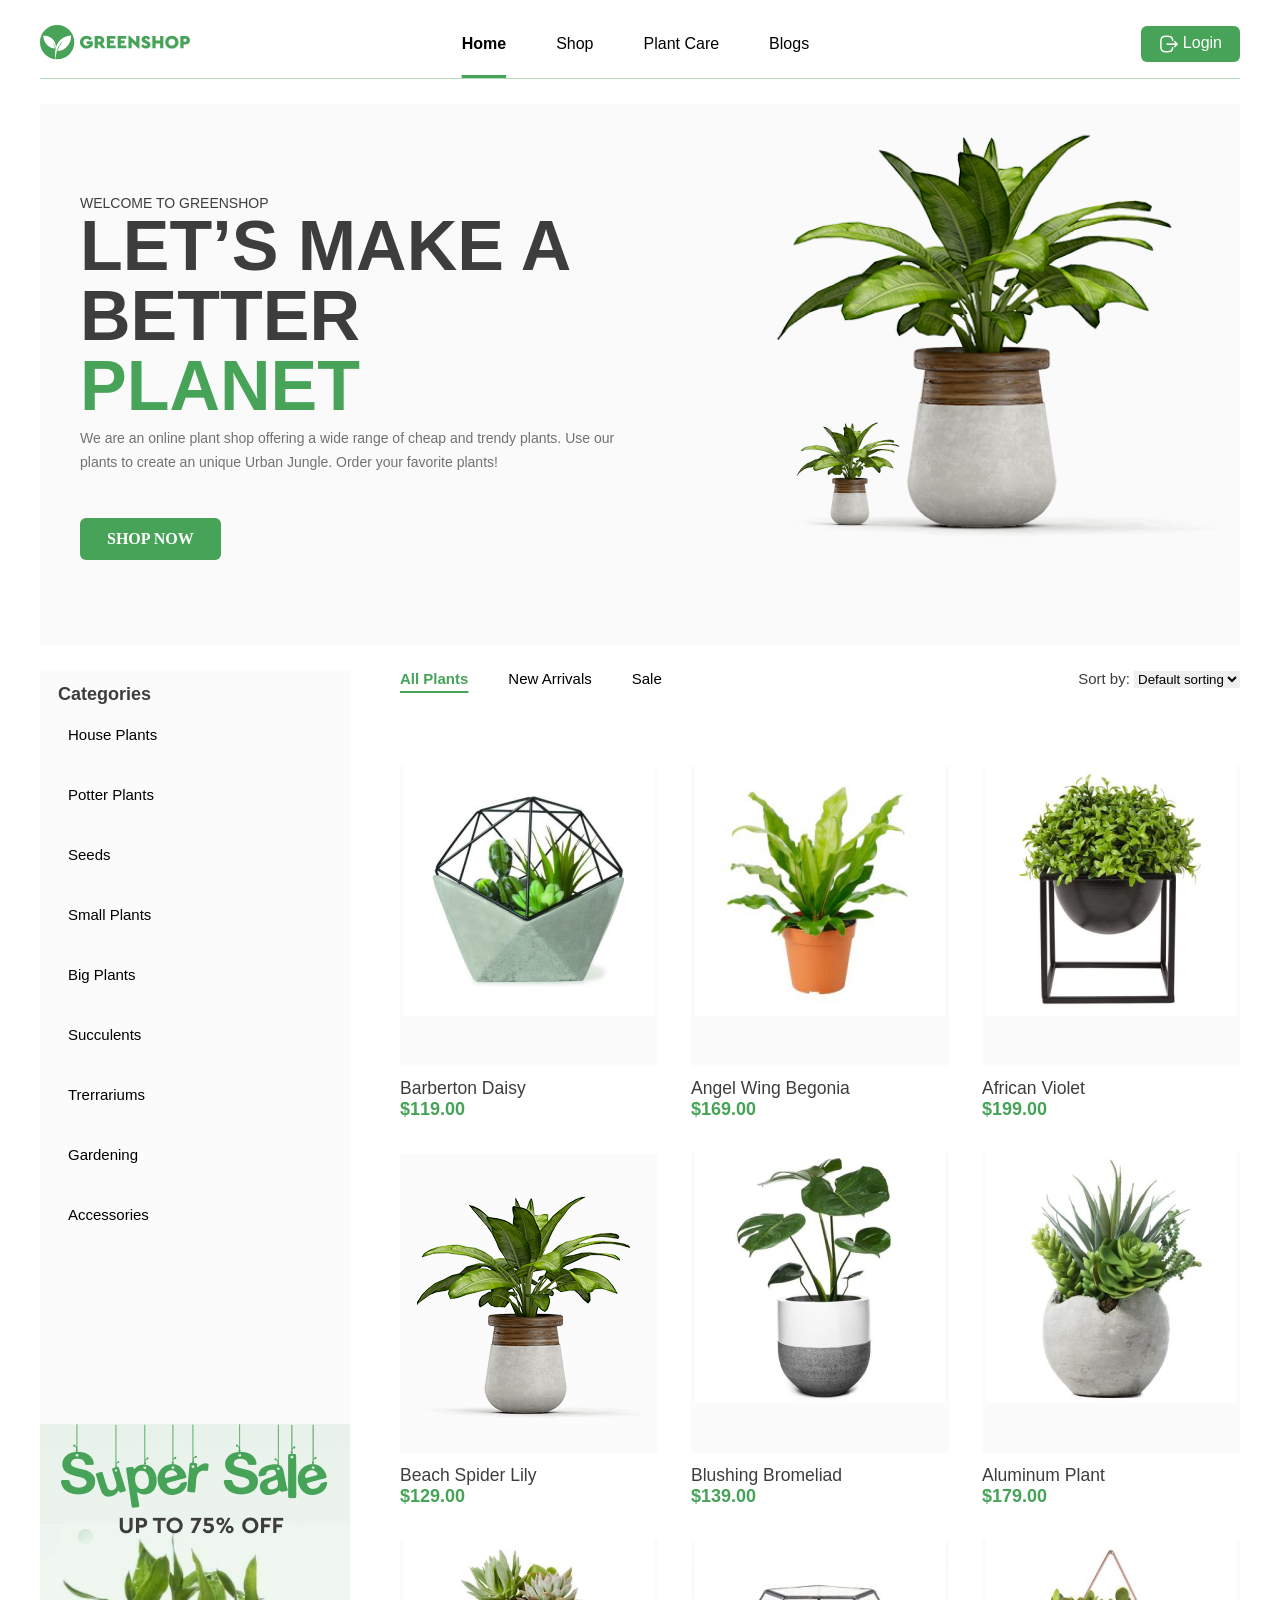
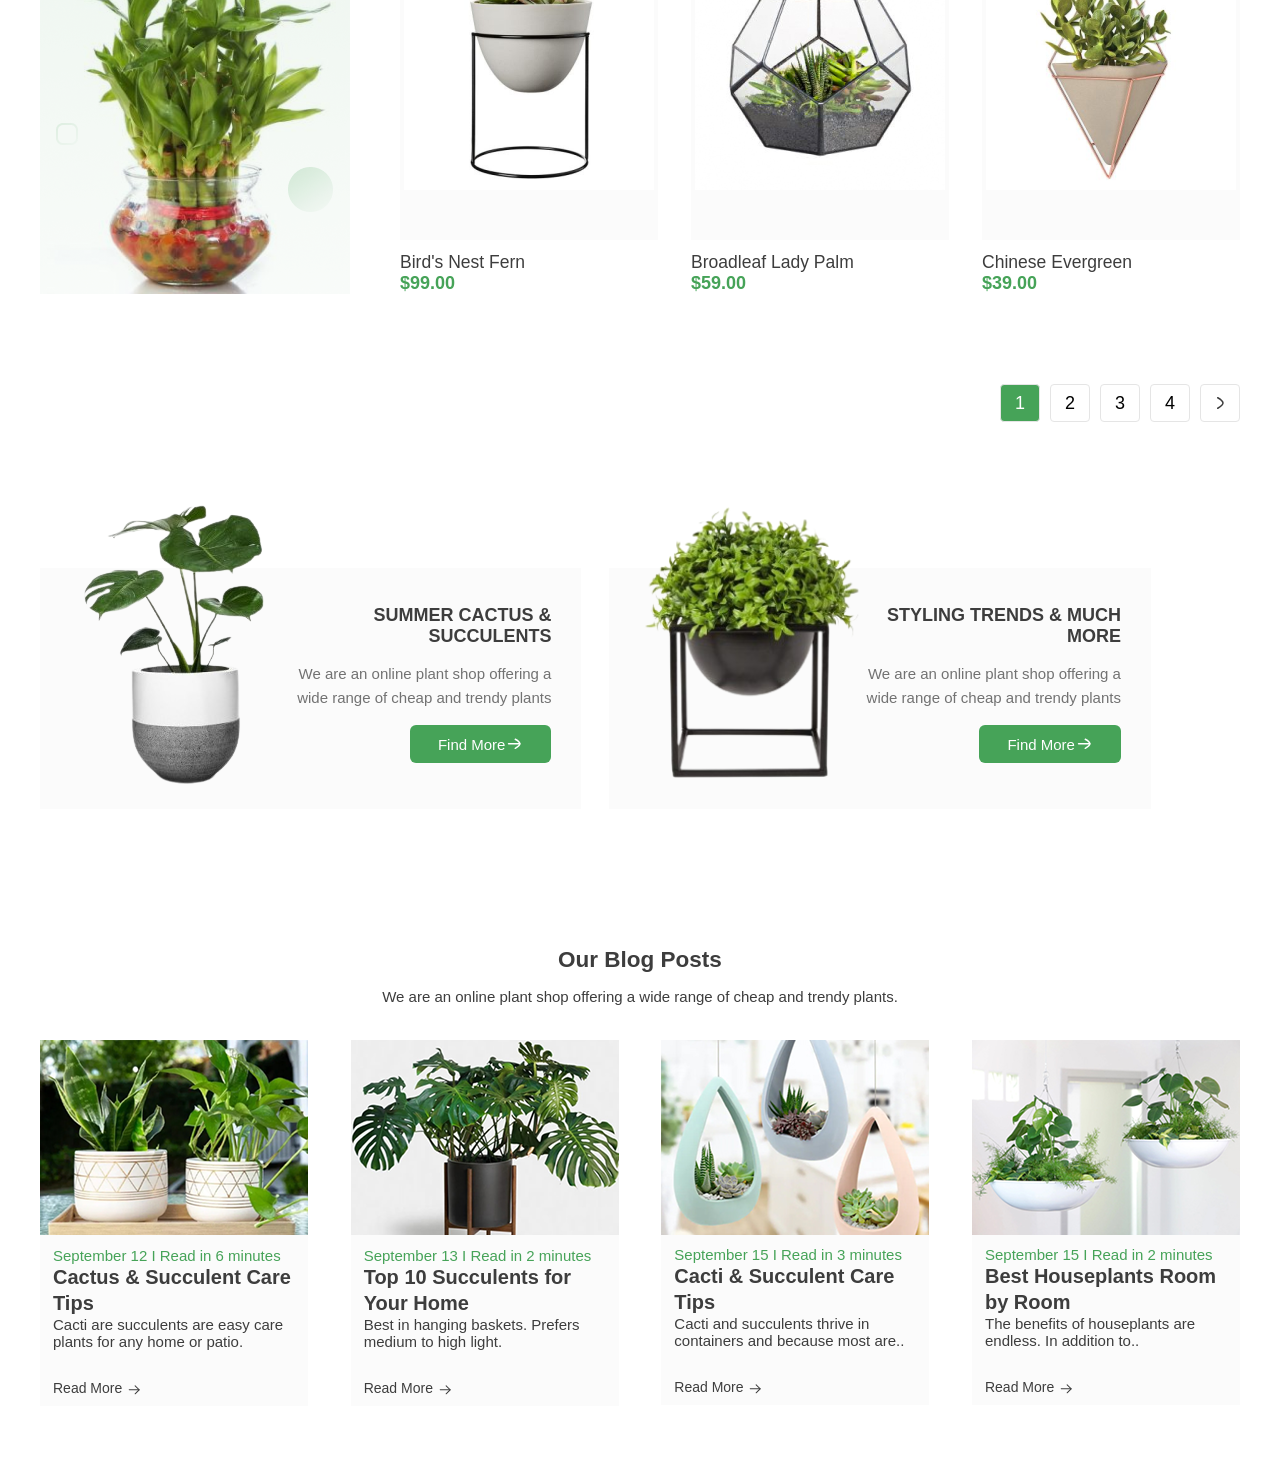
==== index.html @ cb508840 "minor change" ====
<!DOCTYPE html>
<html lang="en">

<head>
  <meta charset="UTF-8">
  <meta name="viewport" content="width=device-width, initial-scale=1.0">
  <title>Homework template</title>
  <link rel="stylesheet" href="css/style.css">
  <link rel="stylesheet" href="fonts/stylesheet.css">
</head>

<body>
  <header>
    <div class="container header-line">
      <div class="header-info">
        <a href="index.html"><img src="img/logo.svg" alt="Logo" class="logo"></a>
        <nav class="nav">
          <ul class="nav-list">
            <a href="#">
              <li class="nav-element active-nav-element">Home</li>
            </a><a href="#">
              <li class="nav-element">Shop</li>
            </a><a href="#">
              <li class="nav-element">Plant Care</li>
            </a><a href="#">
              <li class="nav-element">Blogs</li>
            </a>
          </ul>
        </nav>
        <div class="header-btns">

          <img src="img/search-icon.svg" alt="" class="search-icon">
          <img src="img/cart-icon.svg" alt="" class="cart-icon">

          <a href="#" class="lgn-btn"><img src="img/logging-btn-icon.png" alt="">Login</a>
        </div>

      </div>
  </header>
  <main>
    <section>
      <div class="container">
        <div class="wraper">
          <div class="wraper-info">
            <h3 class="wraper-suptitle">Welcome to GreenShop</h3>
            <h1 class="wraper-title">
              Let’s Make a
              Better <span class="wraper-title-planet">Planet</span>
            </h1>
            <p class="wraper-text">
              We are an online plant shop offering a wide range of cheap and trendy plants. Use our plants
              to
              create an unique Urban Jungle. Order your favorite plants!
            </p>
            <button class="wraper-btn"><a href="#">SHOP NOW</a></button>
          </div>

          <img src="img/wraper-img.png" alt="plant" class="wraper-img">
        </div>
      </div>
    </section>

    <section class="first_sect">
      <div class="container">
        <div class="content">
          <div class="content-info">
            <div class="left">
              <div class="wraper-sale">
                <div>
                  <h3>Categories</h3>
                  <ul>
                    <li class="sale-list"><a href="">House Plants</a></li>
                    <li class="sale-list"><a href="">Potter Plants</a></li>
                    <li class="sale-list"><a href="">Seeds</a></li>
                    <li class="sale-list"><a href="">Small Plants</a></li>
                    <li class="sale-list"><a href="">Big Plants</a></li>
                    <li class="sale-list"><a href="">Succulents</a></li>
                    <li class="sale-list"><a href="">Trerrariums</a></li>
                    <li class="sale-list"><a href="">Gardening</a></li>
                    <li class="sale-list"><a href="">Accessories</a></li>
                  </ul>
                </div>
                <div>
                  <img src="img/super_sale_banner.png" alt="" class="sale_img">
                </div>
              </div>

            </div>
            <div class="right">
              <div class="right-nav">
                <div>
                  <ul class="nav_links">
                    <li ><a href="" class="active">All Plants</a></li>
                    <li><a href="">New Arrivals</a></li>
                    <li><a href="">Sale</a></li>
                  </ul>
                </div>
                <div class="filter">
                  <label for="sorting">Sort by:</label>
                  <select name="Default sorting" id="sorting" class="select">
                    <option value="">Default sorting</option>
                    <option value="">Popular</option>
                    <option value="">Most viewed</option>
                    <option value="">Best rated</option>
                  </select>
                </div>
              </div>
              <div class="cards">
                <div class="card">
                  <div class="card_img"><img src="img/barbertondaisy.png" alt="" class="class_img"></div>
                  <h3 class="card_title">Barberton Daisy</h3>
                  <span class="card_price">$119.00</span>
                </div>
                <div class="card">
                  <div class="card_img"><img src="img/angelwingbegonia.png" alt="" class="class_img">
                  </div>
                  <h3 class="card_title">Angel Wing Begonia</h3>
                  <span class="card_price">$169.00</span>
                </div>
                <div class="card">
                  <div class="card_img"><img src="img/africanviolet.png" alt="" class="class_img"></div>
                  <h3 class="card_title">African Violet</h3>
                  <span class="card_price">$199.00</span>
                </div>
                <div class="card">
                  <div class="card_img"><img src="img/beachspiderlily.png" alt="" class="class_img"></div>
                  <h3 class="card_title">Beach Spider Lily</h3>
                  <span class="card_price">$129.00</span>
                </div>
                <div class="card">
                  <div class="card_img"><img src="img/blushingbromeliad.png" alt="" class="class_img">
                  </div>
                  <h3 class="card_title">Blushing Bromeliad</h3>
                  <span class="card_price">$139.00</span>
                </div>
                <div class="card">
                  <div class="card_img"><img src="img/aluminumplant.png" alt="" class="class_img"></div>
                  <h3 class="card_title">Aluminum Plant</h3>
                  <span class="card_price">$179.00</span>
                </div>
                <div class="card">
                  <div class="card_img"><img src="img/bird'snestfern.png" alt="" class="class_img"></div>
                  <h3 class="card_title">Bird's Nest Fern</h3>
                  <span class="card_price">$99.00</span>
                </div>
                <div class="card">
                  <div class="card_img"><img src="img/broadleafladypalm.png" alt="" class="class_img">
                  </div>
                  <h3 class="card_title">Broadleaf Lady Palm</h3>
                  <span class="card_price">$59.00</span>
                </div>
                <div class="card">
                  <div class="card_img"><img src="img/chineseevergreen.png" alt="" class="class_img">
                  </div>
                  <h3 class="card_title">Chinese Evergreen</h3>
                  <span class="card_price">$39.00</span>
                </div>
              </div>

            </div>
          </div>
          <div class="pages">
            <a href="" class="button btn-active">1</a>
            <a href="" class="button">2</a>
            <a href="" class="button">3</a>
            <a href="" class="button">4</a>
            <a href="" class="button"><img src="img/arrowright.svg" alt=""></a>
          </div>
        </div>

      </div>

    </section>

    <section>
      <div class="container">
        <div class="sect_two">
          <div class="find-more">
            <div class="find-more-card">
              <img src="img/findmoreimg1.png" alt="" class="find-more-img">
              <div class="find-more-card-right">
                <h2 class="find-more-title">Summer cactus
                  & succulents</h2>
                <p class="find-more-text">We are an online plant shop offering a wide range of cheap and trendy plants
                </p>
                <a href="" class="find-more-btn"><span>Find More</span> <img src="img/findmore_arrow.svg" alt=""
                    class="findmore-arrow"></a>
              </div>
            </div>

            <div class="find-more-card">
              <img src="img/findmoreimg2.png" alt="" class="find-more-img">
              <div class="find-more-card-right">
                <h2 class="find-more-title">Styling Trends
                  & much more</h2>
                <p class="find-more-text">We are an online plant shop offering a wide range of cheap and trendy plants
                </p>
                <a href="" class="find-more-btn"><span>Find More</span> <img src="img/findmore_arrow.svg" alt=""
                    class="findmore-arrow"></a>
              </div>
            </div>
          </div>


          <div class="posts">
            <div class="posts_upper">
              <h2 class="posts_title">Our Blog Posts</h2>
              <p class="posts_description">We are an online plant shop offering a wide range of cheap and trendy plants.
            </p>
              </div>
            

            <div class="posts_cards">
              <div class="posts_cards_container">
                <div class="posts_card">
                  <img src="img/01.png" alt="" class="posts_img">
                  <div class="post_cards_content">
                    <span class="posts_card_time">September 12 I Read in 6 minutes</span>
                    <h3 class="posts_card_title">Cactus & Succulent
                      Care Tips</h3>
                    <p class="posts_card_description">Cacti are succulents are easy care plants for any home or patio.
                    </p>
                    <a href="" class="post_card_btn">Read More</a>
                  </div>
                </div>
              </div>

              <div class="posts_cards_container">
                <div class="posts_card">
                  <img src="img/02.png" alt="" class="posts_img">
                  <div class="post_cards_content">
                    <span class="posts_card_time">September 13 I Read in 2 minutes</span>
                    <h3 class="posts_card_title">Top 10 Succulents for
                      Your Home</h3>
                    <p class="posts_card_description">Best in hanging baskets. Prefers medium to high light.</p>
                    <a href="" class="post_card_btn">Read More</a>
                  </div>
                </div>
              </div>

              <div class="posts_cards_container">
                <div class="posts_card">
                  <img src="img/03.png" alt="" class="posts_img">
                  <div class="post_cards_content">
                    <span class="posts_card_time">September 15 I Read in 3 minutes</span>
                    <h3 class="posts_card_title">Cacti & Succulent
                      Care Tips</h3>
                    <p class="posts_card_description">Cacti and succulents thrive in containers and because most are..
                    </p>
                    <a href="" class="post_card_btn active_btn">Read More</a>
                  </div>
                </div>
              </div>

              <div class="posts_cards_container">
                <div class="posts_card">
                  <img src="img/04.png" alt="" class="posts_img">
                  <div class="post_cards_content">
                    <span class="posts_card_time">September 15 I Read in 2 minutes</span>
                    <h3 class="posts_card_title">Best Houseplants
                      Room by Room</h3>
                    <p class="posts_card_description">The benefits of houseplants are endless. In addition to..</p>
                    <a href="" class="post_card_btn">Read More</a>
                  </div>
                </div>
              </div>
            </div>
          </div>
        </div>

      </div>
    </section>
  </main>
  <footer></footer>
</body>

</html>
---- css/style.css ----
:root {
  --font-family: 'Cera Pro', sans-serif;
  --basic-font-weight: 400;
  --container-width: 1200px;
  --basic-text-color: #3D3D3D;
  --basic-background-color: #FBFBFB;
  --basic-font-size: 15px;
}

html {
  font-family: var(--font-family);
  font-weight: var(--basic-font-weight);
  color: var(--basic-text-color);
  font-size: var(--basic-font-size);
}

* {
  box-sizing: border-box;
  margin: 0;
  padding: 0;
}

a {
  color: black;
  text-decoration: none;
}

ul {
  list-style-type: none;
}

img {
  max-width: 100%;
  object-fit: cover;
}

body {
  font-family: var(--font-family);
}

.container {
  max-width: var(--container-width);
  width: 100%;
  margin: 0 auto;
  padding-top: 25px;
}

.logo {
  max-width: 150px;
  max-height: 35px;
}

.header-line {
  border-bottom: 0.3px solid rgba(70, 163, 88, 0.4);
}

.header-info {
  display: flex;
  justify-content: space-between;
  /* background-color: aquamarine; */
  text-align: center;
  align-items: center;
  padding-bottom: 15px;
}

.nav-list {
  display: flex;
  gap: 50px;
}

.nav-element {
  font-size: 16px;
}

.active-nav-element {
  font-weight: 700;
  text-decoration: underline 3px rgba(70, 163, 88, 1);
  text-underline-offset: 26px;
}

.header-btns {
  display: flex;
  gap: 30px;
  align-items: center;
}

.lgn-btn {
  display: flex;
  gap: 4px;
  background-color: #46A358;
  border-radius: 6px;
  padding: 8px 18px;
  color: white;
  font-family: Cera pro, sans-serif;
  font-weight: 500;
  font-size: 16px;
}

.lgn-btn:hover {
  background-color: #326f3e;
}

.wraper {
  background-color: #F5F5F580;
}

.wraper-info {
  max-width: 50%;
  width: 100%;
  display: inline-block;
  padding: 91px 0px 85px 40px;
  vertical-align: top;
  margin-right: 85px;
}

.wraper-suptitle {
  color: #3D3D3D;
  font-weight: 500;
  font-size: 14px;
  line-height: 16px;
  letter-spacing: 10%;
  text-transform: uppercase;
}

.wraper-title {
  color: #3D3D3D;
  font-weight: 900;
  font-size: 70px;
  line-height: 70px;
  letter-spacing: 0%;
  text-transform: uppercase;
  margin-bottom: 5px;
}

.wraper-title-planet {
  color: #46A358;
}

.wraper-text {
  color: #727272;
  font-weight: 400;
  font-size: 14px;
  line-height: 24px;
  max-width: 535px;
  margin-bottom: 44px;
}

.wraper-btn {
  font-family: Cera Pro;
  font-weight: 700;
  font-size: 16px;
  line-height: 20px;
  text-transform: uppercase;
  background-color: #46A358;
  padding: 11px 27px;
  border: none;
  border-radius: 6px;
}

.wraper-btn:hover {
  background-color: #326f3e;
}

.wraper-btn a {
  color: white;
}

.content {
  display: flex;
  flex-direction: column;
  gap: 90px;
}

.content-info {
  display: flex;
}

.left {
  display: flex;
  flex-direction: column;
  justify-content: space-between;
}

.wraper-sale {
  background-color: var(--basic-background-color);
  max-width: 310px;
  min-height: 1224px;
  height: 100%;
  padding-top: 14px;
  padding-left: 18px;
  display: flex;
  flex-direction: column;
  justify-content: space-between;
}

.wraper-sale h3 {
  margin-bottom: 10px;
  font-size: 18px;
  font-weight: 700;
}

.sale-list {
  padding-left: 10px;
  font-size: 15px;
  font-weight: 400;
  line-height: 40px;
}

.sale-list:not(:last-of-type) {
  margin-bottom: 20px
}

.sale_img {
  max-width: 310px;
  max-height: 470px;
  float: inline-end;
}

.right {
  display: flex;
  flex-direction: column;
  justify-content: space-between;
  width: 100%;
  margin-left: 50px;

}

.right-nav {
  display: flex;
  justify-content: space-between;
  margin-bottom: 31px;
}

.nav_links {
  display: flex;
  flex-direction: row;
  gap: 40px;
}

.active {
  color: #46A358;
  font-weight: 700;
  text-decoration: underline 2px;
  text-underline-offset: 7px;
}

.select {
  background-color: none;
  border: 0px;
  font-family: var(--font-family);
  line-height: 16px;
}

.cards {
  display: flex;
  flex-wrap: wrap;
  gap: 33px;

}

.card_img {
  min-width: 258px;
  min-height: 300px;
  background-color: var(--basic-background-color);
  text-align: center;
}

.card_title {
  margin-top: 12px;
  font-weight: var(--basic-font-weight);
}

.card_price {
  color: #46A358;
  font-weight: 700;
  font-size: 18px;
}

.first_sect {
  margin-bottom: 121px;
}

.pages {
  display: flex;
  justify-content: flex-end;
  gap: 10px;

}

.button {
  min-width: 40px;
  min-height: 35px;
  border: 1px solid #E5E5E5;
  border-radius: 4px;
  font-family: 'Cera Pro', sans-serif;
  font-weight: 400;
  font-size: 18px;
  text-align: center;
  line-height: 2;
}

.button:hover {
  background-color: #e9e9e9;
}

.btn-active {
  background-color: #46A358;
  color: #ffffff;
}

.btn-active:hover {
  background-color: #46A358;
}

.sect_two {
  display: flex;
  flex-direction: column;
  gap: 138px;
}

.find-more {
  display: flex;

  gap: 28px;
}

.find-more-card {
  display: flex;
  padding: 37px 30px 46px 0px;
  background-color: var(--basic-background-color);
  position: relative;
  justify-content: flex-end;
}

.find-more-img {
  position: absolute;
  top: -69px;
  left: 0;
  width: 287px;
  height: 292px;
}

.find-more-card-right {
  display: flex;
  justify-content: right;
  flex-direction: column;
  max-width: 50%;
  width: 100%;
  text-align: right;
  gap: 1rem;
}

.find-more-title {
  font-weight: 900;
  font-size: 18px;
  text-transform: uppercase;
}

.find-more-text {
  color: #727272;
  line-height: 24px;
}

.find-more-btn {
  display: flex;
  justify-content: center;
  text-align: center;
  align-items: center;
  background-color: #46A358;
  color: white;
  border-radius: 6px;
  padding: 10px 28px;
  margin-left: auto;
}

.find-more-btn:hover {
  background-color: #326f3e;
}

.findmore-arrow {
  max-width: 18px;
  max-height: 18px;
}

.posts_upper {
  display: flex;
  flex-direction: column;
  gap: 1rem;
  text-align: center;
  margin-bottom: 35px;
}

.posts_cards {
  display: flex;
  justify-content: space-between;
  margin-bottom: 68px;
}

.posts_cards_container {
  width: 268px;
}

.posts_card {
  background: var(--basic-background-color);
}

.post_cards_content {
  display: flex;
  flex-direction: column;
  padding: 9px 13px 10px 13px;
  min-width: 268px;
  min-height: 167px;
}

.posts_card_time {
  color: #46A358;
  font-weight: 500;
  line-height: 16px;
}

.posts_card_title {
  font-size: 20px;
  font-weight: 700;
  line-height: 26px;
}

.posts_card_description {

  flex-grow: 1;
}

.post_card_btn {
  display: flex;
  background-color: var(--basic-background-color);
  color: var(--basic-text-color);
  font-weight: 500;
  font-size: 14px;
  line-height: 16px;
  border: none;
  gap: 3px;
  background-image: url('../img/readmore_arrowright.svg');
  background-repeat: no-repeat;
  background-position: 73px 2px;
}

.post_card_btn:hover {
  color: #46A358;
  background-image: url('../img/readmore_arrowright_active.svg');
  background-repeat: no-repeat;
  background-position: 73px 2px;
}
---- fonts/stylesheet.css ----
@font-face {
    font-family: 'Cera Pro';
    src: url('CeraPro-Italic.eot');
    src: local('Cera Pro Italic'), local('CeraPro-Italic'),
        url('CeraPro-Italic.eot?#iefix') format('embedded-opentype'),
        url('CeraPro-Italic.woff') format('woff'),
        url('CeraPro-Italic.ttf') format('truetype');
    font-weight: normal;
    font-style: italic;
}

@font-face {
    font-family: 'Cera Pro';
    src: url('CeraPro-Regular.eot');
    src: local('Cera Pro Regular'), local('CeraPro-Regular'),
        url('CeraPro-Regular.eot?#iefix') format('embedded-opentype'),
        url('CeraPro-Regular.woff') format('woff'),
        url('CeraPro-Regular.ttf') format('truetype');
    font-weight: normal;
    font-style: normal;
}

@font-face {
    font-family: 'Cera Pro';
    src: url('CeraPro-BlackItalic.eot');
    src: local('Cera Pro Black Italic'), local('CeraPro-BlackItalic'),
        url('CeraPro-BlackItalic.eot?#iefix') format('embedded-opentype'),
        url('CeraPro-BlackItalic.woff') format('woff'),
        url('CeraPro-BlackItalic.ttf') format('truetype');
    font-weight: 900;
    font-style: italic;
}

@font-face {
    font-family: 'Cera Pro';
    src: url('CeraPro-Light.eot');
    src: local('Cera Pro Light'), local('CeraPro-Light'),
        url('CeraPro-Light.eot?#iefix') format('embedded-opentype'),
        url('CeraPro-Light.woff') format('woff'),
        url('CeraPro-Light.ttf') format('truetype');
    font-weight: 300;
    font-style: normal;
}

@font-face {
    font-family: 'Cera Pro';
    src: url('CeraPro-BoldItalic.eot');
    src: local('Cera Pro Bold Italic'), local('CeraPro-BoldItalic'),
        url('CeraPro-BoldItalic.eot?#iefix') format('embedded-opentype'),
        url('CeraPro-BoldItalic.woff') format('woff'),
        url('CeraPro-BoldItalic.ttf') format('truetype');
    font-weight: bold;
    font-style: italic;
}

@font-face {
    font-family: 'Cera Pro';
    src: url('CeraPro-Black.eot');
    src: local('Cera Pro Black'), local('CeraPro-Black'),
        url('CeraPro-Black.eot?#iefix') format('embedded-opentype'),
        url('CeraPro-Black.woff') format('woff'),
        url('CeraPro-Black.ttf') format('truetype');
    font-weight: 900;
    font-style: normal;
}

@font-face {
    font-family: 'Cera Pro';
    src: url('CeraPro-Medium.eot');
    src: local('Cera Pro Medium'), local('CeraPro-Medium'),
        url('CeraPro-Medium.eot?#iefix') format('embedded-opentype'),
        url('CeraPro-Medium.woff') format('woff'),
        url('CeraPro-Medium.ttf') format('truetype');
    font-weight: 500;
    font-style: normal;
}

@font-face {
    font-family: 'Cera Pro';
    src: url('CeraPro-Bold.eot');
    src: local('Cera Pro Bold'), local('CeraPro-Bold'),
        url('CeraPro-Bold.eot?#iefix') format('embedded-opentype'),
        url('CeraPro-Bold.woff') format('woff'),
        url('CeraPro-Bold.ttf') format('truetype');
    font-weight: bold;
    font-style: normal;
}

@font-face {
    font-family: 'Cera Pro';
    src: url('CeraPro-Thin.eot');
    src: local('Cera Pro Thin'), local('CeraPro-Thin'),
        url('CeraPro-Thin.eot?#iefix') format('embedded-opentype'),
        url('CeraPro-Thin.woff') format('woff'),
        url('CeraPro-Thin.ttf') format('truetype');
    font-weight: 100;
    font-style: normal;
}

@font-face {
    font-family: 'Cera Pro';
    src: url('CeraPro-MediumItalic.eot');
    src: local('Cera Pro Medium Italic'), local('CeraPro-MediumItalic'),
        url('CeraPro-MediumItalic.eot?#iefix') format('embedded-opentype'),
        url('CeraPro-MediumItalic.woff') format('woff'),
        url('CeraPro-MediumItalic.ttf') format('truetype');
    font-weight: 500;
    font-style: italic;
}

@font-face {
    font-family: 'Cera Pro';
    src: url('CeraPro-LightItalic.eot');
    src: local('Cera Pro Light Italic'), local('CeraPro-LightItalic'),
        url('CeraPro-LightItalic.eot?#iefix') format('embedded-opentype'),
        url('CeraPro-LightItalic.woff') format('woff'),
        url('CeraPro-LightItalic.ttf') format('truetype');
    font-weight: 300;
    font-style: italic;
}

@font-face {
    font-family: 'Cera Pro';
    src: url('CeraPro-ThinItalic.eot');
    src: local('Cera Pro Thin Italic'), local('CeraPro-ThinItalic'),
        url('CeraPro-ThinItalic.eot?#iefix') format('embedded-opentype'),
        url('CeraPro-ThinItalic.woff') format('woff'),
        url('CeraPro-ThinItalic.ttf') format('truetype');
    font-weight: 100;
    font-style: italic;
}
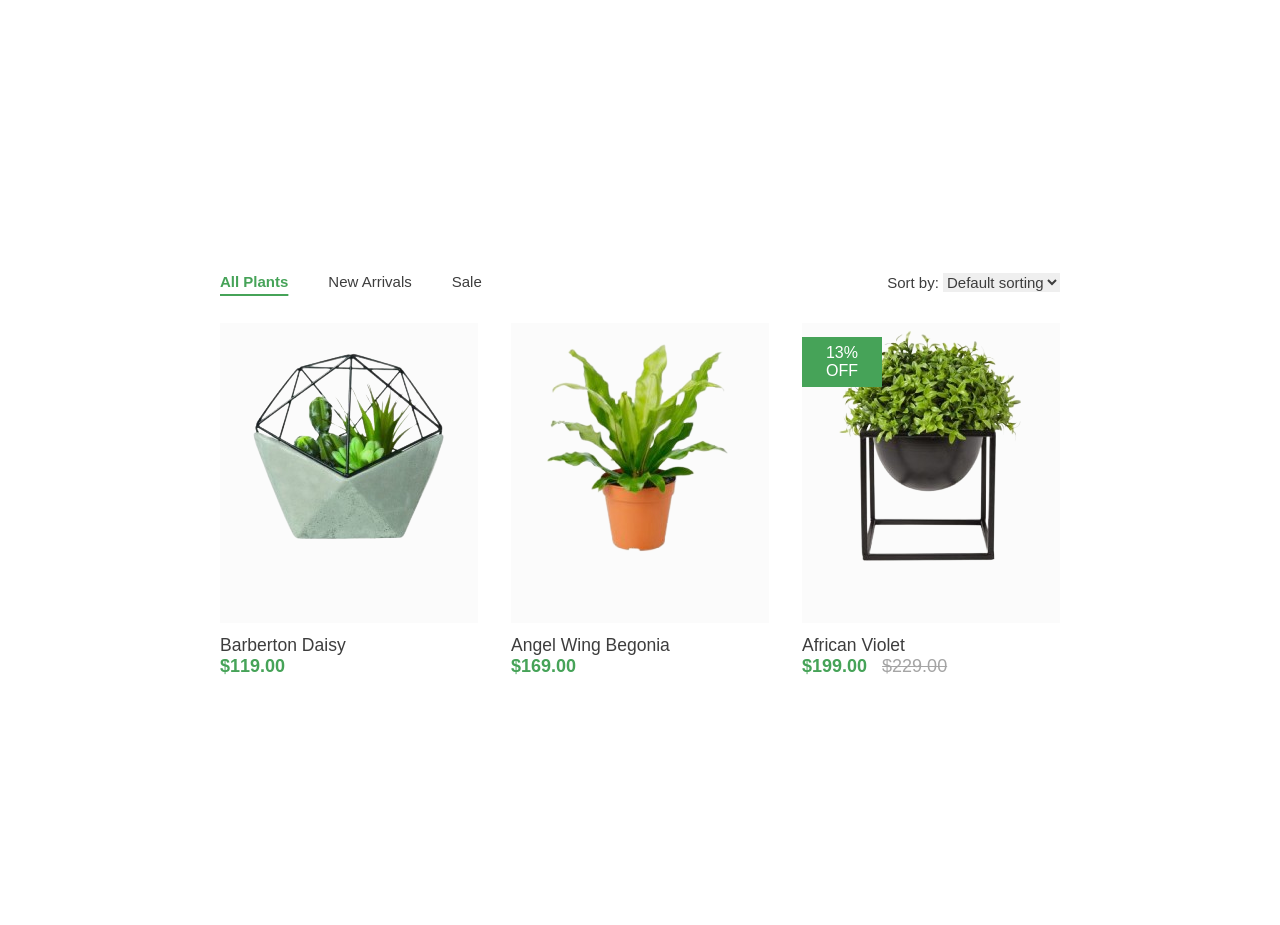
==== commit 33532cfc: "add homework9" ====
--- a/index.html
+++ b/index.html
@@ -10,265 +10,81 @@
 </head>
 
 <body>
-  <header>
-    <div class="container header-line">
-      <div class="header-info">
-        <a href="index.html"><img src="img/logo.svg" alt="Logo" class="logo"></a>
-        <nav class="nav">
-          <ul class="nav-list">
-            <a href="#">
-              <li class="nav-element active-nav-element">Home</li>
-            </a><a href="#">
-              <li class="nav-element">Shop</li>
-            </a><a href="#">
-              <li class="nav-element">Plant Care</li>
-            </a><a href="#">
-              <li class="nav-element">Blogs</li>
-            </a>
-          </ul>
-        </nav>
-        <div class="header-btns">
-
-          <img src="img/search-icon.svg" alt="" class="search-icon">
-          <img src="img/cart-icon.svg" alt="" class="cart-icon">
-
-          <a href="#" class="lgn-btn"><img src="img/logging-btn-icon.png" alt="">Login</a>
-        </div>
-
-      </div>
-  </header>
+  <header></header>
   <main>
     <section>
       <div class="container">
-        <div class="wraper">
-          <div class="wraper-info">
-            <h3 class="wraper-suptitle">Welcome to GreenShop</h3>
-            <h1 class="wraper-title">
-              Let’s Make a
-              Better <span class="wraper-title-planet">Planet</span>
-            </h1>
-            <p class="wraper-text">
-              We are an online plant shop offering a wide range of cheap and trendy plants. Use our plants
-              to
-              create an unique Urban Jungle. Order your favorite plants!
-            </p>
-            <button class="wraper-btn"><a href="#">SHOP NOW</a></button>
+        <div class="wrap">
+          <div class="nav">
+            <div>
+              <ul class="nav_links">
+                <li><a href="" class="nav_link active">All Plants</a></li>
+                <li><a href="" class="nav_link">New Arrivals</a></li>
+                <li><a href="" class="nav_link">Sale</a></li>
+              </ul>
+            </div>
+            <div class="filter">
+              <label for="sorting">Sort by:</label>
+              <select name="Default sorting" id="sorting" class="select">
+                <option value="">Default sorting</option>
+                <option value="">Popular</option>
+                <option value="">Most viewed</option>
+                <option value="">Best rated</option>
+              </select>
+            </div>
           </div>
+          <div class="cards">
 
-          <img src="img/wraper-img.png" alt="plant" class="wraper-img">
-        </div>
-      </div>
-    </section>
-
-    <section class="first_sect">
-      <div class="container">
-        <div class="content">
-          <div class="content-info">
-            <div class="left">
-              <div class="wraper-sale">
-                <div>
-                  <h3>Categories</h3>
-                  <ul>
-                    <li class="sale-list"><a href="">House Plants</a></li>
-                    <li class="sale-list"><a href="">Potter Plants</a></li>
-                    <li class="sale-list"><a href="">Seeds</a></li>
-                    <li class="sale-list"><a href="">Small Plants</a></li>
-                    <li class="sale-list"><a href="">Big Plants</a></li>
-                    <li class="sale-list"><a href="">Succulents</a></li>
-                    <li class="sale-list"><a href="">Trerrariums</a></li>
-                    <li class="sale-list"><a href="">Gardening</a></li>
-                    <li class="sale-list"><a href="">Accessories</a></li>
-                  </ul>
-                </div>
-                <div>
-                  <img src="img/super_sale_banner.png" alt="" class="sale_img">
+            <div class="card">
+              <div class="card_img">
+                <img src="images/barbertondaisy.png" alt="" class="class_img">
+                <div class="icons">
+                  <img src="images/shopping.svg" alt="" class="icon">
+                  <img src="images/heart.svg" alt="" class="icon">
+                  <img src="images/find.svg" alt="" class="icon">
                 </div>
               </div>
 
+              <h3 class="card_title">Barberton Daisy</h3>
+              <span class="card_price">$119.00</span>
             </div>
-            <div class="right">
-              <div class="right-nav">
-                <div>
-                  <ul class="nav_links">
-                    <li ><a href="" class="active">All Plants</a></li>
-                    <li><a href="">New Arrivals</a></li>
-                    <li><a href="">Sale</a></li>
-                  </ul>
-                </div>
-                <div class="filter">
-                  <label for="sorting">Sort by:</label>
-                  <select name="Default sorting" id="sorting" class="select">
-                    <option value="">Default sorting</option>
-                    <option value="">Popular</option>
-                    <option value="">Most viewed</option>
-                    <option value="">Best rated</option>
-                  </select>
+
+            <div class="card">
+              <div class="card_img">
+                <img src="images/angelwingbegonia.png" alt="" class="class_img">
+                <div class="icons">
+                  <img src="images/shopping.svg" alt="" class="icon">
+                  <img src="images/heart.svg" alt="" class="icon">
+                  <img src="images/find.svg" alt="" class="icon">
                 </div>
               </div>
-              <div class="cards">
-                <div class="card">
-                  <div class="card_img"><img src="img/barbertondaisy.png" alt="" class="class_img"></div>
-                  <h3 class="card_title">Barberton Daisy</h3>
-                  <span class="card_price">$119.00</span>
+
+              <h3 class="card_title">Angel Wing Begonia</h3>
+              <span class="card_price">$169.00</span>
+            </div>
+
+            <div class="card">
+              <div class="card_img">
+                <div class="off">
+                  <span>13% OFF</span>
                 </div>
-                <div class="card">
-                  <div class="card_img"><img src="img/angelwingbegonia.png" alt="" class="class_img">
-                  </div>
-                  <h3 class="card_title">Angel Wing Begonia</h3>
-                  <span class="card_price">$169.00</span>
+                <img src="images/africanviolet.png" alt="" class="class_img">
+                <div class="icons">
+                  <img src="images/shopping.svg" alt="" class="icon">
+                  <img src="images/heart.svg" alt="" class="icon">
+                  <img src="images/find.svg" alt="" class="icon">
                 </div>
-                <div class="card">
-                  <div class="card_img"><img src="img/africanviolet.png" alt="" class="class_img"></div>
-                  <h3 class="card_title">African Violet</h3>
-                  <span class="card_price">$199.00</span>
-                </div>
-                <div class="card">
-                  <div class="card_img"><img src="img/beachspiderlily.png" alt="" class="class_img"></div>
-                  <h3 class="card_title">Beach Spider Lily</h3>
-                  <span class="card_price">$129.00</span>
-                </div>
-                <div class="card">
-                  <div class="card_img"><img src="img/blushingbromeliad.png" alt="" class="class_img">
-                  </div>
-                  <h3 class="card_title">Blushing Bromeliad</h3>
-                  <span class="card_price">$139.00</span>
-                </div>
-                <div class="card">
-                  <div class="card_img"><img src="img/aluminumplant.png" alt="" class="class_img"></div>
-                  <h3 class="card_title">Aluminum Plant</h3>
-                  <span class="card_price">$179.00</span>
-                </div>
-                <div class="card">
-                  <div class="card_img"><img src="img/bird'snestfern.png" alt="" class="class_img"></div>
-                  <h3 class="card_title">Bird's Nest Fern</h3>
-                  <span class="card_price">$99.00</span>
-                </div>
-                <div class="card">
-                  <div class="card_img"><img src="img/broadleafladypalm.png" alt="" class="class_img">
-                  </div>
-                  <h3 class="card_title">Broadleaf Lady Palm</h3>
-                  <span class="card_price">$59.00</span>
-                </div>
-                <div class="card">
-                  <div class="card_img"><img src="img/chineseevergreen.png" alt="" class="class_img">
-                  </div>
-                  <h3 class="card_title">Chinese Evergreen</h3>
-                  <span class="card_price">$39.00</span>
-                </div>
+              </div>
+
+              <h3 class="card_title">African Violet</h3>
+              <div class="card_prices">
+                <span class="card_price">$199.00</span>
+                <span class="old_card_price">$229.00</span>
               </div>
 
             </div>
           </div>
-          <div class="pages">
-            <a href="" class="button btn-active">1</a>
-            <a href="" class="button">2</a>
-            <a href="" class="button">3</a>
-            <a href="" class="button">4</a>
-            <a href="" class="button"><img src="img/arrowright.svg" alt=""></a>
-          </div>
         </div>
-
-      </div>
-
-    </section>
-
-    <section>
-      <div class="container">
-        <div class="sect_two">
-          <div class="find-more">
-            <div class="find-more-card">
-              <img src="img/findmoreimg1.png" alt="" class="find-more-img">
-              <div class="find-more-card-right">
-                <h2 class="find-more-title">Summer cactus
-                  & succulents</h2>
-                <p class="find-more-text">We are an online plant shop offering a wide range of cheap and trendy plants
-                </p>
-                <a href="" class="find-more-btn"><span>Find More</span> <img src="img/findmore_arrow.svg" alt=""
-                    class="findmore-arrow"></a>
-              </div>
-            </div>
-
-            <div class="find-more-card">
-              <img src="img/findmoreimg2.png" alt="" class="find-more-img">
-              <div class="find-more-card-right">
-                <h2 class="find-more-title">Styling Trends
-                  & much more</h2>
-                <p class="find-more-text">We are an online plant shop offering a wide range of cheap and trendy plants
-                </p>
-                <a href="" class="find-more-btn"><span>Find More</span> <img src="img/findmore_arrow.svg" alt=""
-                    class="findmore-arrow"></a>
-              </div>
-            </div>
-          </div>
-
-
-          <div class="posts">
-            <div class="posts_upper">
-              <h2 class="posts_title">Our Blog Posts</h2>
-              <p class="posts_description">We are an online plant shop offering a wide range of cheap and trendy plants.
-            </p>
-              </div>
-            
-
-            <div class="posts_cards">
-              <div class="posts_cards_container">
-                <div class="posts_card">
-                  <img src="img/01.png" alt="" class="posts_img">
-                  <div class="post_cards_content">
-                    <span class="posts_card_time">September 12 I Read in 6 minutes</span>
-                    <h3 class="posts_card_title">Cactus & Succulent
-                      Care Tips</h3>
-                    <p class="posts_card_description">Cacti are succulents are easy care plants for any home or patio.
-                    </p>
-                    <a href="" class="post_card_btn">Read More</a>
-                  </div>
-                </div>
-              </div>
-
-              <div class="posts_cards_container">
-                <div class="posts_card">
-                  <img src="img/02.png" alt="" class="posts_img">
-                  <div class="post_cards_content">
-                    <span class="posts_card_time">September 13 I Read in 2 minutes</span>
-                    <h3 class="posts_card_title">Top 10 Succulents for
-                      Your Home</h3>
-                    <p class="posts_card_description">Best in hanging baskets. Prefers medium to high light.</p>
-                    <a href="" class="post_card_btn">Read More</a>
-                  </div>
-                </div>
-              </div>
-
-              <div class="posts_cards_container">
-                <div class="posts_card">
-                  <img src="img/03.png" alt="" class="posts_img">
-                  <div class="post_cards_content">
-                    <span class="posts_card_time">September 15 I Read in 3 minutes</span>
-                    <h3 class="posts_card_title">Cacti & Succulent
-                      Care Tips</h3>
-                    <p class="posts_card_description">Cacti and succulents thrive in containers and because most are..
-                    </p>
-                    <a href="" class="post_card_btn active_btn">Read More</a>
-                  </div>
-                </div>
-              </div>
-
-              <div class="posts_cards_container">
-                <div class="posts_card">
-                  <img src="img/04.png" alt="" class="posts_img">
-                  <div class="post_cards_content">
-                    <span class="posts_card_time">September 15 I Read in 2 minutes</span>
-                    <h3 class="posts_card_title">Best Houseplants
-                      Room by Room</h3>
-                    <p class="posts_card_description">The benefits of houseplants are endless. In addition to..</p>
-                    <a href="" class="post_card_btn">Read More</a>
-                  </div>
-                </div>
-              </div>
-            </div>
-          </div>
-        </div>
-
-      </div>
     </section>
   </main>
   <footer></footer>
--- a/css/style.css
+++ b/css/style.css
@@ -1,10 +1,11 @@
 :root {
   --font-family: 'Cera Pro', sans-serif;
   --basic-font-weight: 400;
-  --container-width: 1200px;
+  ;
+  --container-width: 840px;
   --basic-text-color: #3D3D3D;
+  --basic-font-size: 15px;
   --basic-background-color: #FBFBFB;
-  --basic-font-size: 15px;
 }
 
 html {
@@ -45,196 +46,27 @@
   padding-top: 25px;
 }
 
-.logo {
-  max-width: 150px;
-  max-height: 35px;
-}
-
-.header-line {
-  border-bottom: 0.3px solid rgba(70, 163, 88, 0.4);
-}
-
-.header-info {
-  display: flex;
-  justify-content: space-between;
-  /* background-color: aquamarine; */
-  text-align: center;
-  align-items: center;
-  padding-bottom: 15px;
-}
-
-.nav-list {
-  display: flex;
-  gap: 50px;
-}
-
-.nav-element {
-  font-size: 16px;
-}
-
-.active-nav-element {
-  font-weight: 700;
-  text-decoration: underline 3px rgba(70, 163, 88, 1);
-  text-underline-offset: 26px;
-}
-
-.header-btns {
-  display: flex;
-  gap: 30px;
-  align-items: center;
-}
-
-.lgn-btn {
-  display: flex;
-  gap: 4px;
-  background-color: #46A358;
-  border-radius: 6px;
-  padding: 8px 18px;
-  color: white;
-  font-family: Cera pro, sans-serif;
-  font-weight: 500;
-  font-size: 16px;
-}
-
-.lgn-btn:hover {
-  background-color: #326f3e;
-}
-
-.wraper {
-  background-color: #F5F5F580;
-}
-
-.wraper-info {
-  max-width: 50%;
-  width: 100%;
-  display: inline-block;
-  padding: 91px 0px 85px 40px;
-  vertical-align: top;
-  margin-right: 85px;
-}
-
-.wraper-suptitle {
-  color: #3D3D3D;
-  font-weight: 500;
-  font-size: 14px;
-  line-height: 16px;
-  letter-spacing: 10%;
-  text-transform: uppercase;
-}
-
-.wraper-title {
-  color: #3D3D3D;
-  font-weight: 900;
-  font-size: 70px;
-  line-height: 70px;
-  letter-spacing: 0%;
-  text-transform: uppercase;
-  margin-bottom: 5px;
-}
-
-.wraper-title-planet {
-  color: #46A358;
-}
-
-.wraper-text {
-  color: #727272;
-  font-weight: 400;
-  font-size: 14px;
-  line-height: 24px;
-  max-width: 535px;
-  margin-bottom: 44px;
-}
-
-.wraper-btn {
-  font-family: Cera Pro;
-  font-weight: 700;
-  font-size: 16px;
-  line-height: 20px;
-  text-transform: uppercase;
-  background-color: #46A358;
-  padding: 11px 27px;
-  border: none;
-  border-radius: 6px;
-}
-
-.wraper-btn:hover {
-  background-color: #326f3e;
-}
-
-.wraper-btn a {
-  color: white;
-}
-
-.content {
-  display: flex;
-  flex-direction: column;
-  gap: 90px;
-}
-
-.content-info {
-  display: flex;
-}
-
-.left {
-  display: flex;
-  flex-direction: column;
-  justify-content: space-between;
-}
-
-.wraper-sale {
-  background-color: var(--basic-background-color);
-  max-width: 310px;
-  min-height: 1224px;
-  height: 100%;
-  padding-top: 14px;
-  padding-left: 18px;
-  display: flex;
-  flex-direction: column;
-  justify-content: space-between;
-}
-
-.wraper-sale h3 {
-  margin-bottom: 10px;
-  font-size: 18px;
-  font-weight: 700;
-}
-
-.sale-list {
-  padding-left: 10px;
-  font-size: 15px;
-  font-weight: 400;
-  line-height: 40px;
-}
-
-.sale-list:not(:last-of-type) {
-  margin-bottom: 20px
-}
-
-.sale_img {
-  max-width: 310px;
-  max-height: 470px;
-  float: inline-end;
-}
-
-.right {
-  display: flex;
-  flex-direction: column;
-  justify-content: space-between;
-  width: 100%;
-  margin-left: 50px;
-
-}
-
-.right-nav {
-  display: flex;
-  justify-content: space-between;
-  margin-bottom: 31px;
-}
-
 .nav_links {
   display: flex;
   flex-direction: row;
   gap: 40px;
+
+}
+
+.nav_link {
+  color: var(--basic-text-color);
+  font-weight: 400;
+  text-decoration: underline 2px none;
+  text-underline-offset: 7px;
+
+}
+
+.nav_link:hover {
+  color: #46A358;
+
+  text-decoration: underline 2px;
+  text-underline-offset: 7px;
+  -webkit-text-stroke: 0.7px #46A358;
 }
 
 .active {
@@ -244,11 +76,24 @@
   text-underline-offset: 7px;
 }
 
+.active:hover {
+  -webkit-text-stroke: 0px #46A358;
+}
+
 .select {
   background-color: none;
   border: 0px;
   font-family: var(--font-family);
   line-height: 16px;
+}
+
+.select {
+  background-color: none;
+  border: 0px;
+  font-family: var(--font-family);
+  line-height: 16px;
+  font-size: 15px;
+  color: var(--basic-text-color);
 }
 
 .cards {
@@ -263,11 +108,40 @@
   min-height: 300px;
   background-color: var(--basic-background-color);
   text-align: center;
+  position: relative;
+  overflow: hidden;
+}
+
+.card_img::before {
+  content: "";
+  position: absolute;
+  top: 0;
+  left: 0;
+  width: 100%;
+  height: 2px;
+  background-color: #46A358;
+  transform: scaleX(0);
+  transition: transform 0.2s ease-out;
+}
+
+.card_img:hover::before{
+  transform: scaleX(1);
 }
 
 .card_title {
   margin-top: 12px;
   font-weight: var(--basic-font-weight);
+}
+
+.card_prices {
+  display: flex;
+  gap: 15px;
+}
+
+.old_card_price {
+  color: #A5A5A5;
+  font-size: 18px;
+  text-decoration: line-through;
 }
 
 .card_price {
@@ -276,176 +150,55 @@
   font-size: 18px;
 }
 
-.first_sect {
-  margin-bottom: 121px;
-}
-
-.pages {
-  display: flex;
-  justify-content: flex-end;
+.nav {
+  display: flex;
+  justify-content: space-between;
+
+}
+
+.wrap {
+  display: flex;
+  flex-direction: column;
+  justify-content: center;
+  height: 100vh;
+  gap: 31px;
+}
+
+.icons {
+  height: 100%;
+  display: flex;
   gap: 10px;
-
-}
-
-.button {
-  min-width: 40px;
-  min-height: 35px;
-  border: 1px solid #E5E5E5;
-  border-radius: 4px;
-  font-family: 'Cera Pro', sans-serif;
-  font-weight: 400;
-  font-size: 18px;
-  text-align: center;
-  line-height: 2;
-}
-
-.button:hover {
-  background-color: #e9e9e9;
-}
-
-.btn-active {
+  justify-content: center;
+  transform: scaleY(0);
+  transition: transform 0.2s ease-out;
+}
+
+.card_img:hover .icons {
+  transform: scaleY(1);
+}
+
+.icon path{
+  background-color: white;
+  padding: 8px;
+}
+
+.icon:hover {
+  cursor: pointer;
+  filter: brightness(0) saturate(100%) invert(55%) sepia(42%) saturate(564%) hue-rotate(80deg) brightness(91%) contrast(89%);
+}
+
+ path:hover {
+  fill: #46A358;
+  cursor: pointer;
+}
+
+.off {
   background-color: #46A358;
-  color: #ffffff;
-}
-
-.btn-active:hover {
-  background-color: #46A358;
-}
-
-.sect_two {
-  display: flex;
-  flex-direction: column;
-  gap: 138px;
-}
-
-.find-more {
-  display: flex;
-
-  gap: 28px;
-}
-
-.find-more-card {
-  display: flex;
-  padding: 37px 30px 46px 0px;
-  background-color: var(--basic-background-color);
-  position: relative;
-  justify-content: flex-end;
-}
-
-.find-more-img {
+  max-width: 31%;
+  padding: 7px;
+  color: white;
+  font-weight: 500;
+  font-size: 16px;
   position: absolute;
-  top: -69px;
-  left: 0;
-  width: 287px;
-  height: 292px;
-}
-
-.find-more-card-right {
-  display: flex;
-  justify-content: right;
-  flex-direction: column;
-  max-width: 50%;
-  width: 100%;
-  text-align: right;
-  gap: 1rem;
-}
-
-.find-more-title {
-  font-weight: 900;
-  font-size: 18px;
-  text-transform: uppercase;
-}
-
-.find-more-text {
-  color: #727272;
-  line-height: 24px;
-}
-
-.find-more-btn {
-  display: flex;
-  justify-content: center;
-  text-align: center;
-  align-items: center;
-  background-color: #46A358;
-  color: white;
-  border-radius: 6px;
-  padding: 10px 28px;
-  margin-left: auto;
-}
-
-.find-more-btn:hover {
-  background-color: #326f3e;
-}
-
-.findmore-arrow {
-  max-width: 18px;
-  max-height: 18px;
-}
-
-.posts_upper {
-  display: flex;
-  flex-direction: column;
-  gap: 1rem;
-  text-align: center;
-  margin-bottom: 35px;
-}
-
-.posts_cards {
-  display: flex;
-  justify-content: space-between;
-  margin-bottom: 68px;
-}
-
-.posts_cards_container {
-  width: 268px;
-}
-
-.posts_card {
-  background: var(--basic-background-color);
-}
-
-.post_cards_content {
-  display: flex;
-  flex-direction: column;
-  padding: 9px 13px 10px 13px;
-  min-width: 268px;
-  min-height: 167px;
-}
-
-.posts_card_time {
-  color: #46A358;
-  font-weight: 500;
-  line-height: 16px;
-}
-
-.posts_card_title {
-  font-size: 20px;
-  font-weight: 700;
-  line-height: 26px;
-}
-
-.posts_card_description {
-
-  flex-grow: 1;
-}
-
-.post_card_btn {
-  display: flex;
-  background-color: var(--basic-background-color);
-  color: var(--basic-text-color);
-  font-weight: 500;
-  font-size: 14px;
-  line-height: 16px;
-  border: none;
-  gap: 3px;
-  background-image: url('../img/readmore_arrowright.svg');
-  background-repeat: no-repeat;
-  background-position: 73px 2px;
-}
-
-.post_card_btn:hover {
-  color: #46A358;
-  background-image: url('../img/readmore_arrowright_active.svg');
-  background-repeat: no-repeat;
-  background-position: 73px 2px;
+  top: 14px;
 }
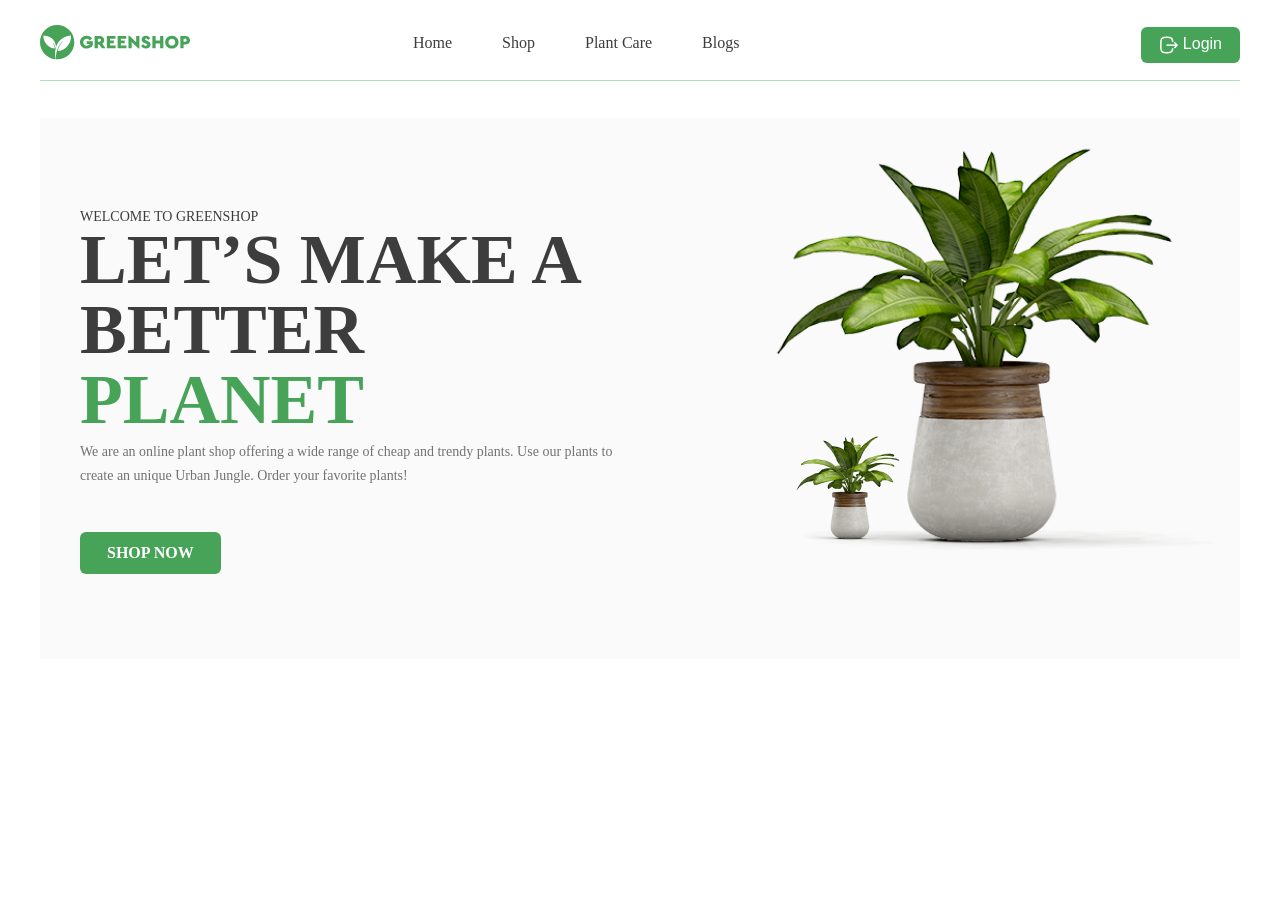
==== commit 815e275f: "minor changes" ====
--- a/index.html
+++ b/index.html
@@ -4,90 +4,92 @@
 <head>
   <meta charset="UTF-8">
   <meta name="viewport" content="width=device-width, initial-scale=1.0">
-  <title>Homework template</title>
+  <title>GreenShop</title>
+  <link rel="preconnect" href="https://fonts.googleapis.com">
+  <link rel="preconnect" href="https://fonts.gstatic.com" crossorigin>
+  <link
+    href="https://fonts.googleapis.com/css2?family=Poppins:ital,wght@0,100;0,200;0,300;0,400;0,500;0,600;0,700;0,800;0,900;1,100;1,200;1,300;1,400;1,500;1,600;1,700;1,800;1,900&display=swap"
+    rel="stylesheet">
   <link rel="stylesheet" href="css/style.css">
   <link rel="stylesheet" href="fonts/stylesheet.css">
 </head>
 
 <body>
-  <header></header>
+  <header>
+    <div class="container header-line">
+      <div class="header-info">
+        <a href="index.html"><img src="img/Logo.svg" alt="Logo" class="logo"></a>
+        <nav class="nav">
+          <ul class="nav-list">
+            <a href="#">
+              <li class="nav-element"><a href="#" class="nav-item">Home</a></li>
+            </a>
+
+            <a href="#">
+              <li class="nav-element"><a href="#" class="nav-item">Shop</a></li>
+            </a>
+
+            <a href="#">
+              <li class="nav-element parent">
+                <a href="#" class="nav-item">Plant Care</a>
+                <ul class="nav-element child">
+                  <li class="nav-element"><a href="#">Drainage</a></li>
+                  <li class="nav-element"><a href="#">Fungicides</a></li>
+                  <li class="nav-element"><a href="#">Fertilizer</a></li>
+                  <li class="nav-element parent">
+                    <a href="#">Priming</a>
+                    <ul class="nav-element child">
+                      <li class="nav-element"><a href="#">Universal</a></li>
+                      <li class="nav-element"><a href="#">For Ficus</a></li>
+                      <li class="nav-element"><a href="#">For Cacti</a></li>
+                      <li class="nav-element"><a href="#">For Citrus</a></li>
+                      <li class="nav-element"><a href="#">For those in bloom</a></li>
+                      <li class="nav-element"><a href="#">For Orchids</a></li>
+
+                    </ul>
+                  </li>
+                </ul>
+              </li>
+            </a><a href="#">
+              <li class="nav-element"><a href="#" class="nav-item">Blogs</a></li>
+            </a>
+          </ul>
+        </nav>
+        <div class="header-btns">
+
+          <img src="img/search-icon.svg" alt="" class="search-icon">
+          <img src="img/cart-icon.svg" alt="" class="cart-icon">
+
+          <a href="#" class="lgn-btn"><img src="img/logging-btn-icon.png" alt="">Login</a>
+        </div>
+
+      </div>
+    </div>
+
+  </header>
   <main>
     <section>
       <div class="container">
-        <div class="wrap">
-          <div class="nav">
-            <div>
-              <ul class="nav_links">
-                <li><a href="" class="nav_link active">All Plants</a></li>
-                <li><a href="" class="nav_link">New Arrivals</a></li>
-                <li><a href="" class="nav_link">Sale</a></li>
-              </ul>
-            </div>
-            <div class="filter">
-              <label for="sorting">Sort by:</label>
-              <select name="Default sorting" id="sorting" class="select">
-                <option value="">Default sorting</option>
-                <option value="">Popular</option>
-                <option value="">Most viewed</option>
-                <option value="">Best rated</option>
-              </select>
-            </div>
+        <div class="wraper">
+          <div class="wraper-info">
+            <h3 class="wraper-suptitle">Welcome to GreenShop</h3>
+            <h1 class="wraper-title">
+              Let’s Make a
+              Better <span class="wraper-title-planet">Planet</span>
+            </h1>
+            <p class="wraper-text">
+              We are an online plant shop offering a wide range of cheap and trendy plants. Use our plants
+              to
+              create an unique Urban Jungle. Order your favorite plants!
+            </p>
+            <button class="wraper-btn"><a href="#">SHOP NOW</a></button>
           </div>
-          <div class="cards">
 
-            <div class="card">
-              <div class="card_img">
-                <img src="images/barbertondaisy.png" alt="" class="class_img">
-                <div class="icons">
-                  <img src="images/shopping.svg" alt="" class="icon">
-                  <img src="images/heart.svg" alt="" class="icon">
-                  <img src="images/find.svg" alt="" class="icon">
-                </div>
-              </div>
-
-              <h3 class="card_title">Barberton Daisy</h3>
-              <span class="card_price">$119.00</span>
-            </div>
-
-            <div class="card">
-              <div class="card_img">
-                <img src="images/angelwingbegonia.png" alt="" class="class_img">
-                <div class="icons">
-                  <img src="images/shopping.svg" alt="" class="icon">
-                  <img src="images/heart.svg" alt="" class="icon">
-                  <img src="images/find.svg" alt="" class="icon">
-                </div>
-              </div>
-
-              <h3 class="card_title">Angel Wing Begonia</h3>
-              <span class="card_price">$169.00</span>
-            </div>
-
-            <div class="card">
-              <div class="card_img">
-                <div class="off">
-                  <span>13% OFF</span>
-                </div>
-                <img src="images/africanviolet.png" alt="" class="class_img">
-                <div class="icons">
-                  <img src="images/shopping.svg" alt="" class="icon">
-                  <img src="images/heart.svg" alt="" class="icon">
-                  <img src="images/find.svg" alt="" class="icon">
-                </div>
-              </div>
-
-              <h3 class="card_title">African Violet</h3>
-              <div class="card_prices">
-                <span class="card_price">$199.00</span>
-                <span class="old_card_price">$229.00</span>
-              </div>
-
-            </div>
-          </div>
+          <img src="img/wraper-img.png" alt="plant" class="wraper-img">
         </div>
+      </div>
     </section>
   </main>
-  <footer></footer>
 </body>
 
 </html>
--- a/css/style.css
+++ b/css/style.css
@@ -1,24 +1,7 @@
-:root {
-  --font-family: 'Cera Pro', sans-serif;
-  --basic-font-weight: 400;
-  ;
-  --container-width: 840px;
-  --basic-text-color: #3D3D3D;
-  --basic-font-size: 15px;
-  --basic-background-color: #FBFBFB;
-}
-
-html {
-  font-family: var(--font-family);
-  font-weight: var(--basic-font-weight);
-  color: var(--basic-text-color);
-  font-size: var(--basic-font-size);
-}
-
 * {
-  box-sizing: border-box;
   margin: 0;
   padding: 0;
+  box-sizing: border-box;
 }
 
 a {
@@ -30,175 +13,230 @@
   list-style-type: none;
 }
 
-img {
-  max-width: 100%;
-  object-fit: cover;
-}
-
-body {
-  font-family: var(--font-family);
-}
-
 .container {
-  max-width: var(--container-width);
+  max-width: 1200px;
   width: 100%;
   margin: 0 auto;
   padding-top: 25px;
 }
 
-.nav_links {
-  display: flex;
-  flex-direction: row;
-  gap: 40px;
-
-}
-
-.nav_link {
-  color: var(--basic-text-color);
+body {
+  font-family: Cera Pro;
+}
+
+header {
+  margin-bottom: 12px;
+}
+
+.logo {
+  max-width: 150px;
+  max-height: 35px;
+}
+
+.header-line {
+  border-bottom: 0.3px solid rgba(70, 163, 88, 0.4);
+}
+
+.header-info {
+  display: flex;
+  justify-content: space-between;
+  /* background-color: aquamarine; */
+  text-align: center;
+  align-items: center;
+  position: relative;
+  padding-bottom: 16px;
+}
+
+.nav-list {
+  display: flex;
+  gap: 25px;
+  position: absolute;
+  top: 9px;
+  left: 29%;
+}
+
+.nav-item {
+  font-family: Cera Pro;
   font-weight: 400;
-  text-decoration: underline 2px none;
-  text-underline-offset: 7px;
-
-}
-
-.nav_link:hover {
-  color: #46A358;
-
-  text-decoration: underline 2px;
-  text-underline-offset: 7px;
-  -webkit-text-stroke: 0.7px #46A358;
-}
-
-.active {
-  color: #46A358;
-  font-weight: 700;
-  text-decoration: underline 2px;
-  text-underline-offset: 7px;
-}
-
-.active:hover {
-  -webkit-text-stroke: 0px #46A358;
-}
-
-.select {
-  background-color: none;
-  border: 0px;
-  font-family: var(--font-family);
-  line-height: 16px;
-}
-
-.select {
-  background-color: none;
-  border: 0px;
-  font-family: var(--font-family);
-  line-height: 16px;
-  font-size: 15px;
-  color: var(--basic-text-color);
-}
-
-.cards {
-  display: flex;
-  flex-wrap: wrap;
-  gap: 33px;
-
-}
-
-.card_img {
-  min-width: 258px;
-  min-height: 300px;
-  background-color: var(--basic-background-color);
-  text-align: center;
+  font-size: 16px;
+  color: #3D3D3D;
+  padding-bottom: 24px;
+  border-bottom: solid 0 transparent
+}
+
+.nav-item:hover {
+  border-bottom: solid 3px rgba(70, 163, 88, 1);
+}
+
+.parent {
   position: relative;
-  overflow: hidden;
-}
-
-.card_img::before {
-  content: "";
+}
+
+.child {
+  display: none;
   position: absolute;
   top: 0;
+  left: 100%;
+  z-index: 1;
+}
+
+.parent:hover>.child {
+  display: block;
+}
+
+li:has(ul):not(:has(.nav-item))::after {
+  content: ">";
+  position: absolute;
+  right: 15px;
+  color: black;
+  transition: all 0.1s ease;
+}
+
+li:has(ul):not(:has(.nav-item)):hover::after {
+  content: "<";
+  color: white;
+  right: 15px;
+}
+
+.nav-list>.parent>.child {
+  top: 100%;
   left: 0;
-  width: 100%;
-  height: 2px;
+}
+
+.nav-item {
+  background-color: white;
+  display: inline-block;
+}
+
+.child>.nav-element {
+  padding: 8px 14px;
+  background-color: #EDF6EE;
+  min-width: 190px;
+}
+
+.child>.nav-element:hover {
+  background-color: #1A712A;
+  transition: all 0.3s ease;
+}
+
+.child li:hover>a {
+  color: white;
+}
+
+.header-btns {
+  display: flex;
+  gap: 30px;
+
+  align-items: center;
+}
+
+.header-btns a {
+  text-align: center;
+}
+
+.search-icon {
+  max-width: 20px;
+  max-height: 20px;
+  transition: all 0.3s ease;
+}
+
+.search-icon:hover {
+  transform: scale(1.2);
+  cursor: pointer;
+}
+
+.cart-icon {
+  max-width: 24px;
+  max-height: 24px;
+  transition: all 0.3s ease;
+}
+
+.cart-icon:hover {
+  transform: scale(1.2);
+  cursor: pointer;
+}
+
+.lgn-btn {
+  display: flex;
+  gap: 4px;
   background-color: #46A358;
-  transform: scaleX(0);
-  transition: transform 0.2s ease-out;
-}
-
-.card_img:hover::before{
-  transform: scaleX(1);
-}
-
-.card_title {
-  margin-top: 12px;
-  font-weight: var(--basic-font-weight);
-}
-
-.card_prices {
-  display: flex;
-  gap: 15px;
-}
-
-.old_card_price {
-  color: #A5A5A5;
-  font-size: 18px;
-  text-decoration: line-through;
-}
-
-.card_price {
-  color: #46A358;
-  font-weight: 700;
-  font-size: 18px;
-}
-
-.nav {
-  display: flex;
-  justify-content: space-between;
-
-}
-
-.wrap {
-  display: flex;
-  flex-direction: column;
-  justify-content: center;
-  height: 100vh;
-  gap: 31px;
-}
-
-.icons {
-  height: 100%;
-  display: flex;
-  gap: 10px;
-  justify-content: center;
-  transform: scaleY(0);
-  transition: transform 0.2s ease-out;
-}
-
-.card_img:hover .icons {
-  transform: scaleY(1);
-}
-
-.icon path{
-  background-color: white;
-  padding: 8px;
-}
-
-.icon:hover {
-  cursor: pointer;
-  filter: brightness(0) saturate(100%) invert(55%) sepia(42%) saturate(564%) hue-rotate(80deg) brightness(91%) contrast(89%);
-}
-
- path:hover {
-  fill: #46A358;
-  cursor: pointer;
-}
-
-.off {
-  background-color: #46A358;
-  max-width: 31%;
-  padding: 7px;
-  color: white;
+  border-radius: 6px;
+  padding: 8px 18px;
+  color: white;
+  font-family: Cera pro, sans-serif;
   font-weight: 500;
   font-size: 16px;
-  position: absolute;
-  top: 14px;
+  transition: all 0.3s ease;
+}
+
+.lgn-btn:hover {
+  background-color: #33723f;
+}
+
+.wraper {
+  background-color: #F5F5F580;
+
+}
+
+.wraper-info {
+  max-width: 50%;
+  width: 100%;
+  display: inline-block;
+  padding: 91px 0px 85px 40px;
+  vertical-align: top;
+  margin-right: 85px;
+}
+
+.wraper-suptitle {
+  color: #3D3D3D;
+  font-weight: 500;
+  font-size: 14px;
+  line-height: 16px;
+  letter-spacing: 10%;
+  text-transform: uppercase;
+}
+
+.wraper-title {
+  color: #3D3D3D;
+  font-weight: 900;
+  font-size: 70px;
+  line-height: 70px;
+  letter-spacing: 0%;
+  text-transform: uppercase;
+  margin-bottom: 5px;
+}
+
+.wraper-title-planet {
+  color: #46A358;
+}
+
+.wraper-text {
+  color: #727272;
+  font-weight: 400;
+  font-size: 14px;
+  line-height: 24px;
+  max-width: 535px;
+  margin-bottom: 44px;
+}
+
+.wraper-btn {
+  font-family: Cera Pro;
+  font-weight: 700;
+  font-size: 16px;
+  line-height: 20px;
+  text-transform: uppercase;
+  background-color: #46A358;
+  padding: 11px 27px;
+  border: none;
+  border-radius: 6px;
+  transition: all 0.3s ease;
+}
+
+.wraper-btn a {
+  color: white;
+}
+
+.wraper-btn:hover {
+  background-color: #33723f;
+  cursor: pointer;
 }
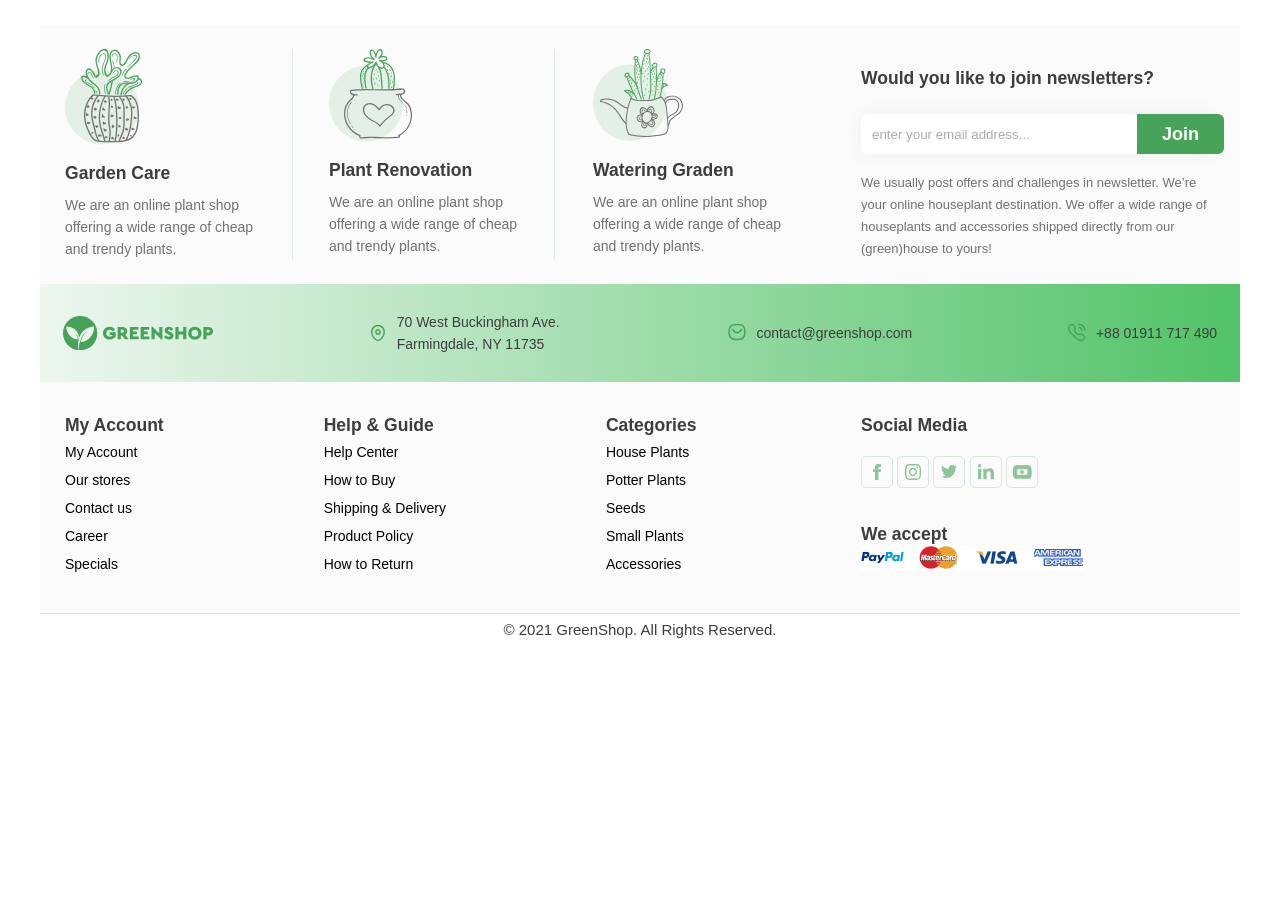
==== commit 2caabc9f: "add homework11" ====
--- a/index.html
+++ b/index.html
@@ -4,92 +4,152 @@
 <head>
   <meta charset="UTF-8">
   <meta name="viewport" content="width=device-width, initial-scale=1.0">
-  <title>GreenShop</title>
-  <link rel="preconnect" href="https://fonts.googleapis.com">
-  <link rel="preconnect" href="https://fonts.gstatic.com" crossorigin>
-  <link
-    href="https://fonts.googleapis.com/css2?family=Poppins:ital,wght@0,100;0,200;0,300;0,400;0,500;0,600;0,700;0,800;0,900;1,100;1,200;1,300;1,400;1,500;1,600;1,700;1,800;1,900&display=swap"
-    rel="stylesheet">
+  <title>Homework template</title>
   <link rel="stylesheet" href="css/style.css">
   <link rel="stylesheet" href="fonts/stylesheet.css">
 </head>
 
 <body>
-  <header>
-    <div class="container header-line">
-      <div class="header-info">
-        <a href="index.html"><img src="img/Logo.svg" alt="Logo" class="logo"></a>
-        <nav class="nav">
-          <ul class="nav-list">
-            <a href="#">
-              <li class="nav-element"><a href="#" class="nav-item">Home</a></li>
-            </a>
-
-            <a href="#">
-              <li class="nav-element"><a href="#" class="nav-item">Shop</a></li>
-            </a>
-
-            <a href="#">
-              <li class="nav-element parent">
-                <a href="#" class="nav-item">Plant Care</a>
-                <ul class="nav-element child">
-                  <li class="nav-element"><a href="#">Drainage</a></li>
-                  <li class="nav-element"><a href="#">Fungicides</a></li>
-                  <li class="nav-element"><a href="#">Fertilizer</a></li>
-                  <li class="nav-element parent">
-                    <a href="#">Priming</a>
-                    <ul class="nav-element child">
-                      <li class="nav-element"><a href="#">Universal</a></li>
-                      <li class="nav-element"><a href="#">For Ficus</a></li>
-                      <li class="nav-element"><a href="#">For Cacti</a></li>
-                      <li class="nav-element"><a href="#">For Citrus</a></li>
-                      <li class="nav-element"><a href="#">For those in bloom</a></li>
-                      <li class="nav-element"><a href="#">For Orchids</a></li>
-
-                    </ul>
-                  </li>
-                </ul>
-              </li>
-            </a><a href="#">
-              <li class="nav-element"><a href="#" class="nav-item">Blogs</a></li>
-            </a>
-          </ul>
-        </nav>
-        <div class="header-btns">
-
-          <img src="img/search-icon.svg" alt="" class="search-icon">
-          <img src="img/cart-icon.svg" alt="" class="cart-icon">
-
-          <a href="#" class="lgn-btn"><img src="img/logging-btn-icon.png" alt="">Login</a>
-        </div>
-
-      </div>
-    </div>
-
-  </header>
+  <header></header>
   <main>
     <section>
       <div class="container">
-        <div class="wraper">
-          <div class="wraper-info">
-            <h3 class="wraper-suptitle">Welcome to GreenShop</h3>
-            <h1 class="wraper-title">
-              Let’s Make a
-              Better <span class="wraper-title-planet">Planet</span>
-            </h1>
-            <p class="wraper-text">
-              We are an online plant shop offering a wide range of cheap and trendy plants. Use our plants
-              to
-              create an unique Urban Jungle. Order your favorite plants!
-            </p>
-            <button class="wraper-btn"><a href="#">SHOP NOW</a></button>
+        <div class="first-sect">
+          <div class="cards">
+
+            <div class="card">
+              <img src="images/card1.svg" alt="" class="card-img">
+              <h3 class="card-title">Garden Care</h3>
+              <p class="card-description">We are an online plant shop offering a wide range of cheap and trendy plants.
+              </p>
+            </div>
+
+            <div class="card">
+              <img src="images/card2.svg" alt="" class="card-img">
+              <h3 class="card-title">Plant Renovation</h3>
+              <p class="card-description">We are an online plant shop offering a wide range of cheap and trendy plants.
+              </p>
+            </div>
+
+            <div class="card">
+              <img src="images/card3.svg" alt="" class="card-img">
+              <h3 class="card-title">Watering Graden</h3>
+              <p class="card-description">We are an online plant shop offering a wide range of cheap and trendy plants.
+              </p>
+            </div>
+
+          </div>
+          <div class="form">
+            <h3 class="form-title">Would you like to join newsletters?</h3>
+            <div class="input">
+              <input type="email" class="email-input" placeholder="enter your email address...">
+              <button type="email" class="email-btn">Join</button>
+            </div>
+            <p class="form-description">We usually post offers and challenges in newsletter. We’re your online
+              houseplant destination. We offer a wide range of houseplants and accessories shipped directly from our
+              (green)house to yours! </p>
+          </div>
+        </div>
+      </div>
+    </section>
+
+    <section class="section-two">
+      <div class="container-two">
+        <div class="section-two-content">
+          <img src="images/logo.svg" alt="" class="logo">
+
+          <div class="location">
+            <img src="images/Location.svg" alt="" class="location-img">
+            <p class="address">70 West Buckingham Ave.
+              Farmingdale, NY 11735</p>
           </div>
 
-          <img src="img/wraper-img.png" alt="plant" class="wraper-img">
+          <div class="email-s">
+            <img src="images/Message.svg" alt="" class="email-img">
+            <p class="email">contact@greenshop.com</p>
+          </div>
+
+          <div class="phone">
+            <img src="images/phone-icon.svg" alt="" class="phone-img">
+            <p class="number">+88 01911 717 490</p>
+          </div>
         </div>
       </div>
     </section>
   </main>
+  <footer class="footer">
+    <div class="container-two">
+      <div class="footer-content">
+        <div class="footer-left">
+
+          <div class="account">
+            <h3 class="account-title">My Account</h3>
+            <ul class="account-list">
+              <li class="account-list-item"><a href="#">My Account</a></li>
+              <li class="account-list-item"><a href="#">Our stores
+                </a></li>
+              <li class="account-list-item"><a href="#">Contact us
+                </a></li>
+              <li class="account-list-item"><a href="#">Career
+                </a></li>
+              <li class="account-list-item"><a href="#">Specials</a></li>
+            </ul>
+          </div>
+
+          <div class="help">
+            <h3 class="help-title">Help & Guide</h3>
+            <ul class="help-list">
+              <li class="help-list-item"><a href="#">Help Center</a>
+              </li>
+              <li class="help-list-item"><a href="#">How to Buy</a>
+              </li>
+              <li class="help-list-item"><a href="#">Shipping & Delivery</a>
+              </li>
+              <li class="help-list-item"><a href="#">Product Policy</a>
+              </li>
+              <li class="help-list-item"><a href="#">How to Return</a></li>
+            </ul>
+          </div>
+
+          <div class="categories">
+            <h3 class="categories-title">Categories</h3>
+            <ul class="categories-list">
+              <li class="categories-list-item"><a href="#">House Plants</a>
+              </li>
+              <li class="categories-list-item"><a href="#">Potter Plants</a>
+              </li>
+              <li class="categories-list-item"><a href="#">Seeds</a>
+              </li>
+              <li class="categories-list-item"><a href="#">Small Plants</a>
+              </li>
+              <li class="categories-list-item"><a href="#">Accessories</a></li>
+            </ul>
+          </div>
+        </div>
+        <div class="footer-right">
+          <div class="social">
+            <h3 class="social-title">Social Media</h3>
+            <div class="social-icons">
+              <a href="#"><img src="images/Facebook.svg" alt="" class="social-icons-fb social-icon"></a>
+              <a href="#"><img src="images/Instagram.svg" alt="" class="social-icons-ins social-icon"></a>
+              <a href="#"><img src="images/Twitter.svg" alt="" class="social-icons-tw social-icon"></a>
+              <a href="#"><img src="images/Linkidin.svg" alt="" class="social-icons-in social-icon"></a>
+              <a href="#"><img src="images/Youtube.svg" alt="" class="social-icons-yt social-icon"></a>
+            </div>
+          </div>
+          <div class="accept">
+            <h3 class="accept-title">We accept</h3>
+            <img src="images/accept-img.png" alt="" class="accept-img">
+          </div>
+        </div>
+      </div>
+    </div>
+  </footer>
+  <div class="rights">
+    <div class="container-two">
+      <span class="right">© 2021 GreenShop. All Rights Reserved.</span>
+    </div>
+  </div>
 </body>
 
 </html>
--- a/css/style.css
+++ b/css/style.css
@@ -1,7 +1,23 @@
+:root {
+  --font-family: 'Cera Pro', sans-serif;
+  --basic-font-weight: 400;
+  ;
+  --container-width: 1200px;
+  --basic-text-color: #3D3D3D;
+  --basic-font-size: 15px;
+}
+
+html {
+  font-family: var(--font-family);
+  font-weight: var(--basic-font-weight);
+  color: var(--basic-text-color);
+  font-size: var(--basic-font-size);
+}
+
 * {
+  box-sizing: border-box;
   margin: 0;
   padding: 0;
-  box-sizing: border-box;
 }
 
 a {
@@ -13,230 +29,243 @@
   list-style-type: none;
 }
 
+img {
+  max-width: 100%;
+  object-fit: cover;
+}
+
+body {
+  font-family: var(--font-family);
+}
+
 .container {
-  max-width: 1200px;
+  max-width: var(--container-width);
   width: 100%;
   margin: 0 auto;
   padding-top: 25px;
 }
 
-body {
-  font-family: Cera Pro;
-}
-
-header {
-  margin-bottom: 12px;
-}
-
-.logo {
-  max-width: 150px;
-  max-height: 35px;
-}
-
-.header-line {
-  border-bottom: 0.3px solid rgba(70, 163, 88, 0.4);
-}
-
-.header-info {
-  display: flex;
+p {
+  font-size: 14px;
+  color: #727272;
+  line-height: 22px;
+}
+
+.first-sect {
+  display: flex;
+  background-color: #FBFBFB;
+  padding: 24px 25px;
   justify-content: space-between;
-  /* background-color: aquamarine; */
-  text-align: center;
+
+  .cards {
+    display: flex;
+    justify-content: space-between;
+    gap: 60px;
+    position: relative;
+
+    .card::after {
+      content: '';
+      border-right: 1px solid rgba(70, 163, 88, 0.05);
+      position: absolute;
+      top: 0;
+      left: 31%;
+      height: 100%;
+    }
+
+    .card::before {
+      content: '';
+      border-right: 1px solid rgba(70, 163, 88, 0.05);
+      position: absolute;
+      top: 0;
+      right: 33%;
+      height: 100%;
+    }
+
+    .card {
+      max-width: 204px;
+    }
+
+    .card-img {
+      margin-bottom: 15px;
+    }
+
+    .card-title {
+      margin-bottom: 10px;
+    }
+  }
+
+}
+
+.form {
+  display: flex;
+  flex-direction: column;
+  justify-content: end;
+
+  max-width: 354px;
+
+  .form-title {
+    margin-bottom: 25px;
+  }
+
+  .form-description {
+    font-size: 13px;
+  }
+
+  .email-input {
+    width: 100%;
+    min-height: 40px;
+    box-shadow: 0px 0px 20px 0px rgba(0, 0, 0, 0.06);
+    border: none;
+    border-radius: 6px;
+    margin-bottom: 18px;
+  }
+
+  .email-input[placeholder] {
+    padding: 12px 86px 12px 11px;
+  }
+
+  .email-input::placeholder {
+    color: #ACACAC;
+  }
+
+  .email-input:focus {
+    outline: none;
+  }
+
+  .input {
+    position: relative;
+
+    .email-btn {
+      display: flex;
+      background-color: #46A358;
+      max-height: 40px;
+      padding: 12px 25px;
+      position: absolute;
+      top: 0;
+      left: 78%;
+      border-radius: 0 6px 6px 0;
+      color: white;
+      font-size: 18px;
+      font-weight: 700;
+      align-items: center;
+      border: none;
+      cursor: pointer;
+      transition: all 0.4s ease;
+    }
+
+    .email-btn:hover {
+      background-color: #337440;
+    }
+  }
+
+}
+
+.container-two {
+  max-width: var(--container-width);
+  width: 100%;
+  margin: 0 auto;
+}
+
+.section-two-content {
+  background-image: linear-gradient(90deg, rgba(237, 246, 239, 1), rgba(82, 195, 104, 1));
+  display: flex;
+  justify-content: space-between;
+  padding: 27px 23px;
+
   align-items: center;
-  position: relative;
-  padding-bottom: 16px;
-}
-
-.nav-list {
-  display: flex;
-  gap: 25px;
-  position: absolute;
-  top: 9px;
-  left: 29%;
-}
-
-.nav-item {
-  font-family: Cera Pro;
-  font-weight: 400;
-  font-size: 16px;
-  color: #3D3D3D;
-  padding-bottom: 24px;
-  border-bottom: solid 0 transparent
-}
-
-.nav-item:hover {
-  border-bottom: solid 3px rgba(70, 163, 88, 1);
-}
-
-.parent {
-  position: relative;
-}
-
-.child {
-  display: none;
-  position: absolute;
-  top: 0;
-  left: 100%;
-  z-index: 1;
-}
-
-.parent:hover>.child {
-  display: block;
-}
-
-li:has(ul):not(:has(.nav-item))::after {
-  content: ">";
-  position: absolute;
-  right: 15px;
-  color: black;
-  transition: all 0.1s ease;
-}
-
-li:has(ul):not(:has(.nav-item)):hover::after {
-  content: "<";
-  color: white;
-  right: 15px;
-}
-
-.nav-list>.parent>.child {
-  top: 100%;
-  left: 0;
-}
-
-.nav-item {
-  background-color: white;
-  display: inline-block;
-}
-
-.child>.nav-element {
-  padding: 8px 14px;
-  background-color: #EDF6EE;
-  min-width: 190px;
-}
-
-.child>.nav-element:hover {
-  background-color: #1A712A;
-  transition: all 0.3s ease;
-}
-
-.child li:hover>a {
-  color: white;
-}
-
-.header-btns {
-  display: flex;
-  gap: 30px;
-
+
+  p {
+    color: #3D3D3D;
+  }
+
+  .logo {
+    object-fit: contain;
+  }
+
+  .location {
+    display: flex;
+    gap: 9px;
+    position: relative;
+
+    img {
+      max-height: 20px;
+      max-width: 20px;
+    }
+
+    .location-img {
+      margin: auto;
+    }
+
+    .address {
+      max-width: 176px;
+    }
+  }
+
+  .email-s {
+    display: flex;
+    gap: 9px;
+
+    img {
+      max-height: 20px;
+      max-width: 20px;
+    }
+  }
+
+  .phone {
+    display: flex;
+    gap: 9px;
+
+    img {
+      max-height: 20px;
+      max-width: 20px;
+    }
+  }
+}
+
+.footer-content {
+  display: flex;
+  justify-content: space-between;
+  padding: 33px 155px 29px 25px;
+  background-color: #FBFBFB;
+  border-bottom: 1px solid rgba(70, 163, 88, 0.2);
+  margin-bottom: 7px;
+  .footer-left {
+    display: flex;
+    gap: 160px;
+  }
+}
+
+.footer-left {
+  .help-title,
+  .account-title,
+  .categories-title {
+    margin-bottom: 8px;
+  }
+  
+  li {
+    margin-bottom: 12px;
+    color: #3D3D3D;
+    font-size: 14px;
+  }
+
+}
+
+.social-icons {
+  margin-top: 20px;
+  margin-bottom: 33px;
+
+}
+
+.social-icon {
+    transition: all 0.2s ease;
+}
+
+.social-icon:hover {
+  transform: scale(1.1);
+}
+
+.right {
+  display: flex;
+  justify-content: center;
   align-items: center;
-}
-
-.header-btns a {
-  text-align: center;
-}
-
-.search-icon {
-  max-width: 20px;
-  max-height: 20px;
-  transition: all 0.3s ease;
-}
-
-.search-icon:hover {
-  transform: scale(1.2);
-  cursor: pointer;
-}
-
-.cart-icon {
-  max-width: 24px;
-  max-height: 24px;
-  transition: all 0.3s ease;
-}
-
-.cart-icon:hover {
-  transform: scale(1.2);
-  cursor: pointer;
-}
-
-.lgn-btn {
-  display: flex;
-  gap: 4px;
-  background-color: #46A358;
-  border-radius: 6px;
-  padding: 8px 18px;
-  color: white;
-  font-family: Cera pro, sans-serif;
-  font-weight: 500;
-  font-size: 16px;
-  transition: all 0.3s ease;
-}
-
-.lgn-btn:hover {
-  background-color: #33723f;
-}
-
-.wraper {
-  background-color: #F5F5F580;
-
-}
-
-.wraper-info {
-  max-width: 50%;
-  width: 100%;
-  display: inline-block;
-  padding: 91px 0px 85px 40px;
-  vertical-align: top;
-  margin-right: 85px;
-}
-
-.wraper-suptitle {
-  color: #3D3D3D;
-  font-weight: 500;
-  font-size: 14px;
-  line-height: 16px;
-  letter-spacing: 10%;
-  text-transform: uppercase;
-}
-
-.wraper-title {
-  color: #3D3D3D;
-  font-weight: 900;
-  font-size: 70px;
-  line-height: 70px;
-  letter-spacing: 0%;
-  text-transform: uppercase;
-  margin-bottom: 5px;
-}
-
-.wraper-title-planet {
-  color: #46A358;
-}
-
-.wraper-text {
-  color: #727272;
-  font-weight: 400;
-  font-size: 14px;
-  line-height: 24px;
-  max-width: 535px;
-  margin-bottom: 44px;
-}
-
-.wraper-btn {
-  font-family: Cera Pro;
-  font-weight: 700;
-  font-size: 16px;
-  line-height: 20px;
-  text-transform: uppercase;
-  background-color: #46A358;
-  padding: 11px 27px;
-  border: none;
-  border-radius: 6px;
-  transition: all 0.3s ease;
-}
-
-.wraper-btn a {
-  color: white;
-}
-
-.wraper-btn:hover {
-  background-color: #33723f;
-  cursor: pointer;
 }
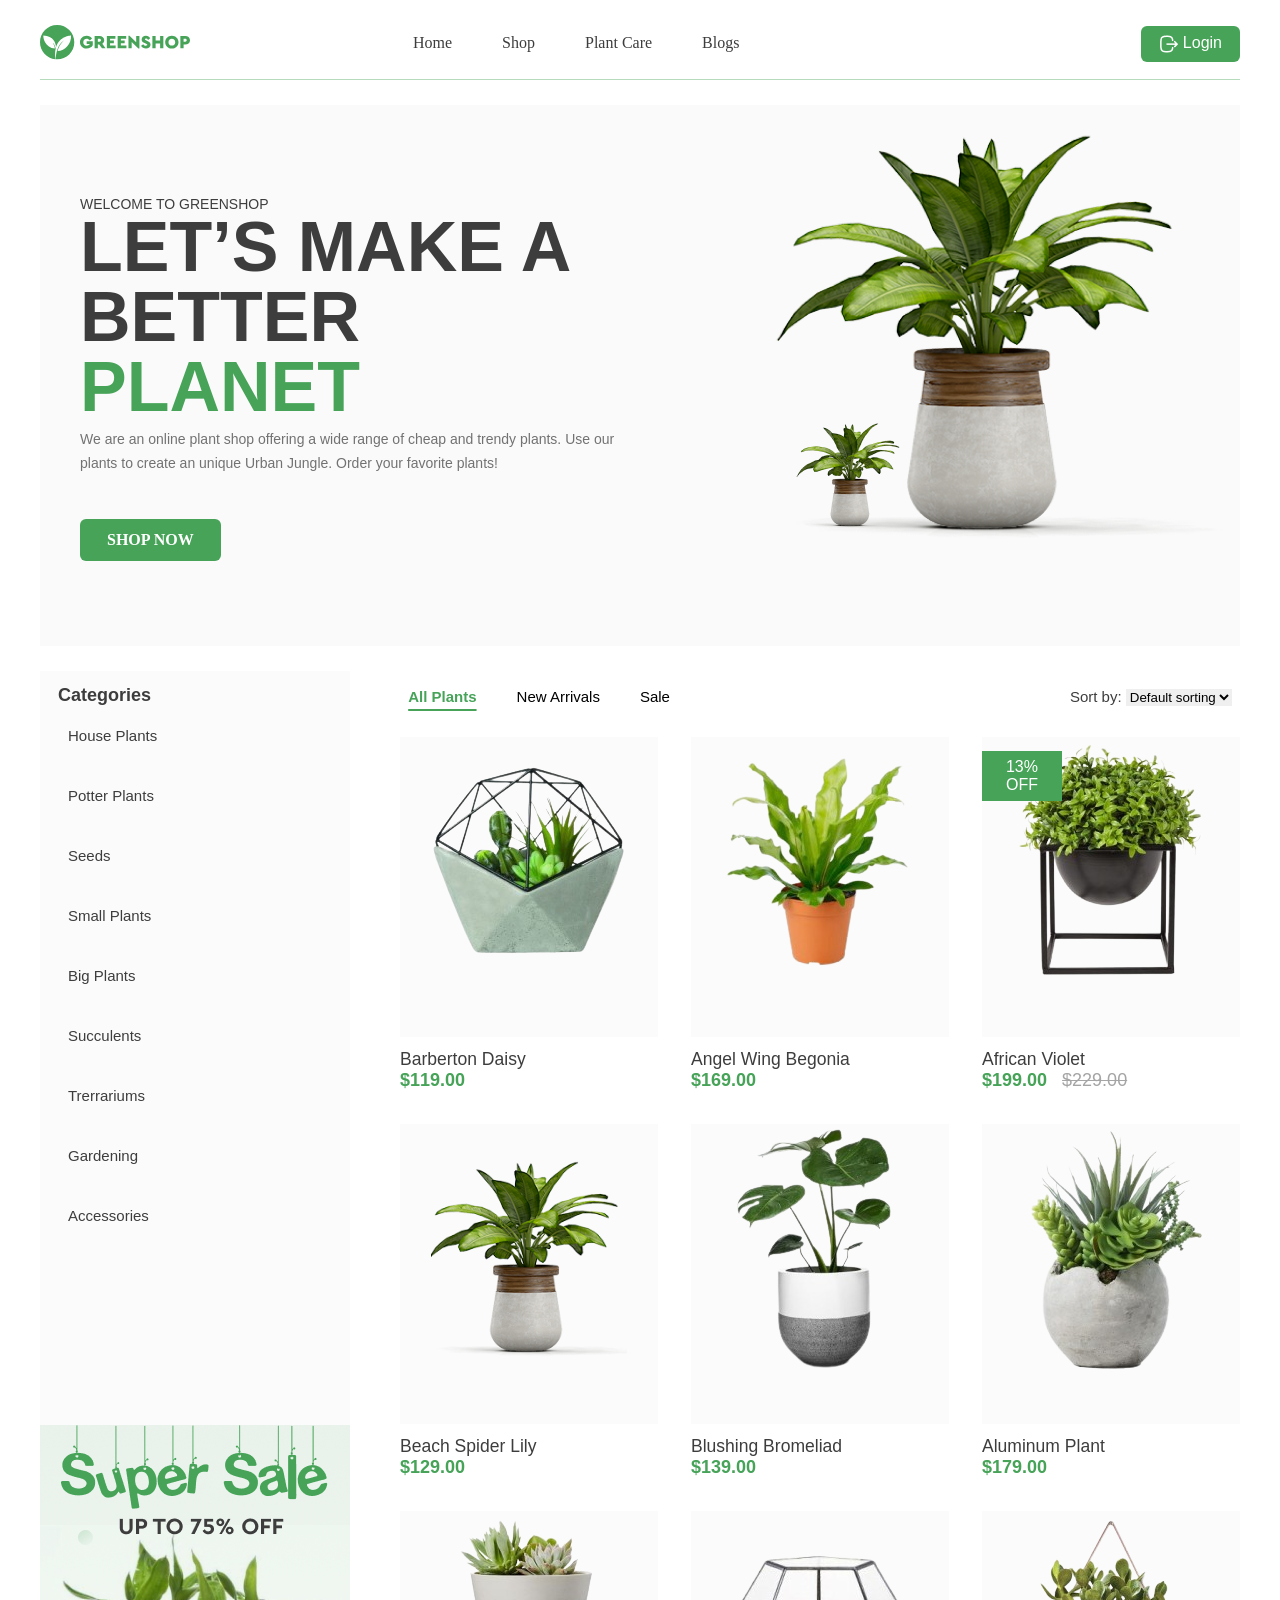
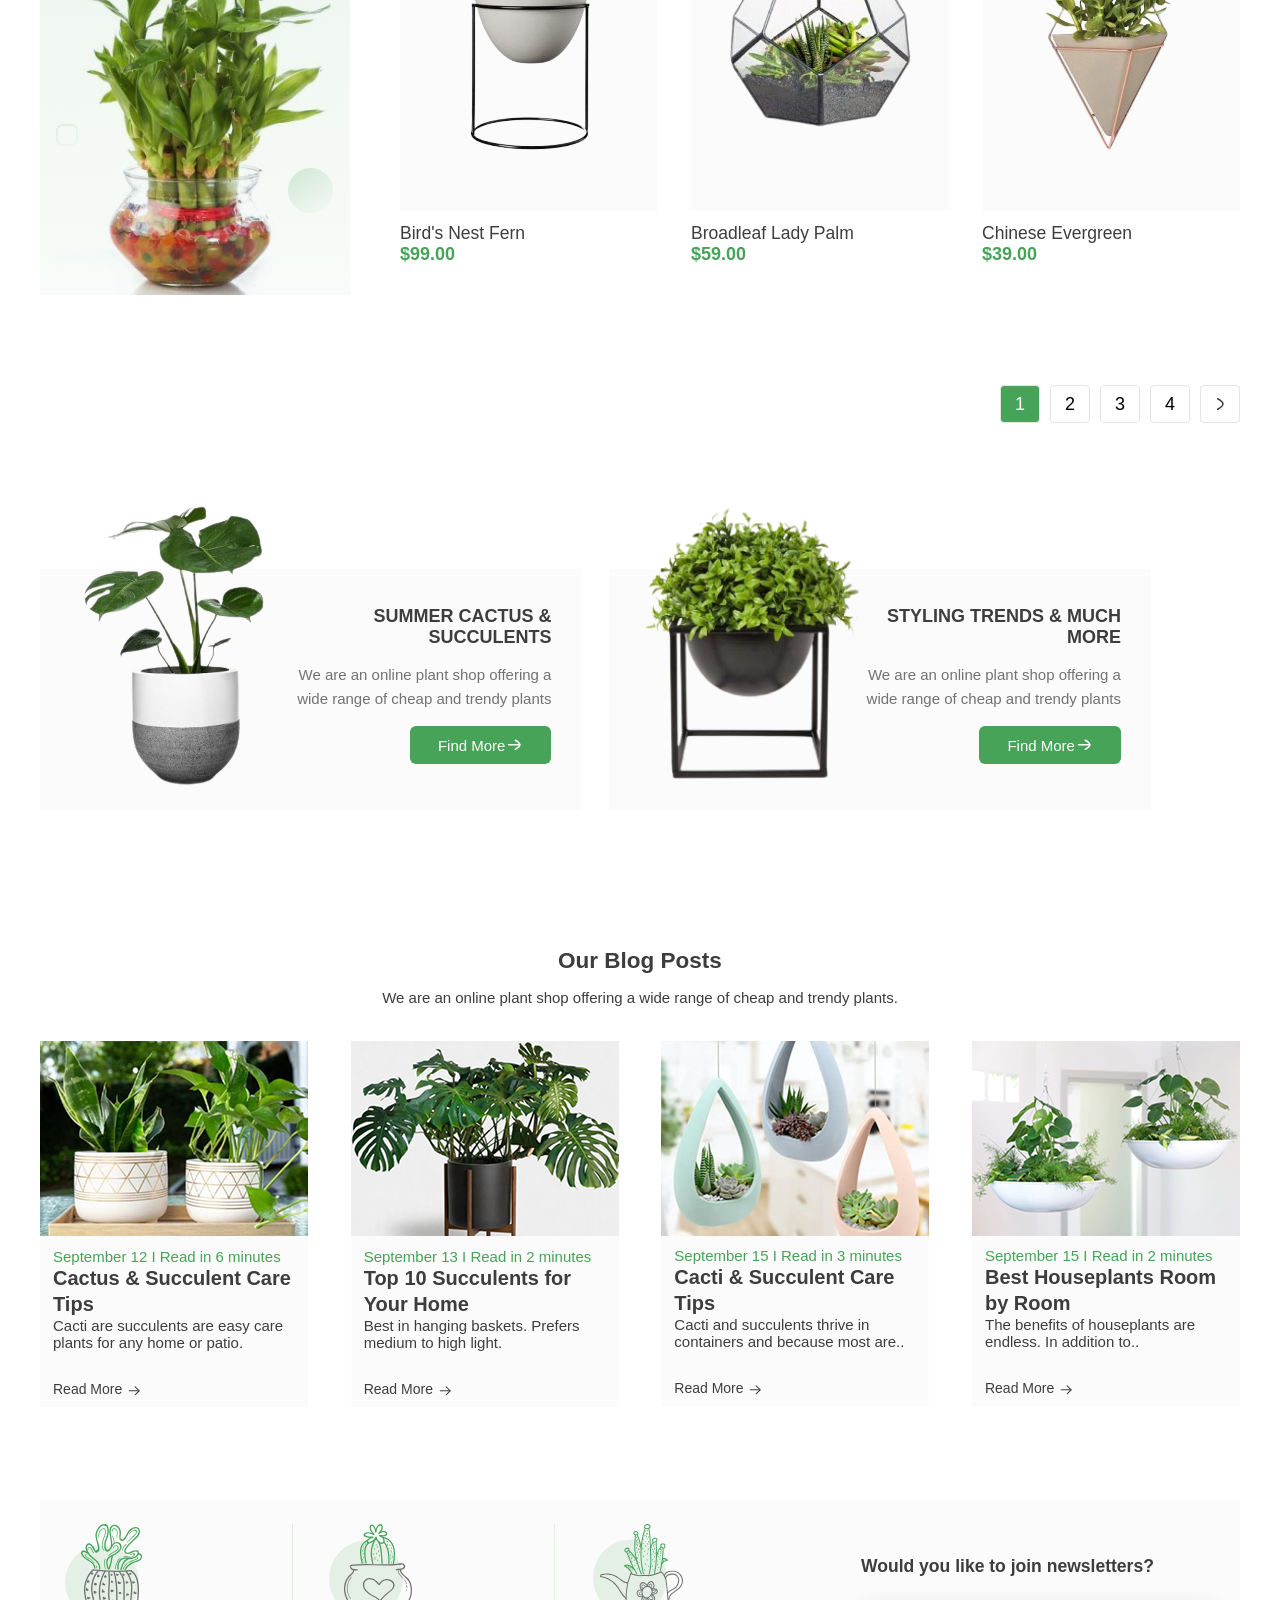
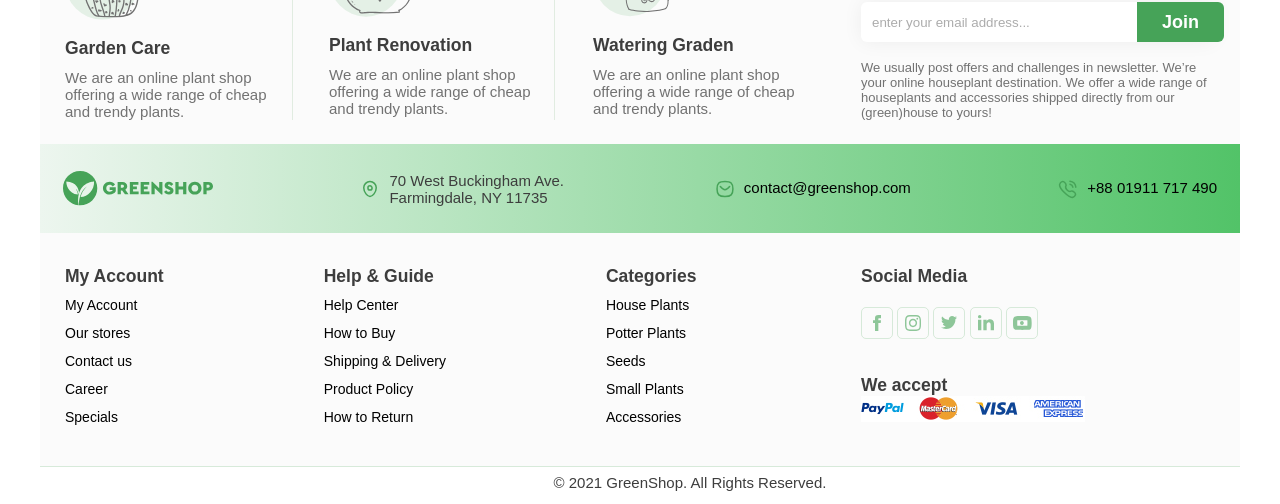
==== commit 4b29e519: "add homework 12" ====
--- a/index.html
+++ b/index.html
@@ -10,29 +10,403 @@
 </head>
 
 <body>
-  <header></header>
+  <header>
+    <div class="container header-line">
+      <div class="header-info">
+        <a href="index.html"><img src="img/logo.svg" alt="Logo" class="logo"></a>
+        <nav class="nav">
+          <ul class="nav-list">
+            <a href="#">
+              <li class="nav-element"><a href="#" class="nav-item">Home</a></li>
+            </a>
+
+            <a href="#">
+              <li class="nav-element"><a href="#" class="nav-item">Shop</a></li>
+            </a>
+
+            <a href="#">
+              <li class="nav-element parent">
+                <a href="#" class="nav-item">Plant Care</a>
+                <ul class="nav-element child">
+                  <li class="nav-element"><a href="#">Drainage</a></li>
+                  <li class="nav-element"><a href="#">Fungicides</a></li>
+                  <li class="nav-element"><a href="#">Fertilizer</a></li>
+                  <li class="nav-element parent">
+                    <a href="#">Priming</a>
+                    <ul class="nav-element child">
+                      <li class="nav-element"><a href="#">Universal</a></li>
+                      <li class="nav-element"><a href="#">For Ficus</a></li>
+                      <li class="nav-element"><a href="#">For Cacti</a></li>
+                      <li class="nav-element"><a href="#">For Citrus</a></li>
+                      <li class="nav-element"><a href="#">For those in bloom</a></li>
+                      <li class="nav-element"><a href="#">For Orchids</a></li>
+
+                    </ul>
+                  </li>
+                </ul>
+              </li>
+            </a><a href="#">
+              <li class="nav-element"><a href="#" class="nav-item">Blogs</a></li>
+            </a>
+          </ul>
+        </nav>
+        <div class="header-btns">
+
+          <img src="img/search-icon.svg" alt="" class="search-icon">
+          <img src="img/cart-icon.svg" alt="" class="cart-icon">
+
+          <a href="register.html" class="lgn-btn"><img src="img/logging-btn-icon.png" alt="">Login</a>
+        </div>
+
+      </div>
+  </header>
   <main>
     <section>
       <div class="container">
+        <div class="wraper">
+          <div class="wraper-info">
+            <h3 class="wraper-suptitle">Welcome to GreenShop</h3>
+            <h1 class="wraper-title">
+              Let’s Make a
+              Better <span class="wraper-title-planet">Planet</span>
+            </h1>
+            <p class="wraper-text">
+              We are an online plant shop offering a wide range of cheap and trendy plants. Use our plants
+              to
+              create an unique Urban Jungle. Order your favorite plants!
+            </p>
+            <button class="wraper-btn"><a href="#">SHOP NOW</a></button>
+          </div>
+
+          <img src="img/wraper-img.png" alt="plant" class="wraper-img">
+        </div>
+      </div>
+    </section>
+
+    <section class="first_sect">
+      <div class="container">
+        <div class="content">
+          <div class="content-info">
+            <div class="left">
+              <div class="wraper-sale">
+                <div>
+                  <h3>Categories</h3>
+                  <ul>
+                    <li class="sale-list"><a href="">House Plants</a></li>
+                    <li class="sale-list"><a href="">Potter Plants</a></li>
+                    <li class="sale-list"><a href="">Seeds</a></li>
+                    <li class="sale-list"><a href="">Small Plants</a></li>
+                    <li class="sale-list"><a href="">Big Plants</a></li>
+                    <li class="sale-list"><a href="">Succulents</a></li>
+                    <li class="sale-list"><a href="">Trerrariums</a></li>
+                    <li class="sale-list"><a href="">Gardening</a></li>
+                    <li class="sale-list"><a href="">Accessories</a></li>
+                  </ul>
+                </div>
+                <div>
+                  <a href="index.html"><img src="img/super_sale_banner.png" alt="" class="sale_img"></a>
+                </div>
+              </div>
+
+            </div>
+            <div class="right">
+              <div class="right-nav">
+                <div>
+                  <ul class="nav_links">
+                    <li><a href="" class="active">All Plants</a></li>
+                    <li><a href="">New Arrivals</a></li>
+                    <li><a href="">Sale</a></li>
+                  </ul>
+                </div>
+                <div class="filter">
+                  <label for="sorting">Sort by:</label>
+                  <select name="Default sorting" id="sorting" class="select">
+                    <option value="">Default sorting</option>
+                    <option value="">Popular</option>
+                    <option value="">Most viewed</option>
+                    <option value="">Best rated</option>
+                  </select>
+                </div>
+              </div>
+              <div class="cards">
+                <div class="card">
+                  <div class="card_img">
+                    <img src="img/barbertondaisy.png" alt="" class="class_img">
+                    <div class="icons">
+                      <img src="img/shopping.svg" alt="" class="icon">
+                      <img src="img/heart.svg" alt="" class="icon">
+                      <img src="img/find.svg" alt="" class="icon">
+                    </div>
+                    
+                  </div>
+                  <h3 class="card_title">Barberton Daisy</h3>
+                    <span class="card_price">$119.00</span>
+                </div>
+
+                <div class="card">
+
+                  <div class="card_img">
+
+                    <img src="img/angelwingbegonia.png" alt="" class="class_img">
+
+                    <div class="icons">
+                      <img src="img/shopping.svg" alt="" class="icon">
+                      <img src="img/heart.svg" alt="" class="icon">
+                      <img src="img/find.svg" alt="" class="icon">
+                    </div>
+
+                  </div>
+
+                  <h3 class="card_title">Angel Wing Begonia</h3>
+                  <span class="card_price">$169.00</span>
+                </div>
+
+                <div class="card">
+                  <div class="card_img">
+
+                    <div class="off">
+                      <span>13% OFF</span>
+                    </div>
+
+                    <img src="img/africanviolet.png" alt="" class="class_img">
+
+                    <div class="icons">
+                      <img src="img/shopping.svg" alt="" class="icon">
+                      <img src="img/heart.svg" alt="" class="icon">
+                      <img src="img/find.svg" alt="" class="icon">
+                    </div>
+
+                  </div>
+
+                  <h3 class="card_title">African Violet</h3>
+
+                  <div class="card_prices">
+                    <span class="card_price">$199.00</span>
+                    <span class="old_card_price">$229.00</span>
+                  </div>
+
+                </div>
+
+
+
+                <div class="card">
+
+                  <div class="card_img">
+
+                    <img src="img/beachspiderlily.png" alt="" class="class_img">
+
+                    <div class="icons">
+                      <img src="img/shopping.svg" alt="" class="icon">
+                      <img src="img/heart.svg" alt="" class="icon">
+                      <img src="img/find.svg" alt="" class="icon">
+                    </div>
+                  </div>
+
+                  <h3 class="card_title">Beach Spider Lily</h3>
+                  <span class="card_price">$129.00</span>
+
+                </div>
+
+                <div class="card">
+                  <div class="card_img"><img src="img/blushingbromeliad.png" alt="" class="class_img">
+                    <div class="icons">
+                      <img src="img/shopping.svg" alt="" class="icon">
+                      <img src="img/heart.svg" alt="" class="icon">
+                      <img src="img/find.svg" alt="" class="icon">
+                    </div>
+                  </div>
+                  <h3 class="card_title">Blushing Bromeliad</h3>
+                  <span class="card_price">$139.00</span>
+                </div>
+
+                <div class="card">
+                  <div class="card_img"><img src="img/aluminumplant.png" alt="" class="class_img">
+                    <div class="icons">
+                      <img src="img/shopping.svg" alt="" class="icon">
+                      <img src="img/heart.svg" alt="" class="icon">
+                      <img src="img/find.svg" alt="" class="icon">
+                    </div>
+                  </div>
+                  <h3 class="card_title">Aluminum Plant</h3>
+                  <span class="card_price">$179.00</span>
+                </div>
+
+                <div class="card">
+                  <div class="card_img">
+                    <img src="img/bird'snestfern.png" alt="" class="class_img">
+                    <div class="icons">
+                      <img src="img/shopping.svg" alt="" class="icon">
+                      <img src="img/heart.svg" alt="" class="icon">
+                      <img src="img/find.svg" alt="" class="icon">
+                    </div>
+                  </div>
+                  <h3 class="card_title">Bird's Nest Fern</h3>
+                  <span class="card_price">$99.00</span>
+                </div>
+
+                <div class="card">
+                  <div class="card_img">
+                    <img src="img/broadleafladypalm.png" alt="" class="class_img">
+                    <div class="icons">
+                      <img src="img/shopping.svg" alt="" class="icon">
+                      <img src="img/heart.svg" alt="" class="icon">
+                      <img src="img/find.svg" alt="" class="icon">
+                    </div>
+                  </div>
+                  <h3 class="card_title">Broadleaf Lady Palm</h3>
+                  <span class="card_price">$59.00</span>
+                </div>
+
+                <div class="card">
+                  <div class="card_img">
+                    <img src="img/chineseevergreen.png" alt="" class="class_img">
+                    <div class="icons">
+                      <img src="img/shopping.svg" alt="" class="icon">
+                      <img src="img/heart.svg" alt="" class="icon">
+                      <img src="img/find.svg" alt="" class="icon">
+                    </div>
+                  </div>
+                  <h3 class="card_title">Chinese Evergreen</h3>
+                  <span class="card_price">$39.00</span>
+                </div>
+
+              </div>
+
+            </div>
+          </div>
+          <div class="pages">
+            <a href="" class="button btn-active">1</a>
+            <a href="" class="button">2</a>
+            <a href="" class="button">3</a>
+            <a href="" class="button">4</a>
+            <a href="" class="button"><img src="img/arrowright.svg" alt=""></a>
+          </div>
+        </div>
+
+      </div>
+
+    </section>
+
+    <section>
+      <div class="container">
+        <div class="sect_two">
+          <div class="find-more">
+            <div class="find-more-card">
+              <img src="img/findmoreimg1.png" alt="" class="find-more-img">
+              <div class="find-more-card-right">
+                <h2 class="find-more-title">Summer cactus
+                  & succulents</h2>
+                <p class="find-more-text">We are an online plant shop offering a wide range of cheap and trendy plants
+                </p>
+                <a href="" class="find-more-btn"><span>Find More</span> <img src="img/findmore_arrow.svg" alt=""
+                    class="findmore-arrow"></a>
+              </div>
+            </div>
+
+            <div class="find-more-card">
+              <img src="img/findmoreimg2.png" alt="" class="find-more-img">
+              <div class="find-more-card-right">
+                <h2 class="find-more-title">Styling Trends
+                  & much more</h2>
+                <p class="find-more-text">We are an online plant shop offering a wide range of cheap and trendy plants
+                </p>
+                <a href="" class="find-more-btn"><span>Find More</span> <img src="img/findmore_arrow.svg" alt=""
+                    class="findmore-arrow"></a>
+              </div>
+            </div>
+          </div>
+
+
+          <div class="posts">
+            <div class="posts_upper">
+              <h2 class="posts_title">Our Blog Posts</h2>
+              <p class="posts_description">We are an online plant shop offering a wide range of cheap and trendy plants.
+              </p>
+            </div>
+
+
+            <div class="posts_cards">
+              <div class="posts_cards_container">
+                <div class="posts_card">
+                  <img src="img/01.png" alt="" class="posts_img">
+                  <div class="post_cards_content">
+                    <span class="posts_card_time">September 12 I Read in 6 minutes</span>
+                    <h3 class="posts_card_title">Cactus & Succulent
+                      Care Tips</h3>
+                    <p class="posts_card_description">Cacti are succulents are easy care plants for any home or patio.
+                    </p>
+                    <a href="" class="post_card_btn">Read More</a>
+                  </div>
+                </div>
+              </div>
+
+              <div class="posts_cards_container">
+                <div class="posts_card">
+                  <img src="img/02.png" alt="" class="posts_img">
+                  <div class="post_cards_content">
+                    <span class="posts_card_time">September 13 I Read in 2 minutes</span>
+                    <h3 class="posts_card_title">Top 10 Succulents for
+                      Your Home</h3>
+                    <p class="posts_card_description">Best in hanging baskets. Prefers medium to high light.</p>
+                    <a href="" class="post_card_btn">Read More</a>
+                  </div>
+                </div>
+              </div>
+
+              <div class="posts_cards_container">
+                <div class="posts_card">
+                  <img src="img/03.png" alt="" class="posts_img">
+                  <div class="post_cards_content">
+                    <span class="posts_card_time">September 15 I Read in 3 minutes</span>
+                    <h3 class="posts_card_title">Cacti & Succulent
+                      Care Tips</h3>
+                    <p class="posts_card_description">Cacti and succulents thrive in containers and because most are..
+                    </p>
+                    <a href="" class="post_card_btn active_btn">Read More</a>
+                  </div>
+                </div>
+              </div>
+
+              <div class="posts_cards_container">
+                <div class="posts_card">
+                  <img src="img/04.png" alt="" class="posts_img">
+                  <div class="post_cards_content">
+                    <span class="posts_card_time">September 15 I Read in 2 minutes</span>
+                    <h3 class="posts_card_title">Best Houseplants
+                      Room by Room</h3>
+                    <p class="posts_card_description">The benefits of houseplants are endless. In addition to..</p>
+                    <a href="" class="post_card_btn">Read More</a>
+                  </div>
+                </div>
+              </div>
+            </div>
+          </div>
+        </div>
+
+      </div>
+    </section>
+
+     <section>
+      <div class="container">
         <div class="first-sect">
           <div class="cards">
 
             <div class="card">
-              <img src="images/card1.svg" alt="" class="card-img">
+              <img src="img/card1.svg" alt="" class="card-img">
               <h3 class="card-title">Garden Care</h3>
               <p class="card-description">We are an online plant shop offering a wide range of cheap and trendy plants.
               </p>
             </div>
 
             <div class="card">
-              <img src="images/card2.svg" alt="" class="card-img">
+              <img src="img/card2.svg" alt="" class="card-img">
               <h3 class="card-title">Plant Renovation</h3>
               <p class="card-description">We are an online plant shop offering a wide range of cheap and trendy plants.
               </p>
             </div>
 
             <div class="card">
-              <img src="images/card3.svg" alt="" class="card-img">
+              <img src="img/card3.svg" alt="" class="card-img">
               <h3 class="card-title">Watering Graden</h3>
               <p class="card-description">We are an online plant shop offering a wide range of cheap and trendy plants.
               </p>
@@ -56,28 +430,30 @@
     <section class="section-two">
       <div class="container-two">
         <div class="section-two-content">
-          <img src="images/logo.svg" alt="" class="logo">
+          <img src="img/logo.svg" alt="" class="logo">
 
           <div class="location">
-            <img src="images/Location.svg" alt="" class="location-img">
+            <img src="img/Location.svg" alt="" class="location-img">
             <p class="address">70 West Buckingham Ave.
               Farmingdale, NY 11735</p>
           </div>
 
           <div class="email-s">
-            <img src="images/Message.svg" alt="" class="email-img">
-            <p class="email">contact@greenshop.com</p>
+            <img src="img/Message.svg" alt="" class="email-img">
+            <p class="email"><a href="mailto:contact@greenshop.com">contact@greenshop.com</a></p>
           </div>
 
           <div class="phone">
-            <img src="images/phone-icon.svg" alt="" class="phone-img">
-            <p class="number">+88 01911 717 490</p>
+            <img src="img/phone-icon.svg" alt="" class="phone-img">
+            <p class="number"><a href="tel:+88 01911 717 490">+88 01911 717 490</a></p>
           </div>
         </div>
       </div>
     </section>
   </main>
-  <footer class="footer">
+
+
+<footer class="footer">
     <div class="container-two">
       <div class="footer-content">
         <div class="footer-left">
@@ -130,16 +506,16 @@
           <div class="social">
             <h3 class="social-title">Social Media</h3>
             <div class="social-icons">
-              <a href="#"><img src="images/Facebook.svg" alt="" class="social-icons-fb social-icon"></a>
-              <a href="#"><img src="images/Instagram.svg" alt="" class="social-icons-ins social-icon"></a>
-              <a href="#"><img src="images/Twitter.svg" alt="" class="social-icons-tw social-icon"></a>
-              <a href="#"><img src="images/Linkidin.svg" alt="" class="social-icons-in social-icon"></a>
+              <a href="#"><img src="img/Facebook.svg" alt="" class="social-icons-fb social-icon"></a>
+              <a href="#"><img src="img/Instagram.svg" alt="" class="social-icons-ins social-icon"></a>
+              <a href="#"><img src="img/Twitter.svg" alt="" class="social-icons-tw social-icon"></a>
+              <a href="#"><img src="img/Linkidin.svg" alt="" class="social-icons-in social-icon"></a>
               <a href="#"><img src="images/Youtube.svg" alt="" class="social-icons-yt social-icon"></a>
             </div>
           </div>
           <div class="accept">
             <h3 class="accept-title">We accept</h3>
-            <img src="images/accept-img.png" alt="" class="accept-img">
+            <img src="img/accept-img.png" alt="" class="accept-img">
           </div>
         </div>
       </div>
--- a/css/style.css
+++ b/css/style.css
@@ -1,9 +1,9 @@
 :root {
   --font-family: 'Cera Pro', sans-serif;
   --basic-font-weight: 400;
-  ;
   --container-width: 1200px;
   --basic-text-color: #3D3D3D;
+  --basic-background-color: #FBFBFB;
   --basic-font-size: 15px;
 }
 
@@ -45,10 +45,611 @@
   padding-top: 25px;
 }
 
-p {
+.logo {
+  max-width: 150px;
+  max-height: 35px;
+}
+
+.header-line {
+  border-bottom: 0.3px solid rgba(70, 163, 88, 0.4);
+}
+
+.header-info {
+  display: flex;
+  justify-content: space-between;
+  /* background-color: aquamarine; */
+  text-align: center;
+  align-items: center;
+  position: relative;
+  padding-bottom: 16px;
+}
+
+.nav-list {
+  display: flex;
+  gap: 25px;
+  position: absolute;
+  top: 9px;
+  left: 29%;
+
+}
+
+.nav-item {
+  font-family: Cera Pro;
+  font-weight: 400;
+  font-size: 16px;
+  color: #3D3D3D;
+  padding-bottom: 24px;
+  border-bottom: solid 0 transparent
+}
+
+.nav-item:hover {
+  border-bottom: solid 3px rgba(70, 163, 88, 1);
+  text-shadow: 1px 0px 0px currentColor;
+
+}
+
+.parent {
+  position: relative;
+}
+
+.child {
+  display: none;
+  position: absolute;
+  top: 0;
+  left: 100%;
+  z-index: 1;
+}
+
+.parent:hover>.child {
+  display: block;
+}
+
+li:has(ul):not(:has(.nav-item))::after {
+  content: ">";
+  position: absolute;
+  right: 15px;
+  color: black;
+  transition: all 0.1s ease;
+}
+
+li:has(ul):not(:has(.nav-item)):hover::after {
+  content: "<";
+  color: white;
+  right: 15px;
+}
+
+.nav-list>.parent>.child {
+  top: 100%;
+  left: 0;
+}
+
+.nav-item {
+  background-color: white;
+  display: inline-block;
+}
+
+.child>.nav-element {
+  padding: 8px 14px;
+  background-color: #EDF6EE;
+  min-width: 190px;
+}
+
+.child>.nav-element:hover {
+  background-color: #1A712A;
+  transition: all 0.3s ease;
+}
+
+.child li:hover>a {
+  color: white;
+}
+
+.active-nav-element {
+  font-weight: 700;
+  text-decoration: underline 3px rgba(70, 163, 88, 1);
+  text-underline-offset: 26px;
+}
+
+.header-btns {
+  display: flex;
+  gap: 30px;
+  align-items: center;
+}
+
+.search-icon,
+.cart-icon {
+  transition: all 0.2s linear;
+}
+
+.cart-icon:hover {
+  transform: scale(1.1);
+  cursor: pointer;
+}
+
+.search-icon:hover {
+  transform: scale(1.1);
+  cursor: pointer;
+}
+
+.lgn-btn {
+  display: flex;
+  gap: 4px;
+  background-color: #46A358;
+  border-radius: 6px;
+  padding: 8px 18px;
+  color: white;
+  font-family: Cera pro, sans-serif;
+  font-weight: 500;
+  font-size: 16px;
+  transition: all 0.3s linear;
+}
+
+.lgn-btn:hover {
+  background-color: #326f3e;
+}
+
+.wraper {
+  background-color: #F5F5F580;
+}
+
+.wraper-info {
+  max-width: 50%;
+  width: 100%;
+  display: inline-block;
+  padding: 91px 0px 85px 40px;
+  vertical-align: top;
+  margin-right: 85px;
+}
+
+.wraper-suptitle {
+  color: #3D3D3D;
+  font-weight: 500;
   font-size: 14px;
+  line-height: 16px;
+  letter-spacing: 10%;
+  text-transform: uppercase;
+}
+
+.wraper-title {
+  color: #3D3D3D;
+  font-weight: 900;
+  font-size: 70px;
+  line-height: 70px;
+  letter-spacing: 0%;
+  text-transform: uppercase;
+  margin-bottom: 5px;
+}
+
+.wraper-title-planet {
+  color: #46A358;
+}
+
+.wraper-text {
   color: #727272;
-  line-height: 22px;
+  font-weight: 400;
+  font-size: 14px;
+  line-height: 24px;
+  max-width: 535px;
+  margin-bottom: 44px;
+}
+
+.wraper-btn {
+  font-family: Cera Pro;
+  font-weight: 700;
+  font-size: 16px;
+  line-height: 20px;
+  text-transform: uppercase;
+  background-color: #46A358;
+  padding: 11px 27px;
+  border: none;
+  border-radius: 6px;
+  transition: all 0.3s linear;
+}
+
+.wraper-btn:hover {
+  background-color: #326f3e;
+  cursor: pointer;
+}
+
+.wraper-btn a {
+  color: white;
+}
+
+.content {
+  display: flex;
+  flex-direction: column;
+  gap: 90px;
+}
+
+.content-info {
+  display: flex;
+}
+
+.left {
+  display: flex;
+  flex-direction: column;
+  justify-content: space-between;
+}
+
+.wraper-sale {
+  background-color: var(--basic-background-color);
+  max-width: 310px;
+  min-height: 1224px;
+  height: 100%;
+  padding-top: 14px;
+  padding-left: 18px;
+  display: flex;
+  flex-direction: column;
+  justify-content: space-between;
+}
+
+.wraper-sale h3 {
+  margin-bottom: 10px;
+  font-size: 18px;
+  font-weight: 700;
+}
+
+.sale-list {
+  padding-left: 10px;
+  font-size: 15px;
+  font-weight: 400;
+  line-height: 40px;
+  color: rgba(61, 61, 61, 1);
+
+}
+
+.sale-list a {
+  color: rgba(61, 61, 61, 1);
+  transition: all 0.2s linear;
+}
+
+.sale-list:hover a {
+  color: #46A358;
+
+}
+
+.sale-list:not(:last-of-type) {
+  margin-bottom: 20px
+}
+
+.sale_img {
+  max-width: 310px;
+  max-height: 470px;
+  float: inline-end;
+}
+
+.right {
+  display: flex;
+  flex-direction: column;
+  justify-content: space-between;
+  width: 100%;
+  margin-left: 50px;
+
+}
+
+.right-nav {
+  display: flex;
+  gap: 400px;
+  margin-bottom: 31px;
+}
+
+.nav_links {
+  display: flex;
+  flex-direction: row;
+  gap: 40px;
+
+}
+
+.nav_links li a {
+
+  transition: all 0.2s linear;
+}
+
+.nav_links li:hover a {
+  color: #46A358;
+}
+
+.active {
+  color: #46A358;
+  font-weight: 700;
+  text-decoration: underline 2px;
+  text-underline-offset: 7px;
+}
+
+.select {
+  background-color: none;
+  border: 0px;
+  font-family: var(--font-family);
+  line-height: 16px;
+}
+
+.cards {
+  display: flex;
+  flex-wrap: wrap;
+  gap: 33px;
+
+}
+
+.card_img {
+  min-width: 258px;
+  min-height: 300px;
+  background-color: var(--basic-background-color);
+  text-align: center;
+  position: relative;
+  overflow: hidden;
+
+}
+
+.card_img::before {
+  content: "";
+  position: absolute;
+  top: 0;
+  left: 0;
+  width: 100%;
+  height: 2px;
+  background-color: #46A358;
+  transform: scaleX(0);
+  transition: transform 0.2s ease-out;
+}
+
+.card_img:hover::before {
+  transform: scaleX(1);
+}
+
+.card_title {
+  margin-top: 12px;
+  font-weight: var(--basic-font-weight);
+}
+
+.card_prices {
+  display: flex;
+  gap: 15px;
+}
+
+.old_card_price {
+  color: #A5A5A5;
+  font-size: 18px;
+  text-decoration: line-through;
+}
+
+.card_price {
+  color: #46A358;
+  font-weight: 700;
+  font-size: 18px;
+}
+
+.nav {
+  display: flex;
+  justify-content: space-between;
+
+}
+
+.wrap {
+  display: flex;
+  flex-direction: column;
+  justify-content: center;
+  height: 100vh;
+  gap: 31px;
+}
+
+.icons {
+  height: 100%;
+  display: flex;
+  gap: 10px;
+  justify-content: center;
+  transform: scaleY(0);
+  transition: transform 0.2s ease-out;
+}
+
+.card_img:hover .icons {
+  transform: scaleY(1);
+}
+
+.class_img {
+  max-width: 250px;
+  max-height: 250px;
+}
+
+.icon path {
+  background-color: white;
+  padding: 8px;
+}
+
+.icon:hover {
+  cursor: pointer;
+  filter: brightness(0) saturate(100%) invert(55%) sepia(42%) saturate(564%) hue-rotate(80deg) brightness(91%) contrast(89%);
+}
+
+path:hover {
+  fill: #46A358;
+  cursor: pointer;
+}
+
+.off {
+  background-color: #46A358;
+  max-width: 31%;
+  padding: 7px;
+  color: white;
+  font-weight: 500;
+  font-size: 16px;
+  position: absolute;
+  top: 14px;
+}
+
+.first_sect {
+  margin-bottom: 121px;
+}
+
+.pages {
+  display: flex;
+  justify-content: flex-end;
+  gap: 10px;
+
+}
+
+.button {
+  min-width: 40px;
+  min-height: 35px;
+  border: 1px solid #E5E5E5;
+  border-radius: 4px;
+  font-family: 'Cera Pro', sans-serif;
+  font-weight: 400;
+  font-size: 18px;
+  text-align: center;
+  line-height: 2;
+  transition: all 0.2s linear;
+}
+
+.button:hover {
+  background-color: #e9e9e9;
+}
+
+.btn-active {
+  background-color: #46A358;
+  color: #ffffff;
+}
+
+.btn-active:hover {
+  background-color: #46A358;
+}
+
+.sect_two {
+  display: flex;
+  flex-direction: column;
+  gap: 138px;
+}
+
+.find-more {
+  display: flex;
+
+  gap: 28px;
+}
+
+.find-more-card {
+  display: flex;
+  padding: 37px 30px 46px 0px;
+  background-color: var(--basic-background-color);
+  position: relative;
+  justify-content: flex-end;
+}
+
+.find-more-img {
+  position: absolute;
+  top: -69px;
+  left: 0;
+  width: 287px;
+  height: 292px;
+}
+
+.find-more-card-right {
+  display: flex;
+  justify-content: right;
+  flex-direction: column;
+  max-width: 50%;
+  width: 100%;
+  text-align: right;
+  gap: 1rem;
+}
+
+.find-more-title {
+  font-weight: 900;
+  font-size: 18px;
+  text-transform: uppercase;
+}
+
+.find-more-text {
+  color: #727272;
+  line-height: 24px;
+}
+
+.find-more-btn {
+  display: flex;
+  justify-content: center;
+  text-align: center;
+  align-items: center;
+  background-color: #46A358;
+  color: white;
+  border-radius: 6px;
+  padding: 10px 28px;
+  margin-left: auto;
+  transition: all 0.3s linear;
+}
+
+.find-more-btn:hover {
+  background-color: #326f3e;
+}
+
+.findmore-arrow {
+  max-width: 18px;
+  max-height: 18px;
+}
+
+.posts_upper {
+  display: flex;
+  flex-direction: column;
+  gap: 1rem;
+  text-align: center;
+  margin-bottom: 35px;
+}
+
+.posts_cards {
+  display: flex;
+  justify-content: space-between;
+  margin-bottom: 68px;
+}
+
+.posts_cards_container {
+  width: 268px;
+}
+
+.posts_card {
+  background: var(--basic-background-color);
+}
+
+.post_cards_content {
+  display: flex;
+  flex-direction: column;
+  padding: 9px 13px 10px 13px;
+  min-width: 268px;
+  min-height: 167px;
+}
+
+.posts_card_time {
+  color: #46A358;
+  font-weight: 500;
+  line-height: 16px;
+}
+
+.posts_card_title {
+  font-size: 20px;
+  font-weight: 700;
+  line-height: 26px;
+}
+
+.posts_card_description {
+
+  flex-grow: 1;
+}
+
+.post_card_btn {
+  display: flex;
+  background-color: var(--basic-background-color);
+  color: var(--basic-text-color);
+  font-weight: 500;
+  font-size: 14px;
+  line-height: 16px;
+  border: none;
+  gap: 3px;
+  background-image: url('../img/readmore_arrowright.svg');
+  background-repeat: no-repeat;
+  background-position: 73px 2px;
+  transition: all 0.3s linear;
+}
+
+.post_card_btn:hover {
+  color: #46A358;
+  background-image: url('../img/readmore_arrowright_active.svg');
+  background-repeat: no-repeat;
+  background-position: 73px 2px;
 }
 
 .first-sect {
@@ -94,7 +695,12 @@
     }
   }
 
-}
+  p {
+    color: #727272;
+  }
+}
+
+
 
 .form {
   display: flex;
@@ -197,7 +803,13 @@
     }
 
     .address {
-      max-width: 176px;
+      max-width: 178px;
+      transition: all 0.1s linear;
+    }
+
+    .address:hover {
+      color: #46A358;
+      cursor: pointer;
     }
   }
 
@@ -209,6 +821,15 @@
       max-height: 20px;
       max-width: 20px;
     }
+
+    .email a {
+      color: black;
+      transition: all 0.1s linear;
+    }
+
+    .email:hover a {
+      color: #46A358;
+    }
   }
 
   .phone {
@@ -219,6 +840,15 @@
       max-height: 20px;
       max-width: 20px;
     }
+  }
+
+  .phone a {
+    color: black;
+    transition: all 0.1s linear;
+  }
+
+  .phone:hover a {
+    color: #46A358;
   }
 }
 
@@ -229,6 +859,7 @@
   background-color: #FBFBFB;
   border-bottom: 1px solid rgba(70, 163, 88, 0.2);
   margin-bottom: 7px;
+
   .footer-left {
     display: flex;
     gap: 160px;
@@ -236,18 +867,39 @@
 }
 
 .footer-left {
+
   .help-title,
   .account-title,
   .categories-title {
-    margin-bottom: 8px;
-  }
-  
+    margin-bottom: 10px;
+  }
+
   li {
     margin-bottom: 12px;
     color: #3D3D3D;
     font-size: 14px;
   }
 
+  .help-list-item a,
+  .categories-list-item a,
+  .account-list-item a {
+    color: black;
+    transition: all 0.2s linear;
+  }
+
+  .help-list-item:hover a {
+    color: #46A358;
+  }
+
+  .categories-list-item:hover a {
+    color: #46A358;
+  }
+
+  .account-list-item:hover a {
+    color: #46A358;
+  }
+
+
 }
 
 .social-icons {
@@ -257,7 +909,7 @@
 }
 
 .social-icon {
-    transition: all 0.2s ease;
+  transition: all 0.2s ease;
 }
 
 .social-icon:hover {
@@ -268,4 +920,5 @@
   display: flex;
   justify-content: center;
   align-items: center;
+  margin-bottom: 13px;
 }
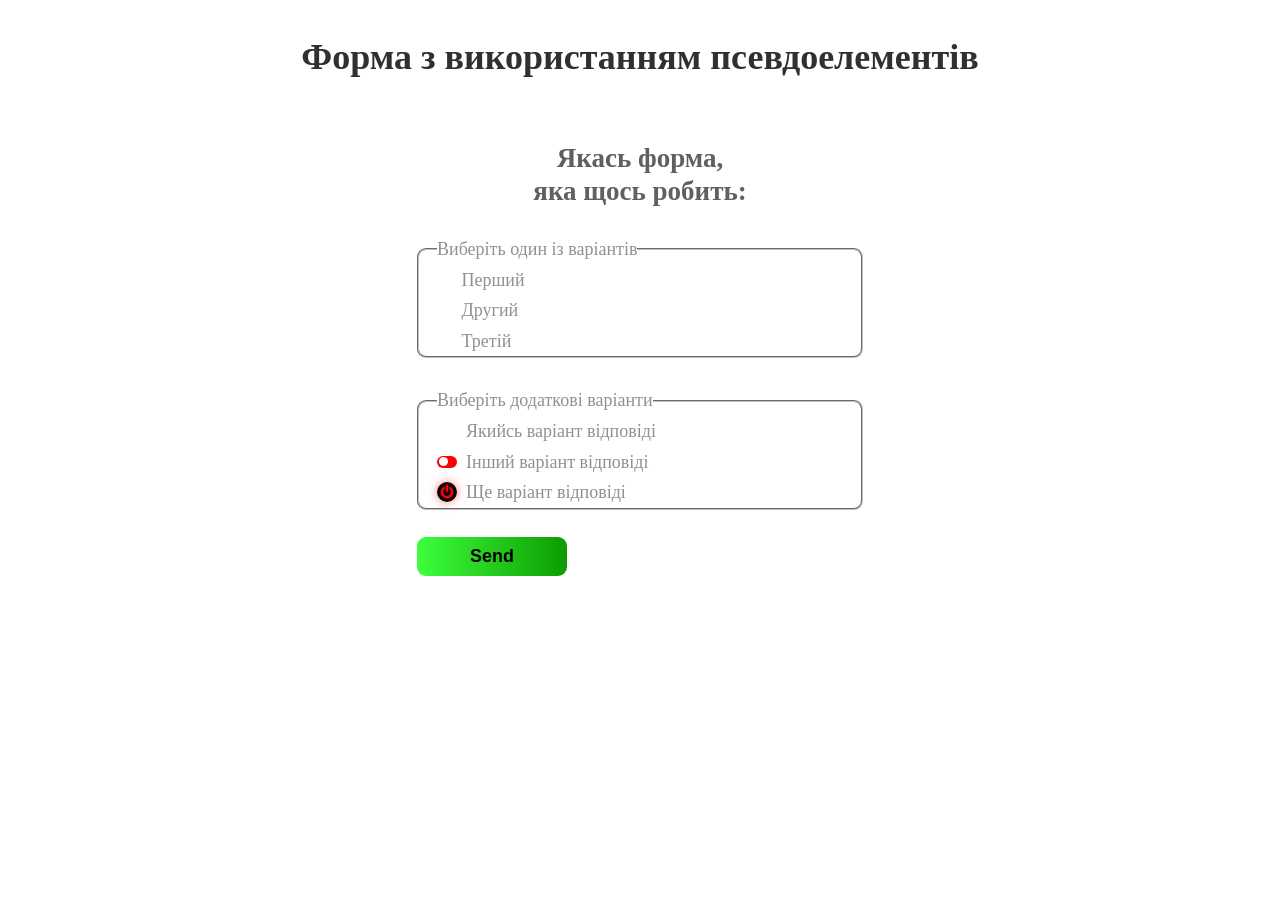
==== commit 944342ca: "add homework 13" ====
--- a/index.html
+++ b/index.html
@@ -1,531 +1,72 @@
 <!DOCTYPE html>
-<html lang="en">
+<html lang="ru">
 
 <head>
-  <meta charset="UTF-8">
-  <meta name="viewport" content="width=device-width, initial-scale=1.0">
-  <title>Homework template</title>
-  <link rel="stylesheet" href="css/style.css">
-  <link rel="stylesheet" href="fonts/stylesheet.css">
+    <meta charset="UTF-8">
+    <meta http-equiv="X-UA-Compatible" content="IE=edge">
+    <meta name="viewport" content="width=device-width, initial-scale=1.0">
+    <title>Домашнее задание №5</title>
+    <link rel="stylesheet" href="./css/style.css">
 </head>
 
 <body>
-  <header>
-    <div class="container header-line">
-      <div class="header-info">
-        <a href="index.html"><img src="img/logo.svg" alt="Logo" class="logo"></a>
-        <nav class="nav">
-          <ul class="nav-list">
-            <a href="#">
-              <li class="nav-element"><a href="#" class="nav-item">Home</a></li>
-            </a>
-
-            <a href="#">
-              <li class="nav-element"><a href="#" class="nav-item">Shop</a></li>
-            </a>
-
-            <a href="#">
-              <li class="nav-element parent">
-                <a href="#" class="nav-item">Plant Care</a>
-                <ul class="nav-element child">
-                  <li class="nav-element"><a href="#">Drainage</a></li>
-                  <li class="nav-element"><a href="#">Fungicides</a></li>
-                  <li class="nav-element"><a href="#">Fertilizer</a></li>
-                  <li class="nav-element parent">
-                    <a href="#">Priming</a>
-                    <ul class="nav-element child">
-                      <li class="nav-element"><a href="#">Universal</a></li>
-                      <li class="nav-element"><a href="#">For Ficus</a></li>
-                      <li class="nav-element"><a href="#">For Cacti</a></li>
-                      <li class="nav-element"><a href="#">For Citrus</a></li>
-                      <li class="nav-element"><a href="#">For those in bloom</a></li>
-                      <li class="nav-element"><a href="#">For Orchids</a></li>
-
-                    </ul>
-                  </li>
-                </ul>
-              </li>
-            </a><a href="#">
-              <li class="nav-element"><a href="#" class="nav-item">Blogs</a></li>
-            </a>
-          </ul>
-        </nav>
-        <div class="header-btns">
-
-          <img src="img/search-icon.svg" alt="" class="search-icon">
-          <img src="img/cart-icon.svg" alt="" class="cart-icon">
-
-          <a href="register.html" class="lgn-btn"><img src="img/logging-btn-icon.png" alt="">Login</a>
-        </div>
-
-      </div>
-  </header>
-  <main>
-    <section>
-      <div class="container">
-        <div class="wraper">
-          <div class="wraper-info">
-            <h3 class="wraper-suptitle">Welcome to GreenShop</h3>
-            <h1 class="wraper-title">
-              Let’s Make a
-              Better <span class="wraper-title-planet">Planet</span>
-            </h1>
-            <p class="wraper-text">
-              We are an online plant shop offering a wide range of cheap and trendy plants. Use our plants
-              to
-              create an unique Urban Jungle. Order your favorite plants!
-            </p>
-            <button class="wraper-btn"><a href="#">SHOP NOW</a></button>
-          </div>
-
-          <img src="img/wraper-img.png" alt="plant" class="wraper-img">
-        </div>
-      </div>
-    </section>
-
-    <section class="first_sect">
-      <div class="container">
-        <div class="content">
-          <div class="content-info">
-            <div class="left">
-              <div class="wraper-sale">
-                <div>
-                  <h3>Categories</h3>
-                  <ul>
-                    <li class="sale-list"><a href="">House Plants</a></li>
-                    <li class="sale-list"><a href="">Potter Plants</a></li>
-                    <li class="sale-list"><a href="">Seeds</a></li>
-                    <li class="sale-list"><a href="">Small Plants</a></li>
-                    <li class="sale-list"><a href="">Big Plants</a></li>
-                    <li class="sale-list"><a href="">Succulents</a></li>
-                    <li class="sale-list"><a href="">Trerrariums</a></li>
-                    <li class="sale-list"><a href="">Gardening</a></li>
-                    <li class="sale-list"><a href="">Accessories</a></li>
-                  </ul>
-                </div>
-                <div>
-                  <a href="index.html"><img src="img/super_sale_banner.png" alt="" class="sale_img"></a>
-                </div>
-              </div>
-
-            </div>
-            <div class="right">
-              <div class="right-nav">
-                <div>
-                  <ul class="nav_links">
-                    <li><a href="" class="active">All Plants</a></li>
-                    <li><a href="">New Arrivals</a></li>
-                    <li><a href="">Sale</a></li>
-                  </ul>
-                </div>
-                <div class="filter">
-                  <label for="sorting">Sort by:</label>
-                  <select name="Default sorting" id="sorting" class="select">
-                    <option value="">Default sorting</option>
-                    <option value="">Popular</option>
-                    <option value="">Most viewed</option>
-                    <option value="">Best rated</option>
-                  </select>
-                </div>
-              </div>
-              <div class="cards">
-                <div class="card">
-                  <div class="card_img">
-                    <img src="img/barbertondaisy.png" alt="" class="class_img">
-                    <div class="icons">
-                      <img src="img/shopping.svg" alt="" class="icon">
-                      <img src="img/heart.svg" alt="" class="icon">
-                      <img src="img/find.svg" alt="" class="icon">
-                    </div>
-                    
-                  </div>
-                  <h3 class="card_title">Barberton Daisy</h3>
-                    <span class="card_price">$119.00</span>
-                </div>
-
-                <div class="card">
-
-                  <div class="card_img">
-
-                    <img src="img/angelwingbegonia.png" alt="" class="class_img">
-
-                    <div class="icons">
-                      <img src="img/shopping.svg" alt="" class="icon">
-                      <img src="img/heart.svg" alt="" class="icon">
-                      <img src="img/find.svg" alt="" class="icon">
-                    </div>
-
-                  </div>
-
-                  <h3 class="card_title">Angel Wing Begonia</h3>
-                  <span class="card_price">$169.00</span>
-                </div>
-
-                <div class="card">
-                  <div class="card_img">
-
-                    <div class="off">
-                      <span>13% OFF</span>
-                    </div>
-
-                    <img src="img/africanviolet.png" alt="" class="class_img">
-
-                    <div class="icons">
-                      <img src="img/shopping.svg" alt="" class="icon">
-                      <img src="img/heart.svg" alt="" class="icon">
-                      <img src="img/find.svg" alt="" class="icon">
-                    </div>
-
-                  </div>
-
-                  <h3 class="card_title">African Violet</h3>
-
-                  <div class="card_prices">
-                    <span class="card_price">$199.00</span>
-                    <span class="old_card_price">$229.00</span>
-                  </div>
-
-                </div>
-
-
-
-                <div class="card">
-
-                  <div class="card_img">
-
-                    <img src="img/beachspiderlily.png" alt="" class="class_img">
-
-                    <div class="icons">
-                      <img src="img/shopping.svg" alt="" class="icon">
-                      <img src="img/heart.svg" alt="" class="icon">
-                      <img src="img/find.svg" alt="" class="icon">
-                    </div>
-                  </div>
-
-                  <h3 class="card_title">Beach Spider Lily</h3>
-                  <span class="card_price">$129.00</span>
-
-                </div>
-
-                <div class="card">
-                  <div class="card_img"><img src="img/blushingbromeliad.png" alt="" class="class_img">
-                    <div class="icons">
-                      <img src="img/shopping.svg" alt="" class="icon">
-                      <img src="img/heart.svg" alt="" class="icon">
-                      <img src="img/find.svg" alt="" class="icon">
-                    </div>
-                  </div>
-                  <h3 class="card_title">Blushing Bromeliad</h3>
-                  <span class="card_price">$139.00</span>
-                </div>
-
-                <div class="card">
-                  <div class="card_img"><img src="img/aluminumplant.png" alt="" class="class_img">
-                    <div class="icons">
-                      <img src="img/shopping.svg" alt="" class="icon">
-                      <img src="img/heart.svg" alt="" class="icon">
-                      <img src="img/find.svg" alt="" class="icon">
-                    </div>
-                  </div>
-                  <h3 class="card_title">Aluminum Plant</h3>
-                  <span class="card_price">$179.00</span>
-                </div>
-
-                <div class="card">
-                  <div class="card_img">
-                    <img src="img/bird'snestfern.png" alt="" class="class_img">
-                    <div class="icons">
-                      <img src="img/shopping.svg" alt="" class="icon">
-                      <img src="img/heart.svg" alt="" class="icon">
-                      <img src="img/find.svg" alt="" class="icon">
-                    </div>
-                  </div>
-                  <h3 class="card_title">Bird's Nest Fern</h3>
-                  <span class="card_price">$99.00</span>
-                </div>
-
-                <div class="card">
-                  <div class="card_img">
-                    <img src="img/broadleafladypalm.png" alt="" class="class_img">
-                    <div class="icons">
-                      <img src="img/shopping.svg" alt="" class="icon">
-                      <img src="img/heart.svg" alt="" class="icon">
-                      <img src="img/find.svg" alt="" class="icon">
-                    </div>
-                  </div>
-                  <h3 class="card_title">Broadleaf Lady Palm</h3>
-                  <span class="card_price">$59.00</span>
-                </div>
-
-                <div class="card">
-                  <div class="card_img">
-                    <img src="img/chineseevergreen.png" alt="" class="class_img">
-                    <div class="icons">
-                      <img src="img/shopping.svg" alt="" class="icon">
-                      <img src="img/heart.svg" alt="" class="icon">
-                      <img src="img/find.svg" alt="" class="icon">
-                    </div>
-                  </div>
-                  <h3 class="card_title">Chinese Evergreen</h3>
-                  <span class="card_price">$39.00</span>
-                </div>
-
-              </div>
-
-            </div>
-          </div>
-          <div class="pages">
-            <a href="" class="button btn-active">1</a>
-            <a href="" class="button">2</a>
-            <a href="" class="button">3</a>
-            <a href="" class="button">4</a>
-            <a href="" class="button"><img src="img/arrowright.svg" alt=""></a>
-          </div>
-        </div>
-
-      </div>
-
-    </section>
-
-    <section>
-      <div class="container">
-        <div class="sect_two">
-          <div class="find-more">
-            <div class="find-more-card">
-              <img src="img/findmoreimg1.png" alt="" class="find-more-img">
-              <div class="find-more-card-right">
-                <h2 class="find-more-title">Summer cactus
-                  & succulents</h2>
-                <p class="find-more-text">We are an online plant shop offering a wide range of cheap and trendy plants
-                </p>
-                <a href="" class="find-more-btn"><span>Find More</span> <img src="img/findmore_arrow.svg" alt=""
-                    class="findmore-arrow"></a>
-              </div>
-            </div>
-
-            <div class="find-more-card">
-              <img src="img/findmoreimg2.png" alt="" class="find-more-img">
-              <div class="find-more-card-right">
-                <h2 class="find-more-title">Styling Trends
-                  & much more</h2>
-                <p class="find-more-text">We are an online plant shop offering a wide range of cheap and trendy plants
-                </p>
-                <a href="" class="find-more-btn"><span>Find More</span> <img src="img/findmore_arrow.svg" alt=""
-                    class="findmore-arrow"></a>
-              </div>
-            </div>
-          </div>
-
-
-          <div class="posts">
-            <div class="posts_upper">
-              <h2 class="posts_title">Our Blog Posts</h2>
-              <p class="posts_description">We are an online plant shop offering a wide range of cheap and trendy plants.
-              </p>
-            </div>
-
-
-            <div class="posts_cards">
-              <div class="posts_cards_container">
-                <div class="posts_card">
-                  <img src="img/01.png" alt="" class="posts_img">
-                  <div class="post_cards_content">
-                    <span class="posts_card_time">September 12 I Read in 6 minutes</span>
-                    <h3 class="posts_card_title">Cactus & Succulent
-                      Care Tips</h3>
-                    <p class="posts_card_description">Cacti are succulents are easy care plants for any home or patio.
+    <main>
+        <section class="container">
+            <h1 class="main-title">Форма з використанням псевдоелементів</h1>
+            <form class="costom-form">
+                <h2 class="secondary-title">Якась форма, <br>яка щось робить:</h2>
+                <fieldset class="fieldset">
+                    <legend>Виберіть один із варіантів</legend>
+                    <p>
+                        <label class="label radio-group">
+                            <input type="radio" name="variant" value="1">
+                            <span class="pseudo"></span>
+                            Перший
+                        </label>
                     </p>
-                    <a href="" class="post_card_btn">Read More</a>
-                  </div>
-                </div>
-              </div>
-
-              <div class="posts_cards_container">
-                <div class="posts_card">
-                  <img src="img/02.png" alt="" class="posts_img">
-                  <div class="post_cards_content">
-                    <span class="posts_card_time">September 13 I Read in 2 minutes</span>
-                    <h3 class="posts_card_title">Top 10 Succulents for
-                      Your Home</h3>
-                    <p class="posts_card_description">Best in hanging baskets. Prefers medium to high light.</p>
-                    <a href="" class="post_card_btn">Read More</a>
-                  </div>
-                </div>
-              </div>
-
-              <div class="posts_cards_container">
-                <div class="posts_card">
-                  <img src="img/03.png" alt="" class="posts_img">
-                  <div class="post_cards_content">
-                    <span class="posts_card_time">September 15 I Read in 3 minutes</span>
-                    <h3 class="posts_card_title">Cacti & Succulent
-                      Care Tips</h3>
-                    <p class="posts_card_description">Cacti and succulents thrive in containers and because most are..
+                    <p>
+                        <label class="label radio-group">
+                            <input type="radio" name="variant" value="2">
+                            <span class="pseudo"></span>
+                            Другий
+                        </label>
                     </p>
-                    <a href="" class="post_card_btn active_btn">Read More</a>
-                  </div>
-                </div>
-              </div>
-
-              <div class="posts_cards_container">
-                <div class="posts_card">
-                  <img src="img/04.png" alt="" class="posts_img">
-                  <div class="post_cards_content">
-                    <span class="posts_card_time">September 15 I Read in 2 minutes</span>
-                    <h3 class="posts_card_title">Best Houseplants
-                      Room by Room</h3>
-                    <p class="posts_card_description">The benefits of houseplants are endless. In addition to..</p>
-                    <a href="" class="post_card_btn">Read More</a>
-                  </div>
-                </div>
-              </div>
-            </div>
-          </div>
-        </div>
-
-      </div>
-    </section>
-
-     <section>
-      <div class="container">
-        <div class="first-sect">
-          <div class="cards">
-
-            <div class="card">
-              <img src="img/card1.svg" alt="" class="card-img">
-              <h3 class="card-title">Garden Care</h3>
-              <p class="card-description">We are an online plant shop offering a wide range of cheap and trendy plants.
-              </p>
-            </div>
-
-            <div class="card">
-              <img src="img/card2.svg" alt="" class="card-img">
-              <h3 class="card-title">Plant Renovation</h3>
-              <p class="card-description">We are an online plant shop offering a wide range of cheap and trendy plants.
-              </p>
-            </div>
-
-            <div class="card">
-              <img src="img/card3.svg" alt="" class="card-img">
-              <h3 class="card-title">Watering Graden</h3>
-              <p class="card-description">We are an online plant shop offering a wide range of cheap and trendy plants.
-              </p>
-            </div>
-
-          </div>
-          <div class="form">
-            <h3 class="form-title">Would you like to join newsletters?</h3>
-            <div class="input">
-              <input type="email" class="email-input" placeholder="enter your email address...">
-              <button type="email" class="email-btn">Join</button>
-            </div>
-            <p class="form-description">We usually post offers and challenges in newsletter. We’re your online
-              houseplant destination. We offer a wide range of houseplants and accessories shipped directly from our
-              (green)house to yours! </p>
-          </div>
-        </div>
-      </div>
-    </section>
-
-    <section class="section-two">
-      <div class="container-two">
-        <div class="section-two-content">
-          <img src="img/logo.svg" alt="" class="logo">
-
-          <div class="location">
-            <img src="img/Location.svg" alt="" class="location-img">
-            <p class="address">70 West Buckingham Ave.
-              Farmingdale, NY 11735</p>
-          </div>
-
-          <div class="email-s">
-            <img src="img/Message.svg" alt="" class="email-img">
-            <p class="email"><a href="mailto:contact@greenshop.com">contact@greenshop.com</a></p>
-          </div>
-
-          <div class="phone">
-            <img src="img/phone-icon.svg" alt="" class="phone-img">
-            <p class="number"><a href="tel:+88 01911 717 490">+88 01911 717 490</a></p>
-          </div>
-        </div>
-      </div>
-    </section>
-  </main>
-
-
-<footer class="footer">
-    <div class="container-two">
-      <div class="footer-content">
-        <div class="footer-left">
-
-          <div class="account">
-            <h3 class="account-title">My Account</h3>
-            <ul class="account-list">
-              <li class="account-list-item"><a href="#">My Account</a></li>
-              <li class="account-list-item"><a href="#">Our stores
-                </a></li>
-              <li class="account-list-item"><a href="#">Contact us
-                </a></li>
-              <li class="account-list-item"><a href="#">Career
-                </a></li>
-              <li class="account-list-item"><a href="#">Specials</a></li>
-            </ul>
-          </div>
-
-          <div class="help">
-            <h3 class="help-title">Help & Guide</h3>
-            <ul class="help-list">
-              <li class="help-list-item"><a href="#">Help Center</a>
-              </li>
-              <li class="help-list-item"><a href="#">How to Buy</a>
-              </li>
-              <li class="help-list-item"><a href="#">Shipping & Delivery</a>
-              </li>
-              <li class="help-list-item"><a href="#">Product Policy</a>
-              </li>
-              <li class="help-list-item"><a href="#">How to Return</a></li>
-            </ul>
-          </div>
-
-          <div class="categories">
-            <h3 class="categories-title">Categories</h3>
-            <ul class="categories-list">
-              <li class="categories-list-item"><a href="#">House Plants</a>
-              </li>
-              <li class="categories-list-item"><a href="#">Potter Plants</a>
-              </li>
-              <li class="categories-list-item"><a href="#">Seeds</a>
-              </li>
-              <li class="categories-list-item"><a href="#">Small Plants</a>
-              </li>
-              <li class="categories-list-item"><a href="#">Accessories</a></li>
-            </ul>
-          </div>
-        </div>
-        <div class="footer-right">
-          <div class="social">
-            <h3 class="social-title">Social Media</h3>
-            <div class="social-icons">
-              <a href="#"><img src="img/Facebook.svg" alt="" class="social-icons-fb social-icon"></a>
-              <a href="#"><img src="img/Instagram.svg" alt="" class="social-icons-ins social-icon"></a>
-              <a href="#"><img src="img/Twitter.svg" alt="" class="social-icons-tw social-icon"></a>
-              <a href="#"><img src="img/Linkidin.svg" alt="" class="social-icons-in social-icon"></a>
-              <a href="#"><img src="images/Youtube.svg" alt="" class="social-icons-yt social-icon"></a>
-            </div>
-          </div>
-          <div class="accept">
-            <h3 class="accept-title">We accept</h3>
-            <img src="img/accept-img.png" alt="" class="accept-img">
-          </div>
-        </div>
-      </div>
-    </div>
-  </footer>
-  <div class="rights">
-    <div class="container-two">
-      <span class="right">© 2021 GreenShop. All Rights Reserved.</span>
-    </div>
-  </div>
+                    <p>
+                        <label class="label radio-group">
+                            <input type="radio" name="variant" value="3">
+                            <span class="pseudo"></span>
+                            Третій
+                        </label>
+                    </p>
+                </fieldset>
+                <fieldset class="fieldset">
+                    <legend>Виберіть додаткові варіанти</legend>
+                    <p>
+                        <label class="label checkbox-group type-1">
+                            <input type="checkbox" name="additional" value="some">
+                            <span class="pseudo"></span>
+                            Якийсь варіант відповіді
+                        </label>
+                    </p>
+                    <p>
+                        <label class="label checkbox-group type-2">
+                            <input type="checkbox" name="additional" value="other">
+                            <span class="pseudo"></span>
+                            Інший варіант відповіді
+                        </label>
+                    </p>
+                    <p>
+                        <label class="label checkbox-group type-3">
+                            <input type="checkbox" name="additional" value="more">
+                            <span class="pseudo"></span>
+                            Ще варіант відповіді
+                        </label>
+                    </p>
+                </fieldset>
+                <button type="submit" class="btn">Send</button>
+            </form>
+        </section>
+    </main>
 </body>
 
 </html>
--- a/css/style.css
+++ b/css/style.css
@@ -1,924 +1,229 @@
-:root {
-  --font-family: 'Cera Pro', sans-serif;
-  --basic-font-weight: 400;
-  --container-width: 1200px;
-  --basic-text-color: #3D3D3D;
-  --basic-background-color: #FBFBFB;
-  --basic-font-size: 15px;
-}
-
-html {
-  font-family: var(--font-family);
-  font-weight: var(--basic-font-weight);
-  color: var(--basic-text-color);
-  font-size: var(--basic-font-size);
-}
-
-* {
-  box-sizing: border-box;
+*,
+::before,
+::after {
   margin: 0;
   padding: 0;
-}
-
-a {
-  color: black;
-  text-decoration: none;
-}
-
-ul {
-  list-style-type: none;
-}
-
-img {
-  max-width: 100%;
-  object-fit: cover;
-}
-
-body {
-  font-family: var(--font-family);
+  box-sizing: border-box;
+}
+
+html {
+  font-family: cursive;
+  font-size: 18px;
+  font-weight: 400;
+  line-height: 1.7;
+  color: #909090;
+}
+
+main {
+  padding-top: 2rem;
+  padding-bottom: 4rem;
 }
 
 .container {
-  max-width: var(--container-width);
   width: 100%;
-  margin: 0 auto;
-  padding-top: 25px;
-}
-
-.logo {
-  max-width: 150px;
-  max-height: 35px;
-}
-
-.header-line {
-  border-bottom: 0.3px solid rgba(70, 163, 88, 0.4);
-}
-
-.header-info {
+  max-width: 1110px;
+  margin-left: auto;
+  margin-right: auto;
+  padding-left: 1rem;
+  padding-right: 1rem;
+}
+
+h1,
+h2 {
+  font-weight: 700;
+  line-height: 1.2;
+}
+
+.main-title {
+  font-size: 2rem;
+  margin-bottom: 2rem;
+  color: #303030;
+  text-align: center;
+}
+
+.secondary-title {
+  font-size: 1.5rem;
+  margin-bottom: 1.5rem;
+  color: #606060;
+  text-align: center;
+}
+
+.costom-form {
+  padding: 1.5rem;
+  max-width: 500px;
+  margin-left: auto;
+  margin-right: auto;
+  border-radius: 1rem;
+  position: relative;
+  /* background-color: rgb(240, 240, 240); */
+  /* box-shadow: 0 0 15px rgba(240, 240, 240, 0.5); */
+}
+
+.costom-form::before {
+  content: '';
+  display: block;
+  width: 90%;
+  height: 2rem;
+  position: absolute;
+  left: 5%;
+  top: calc(100% - 1rem);
+  border-radius: 1rem;
+  z-index: -1;
+  /* background-color: rgb(230, 230, 230); */
+  /* box-shadow: 0 0 15px rgba(230, 230, 230, 0.5); */
+}
+
+.costom-form::after {
+  content: '';
+  /* : ; */
+  width: 80%;
+  height: 2rem;
+  position: absolute;
+  left: 10%;
+  top: calc(100%);
+  border-radius: 1rem;
+  z-index: -2;
+  /* background-color: rgb(220, 220, 220); */
+  /* box-shadow: 0 0 15px rgba(220, 220, 220, 0.5); */
+}
+
+.costom-form .fieldset {
+  padding-left: 1rem;
+  margin-bottom: 1.5rem;
+  border-radius: 0.5rem;
+}
+
+.costom-form .label {
+  cursor: pointer;
+}
+
+.radio-group input[type='radio'] {
+  width: 0;
+  height: 0;
+  opacity: 0;
+  position: absolute;
+}
+
+.radio-group .pseudo {
+  display: inline-block;
+  width: 20px;
+  height: 20px;
+  background: url();
+  /* opacity: 0; */
+
+}
+
+.radio-group input[type='radio']:checked+.pseudo {
+
+
+  background: url(../images/arrow.png) no-repeat center/contain;
+}
+
+.checkbox-group {
   display: flex;
-  justify-content: space-between;
-  /* background-color: aquamarine; */
-  text-align: center;
   align-items: center;
+}
+
+.checkbox-group .pseudo {
+  margin-right: 0.5rem;
+}
+
+.checkbox-group input[type='checkbox'] {
+  width: 0;
+  height: 0;
+  opacity: 0;
+  position: absolute;
+}
+
+.checkbox-group.type-1 .pseudo {
+  display: inline-block;
+  width: 20px;
+  height: 20px;
+
+  opacity: 0;
+  transition: all 0.2s linear;
+}
+
+.checkbox-group.type-1 input[type='checkbox']:checked+.pseudo {
+  opacity: 1;
+  background: url(../images/check.png) no-repeat center/contain;
+}
+
+.checkbox-group.type-2 .pseudo {
+  display: inline-block;
   position: relative;
-  padding-bottom: 16px;
-}
-
-.nav-list {
-  display: flex;
-  gap: 25px;
-  position: absolute;
-  top: 9px;
-  left: 29%;
-
-}
-
-.nav-item {
-  font-family: Cera Pro;
-  font-weight: 400;
-  font-size: 16px;
-  color: #3D3D3D;
-  padding-bottom: 24px;
-  border-bottom: solid 0 transparent
-}
-
-.nav-item:hover {
-  border-bottom: solid 3px rgba(70, 163, 88, 1);
-  text-shadow: 1px 0px 0px currentColor;
-
-}
-
-.parent {
+  width: 20px;
+  height: 12px;
+  transition: all 0.2s linear;
+  border-radius: 6px;
+  background-color: red;
+}
+
+.checkbox-group.type-2 .pseudo::before {
+  content: '';
+  display: inline-block;
+  position: absolute;
+  width: 9px;
+  height: 9px;
+  top: 1px;
+  left: 2px;
+  transition: all 0.2s linear;
+  border-radius: 50%;
+  background-color: white;
+}
+
+.checkbox-group.type-2 input[type='checkbox']:checked+.pseudo {
+  background-color: green;
+}
+
+.checkbox-group.type-2 input[type='checkbox']:checked+.pseudo::before {
+  left: 9px;
+}
+
+.checkbox-group.type-3 .pseudo {
+  display: inline-block;
   position: relative;
-}
-
-.child {
-  display: none;
-  position: absolute;
-  top: 0;
-  left: 100%;
-  z-index: 1;
-}
-
-.parent:hover>.child {
+  width: 20px;
+  height: 20px;
+  transition: all 0.2s linear;
+  border-radius: 50%;
+  background: url(../images/toggler.png) no-repeat center/contain;
+  background-color: rgb(255, 0, 0);
+  box-shadow: 0 0 10px rgba(255, 0, 0, 0.5);
+}
+
+.checkbox-group.type-3 input[type='checkbox']:checked+.pseudo {
+  background-color: green;
+  box-shadow: 0 0 10px rgba(0, 255, 0, 0.5);
+}
+
+.checkbox-group.type-3 .pseudo::before {
+  content: '';
   display: block;
-}
-
-li:has(ul):not(:has(.nav-item))::after {
-  content: ">";
-  position: absolute;
-  right: 15px;
-  color: black;
-  transition: all 0.1s ease;
-}
-
-li:has(ul):not(:has(.nav-item)):hover::after {
-  content: "<";
-  color: white;
-  right: 15px;
-}
-
-.nav-list>.parent>.child {
-  top: 100%;
-  left: 0;
-}
-
-.nav-item {
-  background-color: white;
-  display: inline-block;
-}
-
-.child>.nav-element {
-  padding: 8px 14px;
-  background-color: #EDF6EE;
-  min-width: 190px;
-}
-
-.child>.nav-element:hover {
-  background-color: #1A712A;
-  transition: all 0.3s ease;
-}
-
-.child li:hover>a {
-  color: white;
-}
-
-.active-nav-element {
-  font-weight: 700;
-  text-decoration: underline 3px rgba(70, 163, 88, 1);
-  text-underline-offset: 26px;
-}
-
-.header-btns {
-  display: flex;
-  gap: 30px;
-  align-items: center;
-}
-
-.search-icon,
-.cart-icon {
-  transition: all 0.2s linear;
-}
-
-.cart-icon:hover {
-  transform: scale(1.1);
+  width: 100%;
+  height: 100%;
+  position: absolute;
+  z-index: -1;
+}
+
+.btn {
+  display: inline-block;
+  min-width: 150px;
+  background-image: linear-gradient(90deg,
+      rgb(61, 255, 61) 0%,
+      rgb(13, 155, 0) 50%,
+      rgb(61, 255, 61) 100%);
+  background-size: 200%;
+  background-position: 0 0;
+  transition: all 0.2s linear;
+  border: none;
+  padding: 0.5rem 1.5rem;
+  font-size: 1rem;
+  border-radius: 0.5rem;
+  font-weight: bold;
   cursor: pointer;
 }
 
-.search-icon:hover {
-  transform: scale(1.1);
-  cursor: pointer;
-}
-
-.lgn-btn {
-  display: flex;
-  gap: 4px;
-  background-color: #46A358;
-  border-radius: 6px;
-  padding: 8px 18px;
-  color: white;
-  font-family: Cera pro, sans-serif;
-  font-weight: 500;
-  font-size: 16px;
-  transition: all 0.3s linear;
-}
-
-.lgn-btn:hover {
-  background-color: #326f3e;
-}
-
-.wraper {
-  background-color: #F5F5F580;
-}
-
-.wraper-info {
-  max-width: 50%;
-  width: 100%;
-  display: inline-block;
-  padding: 91px 0px 85px 40px;
-  vertical-align: top;
-  margin-right: 85px;
-}
-
-.wraper-suptitle {
-  color: #3D3D3D;
-  font-weight: 500;
-  font-size: 14px;
-  line-height: 16px;
-  letter-spacing: 10%;
-  text-transform: uppercase;
-}
-
-.wraper-title {
-  color: #3D3D3D;
-  font-weight: 900;
-  font-size: 70px;
-  line-height: 70px;
-  letter-spacing: 0%;
-  text-transform: uppercase;
-  margin-bottom: 5px;
-}
-
-.wraper-title-planet {
-  color: #46A358;
-}
-
-.wraper-text {
-  color: #727272;
-  font-weight: 400;
-  font-size: 14px;
-  line-height: 24px;
-  max-width: 535px;
-  margin-bottom: 44px;
-}
-
-.wraper-btn {
-  font-family: Cera Pro;
-  font-weight: 700;
-  font-size: 16px;
-  line-height: 20px;
-  text-transform: uppercase;
-  background-color: #46A358;
-  padding: 11px 27px;
-  border: none;
-  border-radius: 6px;
-  transition: all 0.3s linear;
-}
-
-.wraper-btn:hover {
-  background-color: #326f3e;
-  cursor: pointer;
-}
-
-.wraper-btn a {
-  color: white;
-}
-
-.content {
-  display: flex;
-  flex-direction: column;
-  gap: 90px;
-}
-
-.content-info {
-  display: flex;
-}
-
-.left {
-  display: flex;
-  flex-direction: column;
-  justify-content: space-between;
-}
-
-.wraper-sale {
-  background-color: var(--basic-background-color);
-  max-width: 310px;
-  min-height: 1224px;
-  height: 100%;
-  padding-top: 14px;
-  padding-left: 18px;
-  display: flex;
-  flex-direction: column;
-  justify-content: space-between;
-}
-
-.wraper-sale h3 {
-  margin-bottom: 10px;
-  font-size: 18px;
-  font-weight: 700;
-}
-
-.sale-list {
-  padding-left: 10px;
-  font-size: 15px;
-  font-weight: 400;
-  line-height: 40px;
-  color: rgba(61, 61, 61, 1);
-
-}
-
-.sale-list a {
-  color: rgba(61, 61, 61, 1);
-  transition: all 0.2s linear;
-}
-
-.sale-list:hover a {
-  color: #46A358;
-
-}
-
-.sale-list:not(:last-of-type) {
-  margin-bottom: 20px
-}
-
-.sale_img {
-  max-width: 310px;
-  max-height: 470px;
-  float: inline-end;
-}
-
-.right {
-  display: flex;
-  flex-direction: column;
-  justify-content: space-between;
-  width: 100%;
-  margin-left: 50px;
-
-}
-
-.right-nav {
-  display: flex;
-  gap: 400px;
-  margin-bottom: 31px;
-}
-
-.nav_links {
-  display: flex;
-  flex-direction: row;
-  gap: 40px;
-
-}
-
-.nav_links li a {
-
-  transition: all 0.2s linear;
-}
-
-.nav_links li:hover a {
-  color: #46A358;
-}
-
-.active {
-  color: #46A358;
-  font-weight: 700;
-  text-decoration: underline 2px;
-  text-underline-offset: 7px;
-}
-
-.select {
-  background-color: none;
-  border: 0px;
-  font-family: var(--font-family);
-  line-height: 16px;
-}
-
-.cards {
-  display: flex;
-  flex-wrap: wrap;
-  gap: 33px;
-
-}
-
-.card_img {
-  min-width: 258px;
-  min-height: 300px;
-  background-color: var(--basic-background-color);
-  text-align: center;
-  position: relative;
-  overflow: hidden;
-
-}
-
-.card_img::before {
-  content: "";
-  position: absolute;
-  top: 0;
-  left: 0;
-  width: 100%;
-  height: 2px;
-  background-color: #46A358;
-  transform: scaleX(0);
-  transition: transform 0.2s ease-out;
-}
-
-.card_img:hover::before {
-  transform: scaleX(1);
-}
-
-.card_title {
-  margin-top: 12px;
-  font-weight: var(--basic-font-weight);
-}
-
-.card_prices {
-  display: flex;
-  gap: 15px;
-}
-
-.old_card_price {
-  color: #A5A5A5;
-  font-size: 18px;
-  text-decoration: line-through;
-}
-
-.card_price {
-  color: #46A358;
-  font-weight: 700;
-  font-size: 18px;
-}
-
-.nav {
-  display: flex;
-  justify-content: space-between;
-
-}
-
-.wrap {
-  display: flex;
-  flex-direction: column;
-  justify-content: center;
-  height: 100vh;
-  gap: 31px;
-}
-
-.icons {
-  height: 100%;
-  display: flex;
-  gap: 10px;
-  justify-content: center;
-  transform: scaleY(0);
-  transition: transform 0.2s ease-out;
-}
-
-.card_img:hover .icons {
-  transform: scaleY(1);
-}
-
-.class_img {
-  max-width: 250px;
-  max-height: 250px;
-}
-
-.icon path {
-  background-color: white;
-  padding: 8px;
-}
-
-.icon:hover {
-  cursor: pointer;
-  filter: brightness(0) saturate(100%) invert(55%) sepia(42%) saturate(564%) hue-rotate(80deg) brightness(91%) contrast(89%);
-}
-
-path:hover {
-  fill: #46A358;
-  cursor: pointer;
-}
-
-.off {
-  background-color: #46A358;
-  max-width: 31%;
-  padding: 7px;
-  color: white;
-  font-weight: 500;
-  font-size: 16px;
-  position: absolute;
-  top: 14px;
-}
-
-.first_sect {
-  margin-bottom: 121px;
-}
-
-.pages {
-  display: flex;
-  justify-content: flex-end;
-  gap: 10px;
-
-}
-
-.button {
-  min-width: 40px;
-  min-height: 35px;
-  border: 1px solid #E5E5E5;
-  border-radius: 4px;
-  font-family: 'Cera Pro', sans-serif;
-  font-weight: 400;
-  font-size: 18px;
-  text-align: center;
-  line-height: 2;
-  transition: all 0.2s linear;
-}
-
-.button:hover {
-  background-color: #e9e9e9;
-}
-
-.btn-active {
-  background-color: #46A358;
-  color: #ffffff;
-}
-
-.btn-active:hover {
-  background-color: #46A358;
-}
-
-.sect_two {
-  display: flex;
-  flex-direction: column;
-  gap: 138px;
-}
-
-.find-more {
-  display: flex;
-
-  gap: 28px;
-}
-
-.find-more-card {
-  display: flex;
-  padding: 37px 30px 46px 0px;
-  background-color: var(--basic-background-color);
-  position: relative;
-  justify-content: flex-end;
-}
-
-.find-more-img {
-  position: absolute;
-  top: -69px;
-  left: 0;
-  width: 287px;
-  height: 292px;
-}
-
-.find-more-card-right {
-  display: flex;
-  justify-content: right;
-  flex-direction: column;
-  max-width: 50%;
-  width: 100%;
-  text-align: right;
-  gap: 1rem;
-}
-
-.find-more-title {
-  font-weight: 900;
-  font-size: 18px;
-  text-transform: uppercase;
-}
-
-.find-more-text {
-  color: #727272;
-  line-height: 24px;
-}
-
-.find-more-btn {
-  display: flex;
-  justify-content: center;
-  text-align: center;
-  align-items: center;
-  background-color: #46A358;
-  color: white;
-  border-radius: 6px;
-  padding: 10px 28px;
-  margin-left: auto;
-  transition: all 0.3s linear;
-}
-
-.find-more-btn:hover {
-  background-color: #326f3e;
-}
-
-.findmore-arrow {
-  max-width: 18px;
-  max-height: 18px;
-}
-
-.posts_upper {
-  display: flex;
-  flex-direction: column;
-  gap: 1rem;
-  text-align: center;
-  margin-bottom: 35px;
-}
-
-.posts_cards {
-  display: flex;
-  justify-content: space-between;
-  margin-bottom: 68px;
-}
-
-.posts_cards_container {
-  width: 268px;
-}
-
-.posts_card {
-  background: var(--basic-background-color);
-}
-
-.post_cards_content {
-  display: flex;
-  flex-direction: column;
-  padding: 9px 13px 10px 13px;
-  min-width: 268px;
-  min-height: 167px;
-}
-
-.posts_card_time {
-  color: #46A358;
-  font-weight: 500;
-  line-height: 16px;
-}
-
-.posts_card_title {
-  font-size: 20px;
-  font-weight: 700;
-  line-height: 26px;
-}
-
-.posts_card_description {
-
-  flex-grow: 1;
-}
-
-.post_card_btn {
-  display: flex;
-  background-color: var(--basic-background-color);
-  color: var(--basic-text-color);
-  font-weight: 500;
-  font-size: 14px;
-  line-height: 16px;
-  border: none;
-  gap: 3px;
-  background-image: url('../img/readmore_arrowright.svg');
-  background-repeat: no-repeat;
-  background-position: 73px 2px;
-  transition: all 0.3s linear;
-}
-
-.post_card_btn:hover {
-  color: #46A358;
-  background-image: url('../img/readmore_arrowright_active.svg');
-  background-repeat: no-repeat;
-  background-position: 73px 2px;
-}
-
-.first-sect {
-  display: flex;
-  background-color: #FBFBFB;
-  padding: 24px 25px;
-  justify-content: space-between;
-
-  .cards {
-    display: flex;
-    justify-content: space-between;
-    gap: 60px;
-    position: relative;
-
-    .card::after {
-      content: '';
-      border-right: 1px solid rgba(70, 163, 88, 0.05);
-      position: absolute;
-      top: 0;
-      left: 31%;
-      height: 100%;
-    }
-
-    .card::before {
-      content: '';
-      border-right: 1px solid rgba(70, 163, 88, 0.05);
-      position: absolute;
-      top: 0;
-      right: 33%;
-      height: 100%;
-    }
-
-    .card {
-      max-width: 204px;
-    }
-
-    .card-img {
-      margin-bottom: 15px;
-    }
-
-    .card-title {
-      margin-bottom: 10px;
-    }
-  }
-
-  p {
-    color: #727272;
-  }
-}
-
-
-
-.form {
-  display: flex;
-  flex-direction: column;
-  justify-content: end;
-
-  max-width: 354px;
-
-  .form-title {
-    margin-bottom: 25px;
-  }
-
-  .form-description {
-    font-size: 13px;
-  }
-
-  .email-input {
-    width: 100%;
-    min-height: 40px;
-    box-shadow: 0px 0px 20px 0px rgba(0, 0, 0, 0.06);
-    border: none;
-    border-radius: 6px;
-    margin-bottom: 18px;
-  }
-
-  .email-input[placeholder] {
-    padding: 12px 86px 12px 11px;
-  }
-
-  .email-input::placeholder {
-    color: #ACACAC;
-  }
-
-  .email-input:focus {
-    outline: none;
-  }
-
-  .input {
-    position: relative;
-
-    .email-btn {
-      display: flex;
-      background-color: #46A358;
-      max-height: 40px;
-      padding: 12px 25px;
-      position: absolute;
-      top: 0;
-      left: 78%;
-      border-radius: 0 6px 6px 0;
-      color: white;
-      font-size: 18px;
-      font-weight: 700;
-      align-items: center;
-      border: none;
-      cursor: pointer;
-      transition: all 0.4s ease;
-    }
-
-    .email-btn:hover {
-      background-color: #337440;
-    }
-  }
-
-}
-
-.container-two {
-  max-width: var(--container-width);
-  width: 100%;
-  margin: 0 auto;
-}
-
-.section-two-content {
-  background-image: linear-gradient(90deg, rgba(237, 246, 239, 1), rgba(82, 195, 104, 1));
-  display: flex;
-  justify-content: space-between;
-  padding: 27px 23px;
-
-  align-items: center;
-
-  p {
-    color: #3D3D3D;
-  }
-
-  .logo {
-    object-fit: contain;
-  }
-
-  .location {
-    display: flex;
-    gap: 9px;
-    position: relative;
-
-    img {
-      max-height: 20px;
-      max-width: 20px;
-    }
-
-    .location-img {
-      margin: auto;
-    }
-
-    .address {
-      max-width: 178px;
-      transition: all 0.1s linear;
-    }
-
-    .address:hover {
-      color: #46A358;
-      cursor: pointer;
-    }
-  }
-
-  .email-s {
-    display: flex;
-    gap: 9px;
-
-    img {
-      max-height: 20px;
-      max-width: 20px;
-    }
-
-    .email a {
-      color: black;
-      transition: all 0.1s linear;
-    }
-
-    .email:hover a {
-      color: #46A358;
-    }
-  }
-
-  .phone {
-    display: flex;
-    gap: 9px;
-
-    img {
-      max-height: 20px;
-      max-width: 20px;
-    }
-  }
-
-  .phone a {
-    color: black;
-    transition: all 0.1s linear;
-  }
-
-  .phone:hover a {
-    color: #46A358;
-  }
-}
-
-.footer-content {
-  display: flex;
-  justify-content: space-between;
-  padding: 33px 155px 29px 25px;
-  background-color: #FBFBFB;
-  border-bottom: 1px solid rgba(70, 163, 88, 0.2);
-  margin-bottom: 7px;
-
-  .footer-left {
-    display: flex;
-    gap: 160px;
-  }
-}
-
-.footer-left {
-
-  .help-title,
-  .account-title,
-  .categories-title {
-    margin-bottom: 10px;
-  }
-
-  li {
-    margin-bottom: 12px;
-    color: #3D3D3D;
-    font-size: 14px;
-  }
-
-  .help-list-item a,
-  .categories-list-item a,
-  .account-list-item a {
-    color: black;
-    transition: all 0.2s linear;
-  }
-
-  .help-list-item:hover a {
-    color: #46A358;
-  }
-
-  .categories-list-item:hover a {
-    color: #46A358;
-  }
-
-  .account-list-item:hover a {
-    color: #46A358;
-  }
-
-
-}
-
-.social-icons {
-  margin-top: 20px;
-  margin-bottom: 33px;
-
-}
-
-.social-icon {
-  transition: all 0.2s ease;
-}
-
-.social-icon:hover {
-  transform: scale(1.1);
-}
-
-.right {
-  display: flex;
-  justify-content: center;
-  align-items: center;
-  margin-bottom: 13px;
+.btn:hover {
+  background-position: 100% 0;
 }
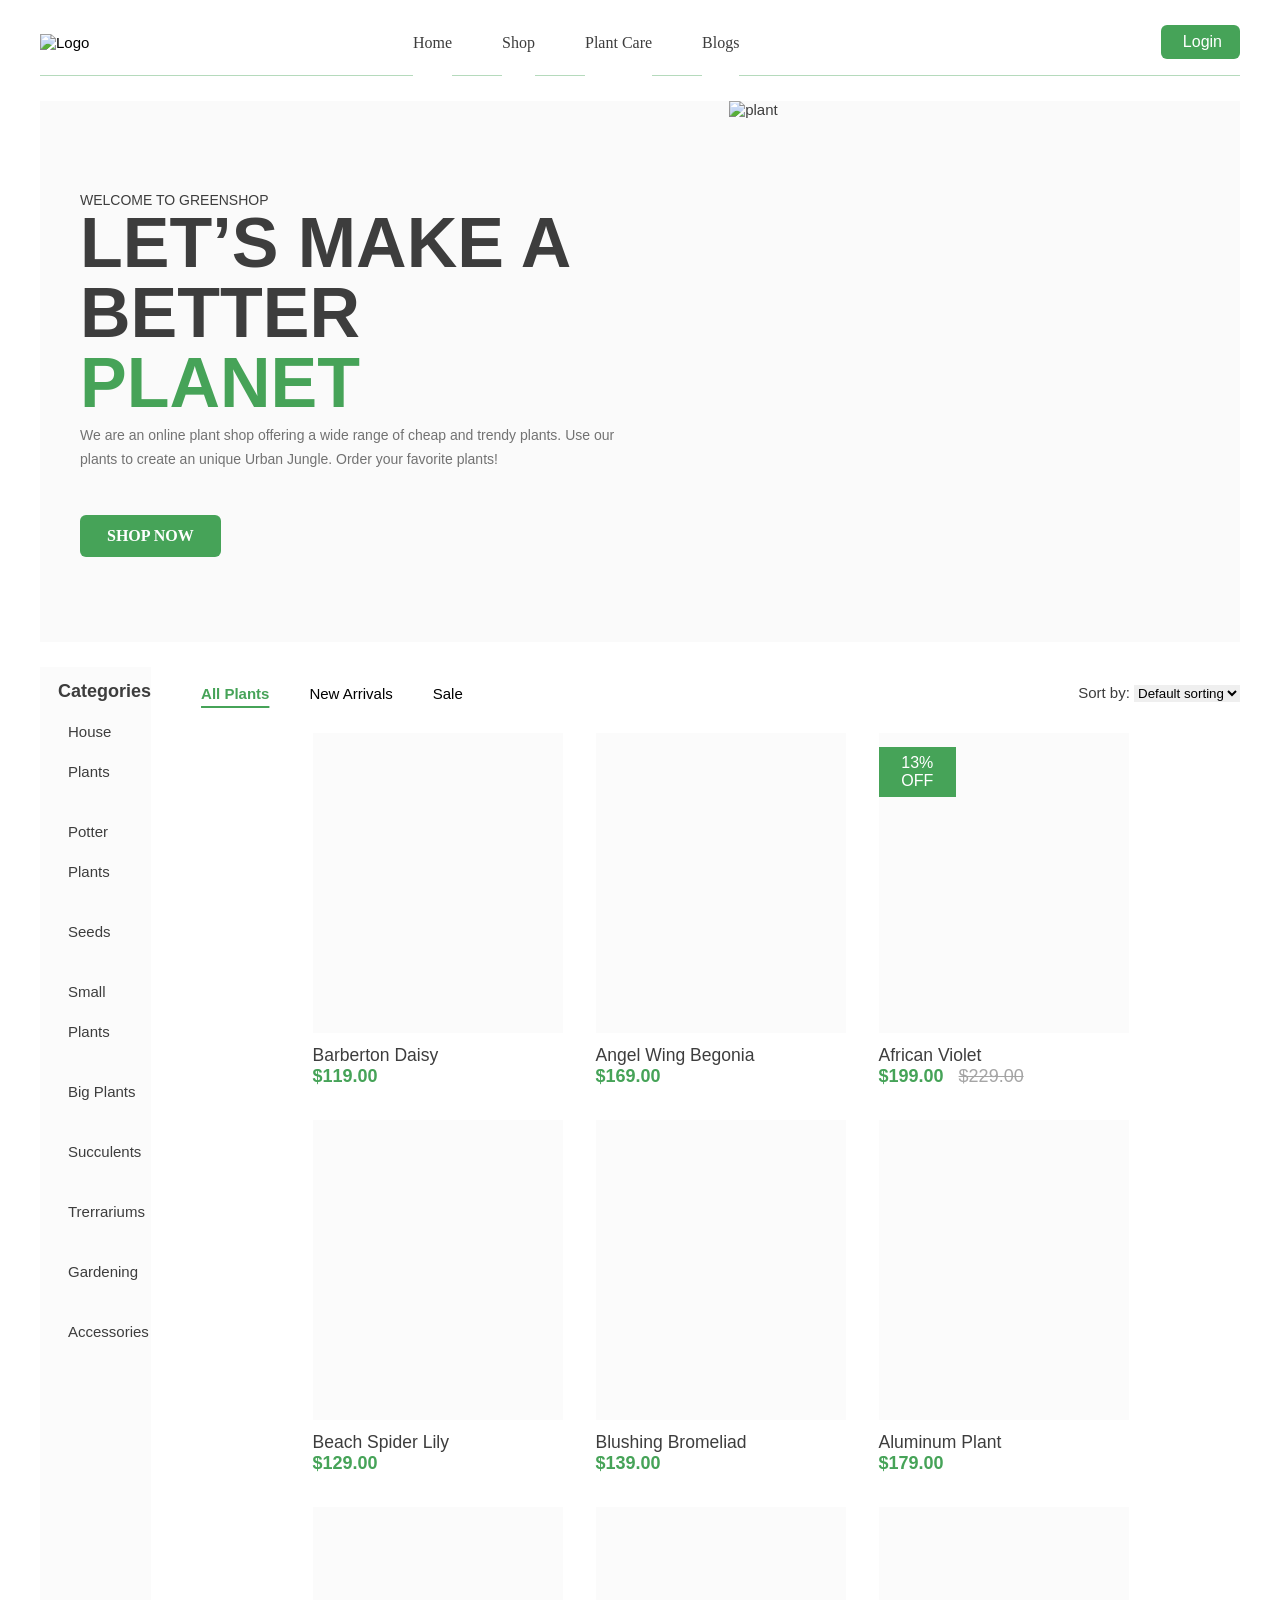
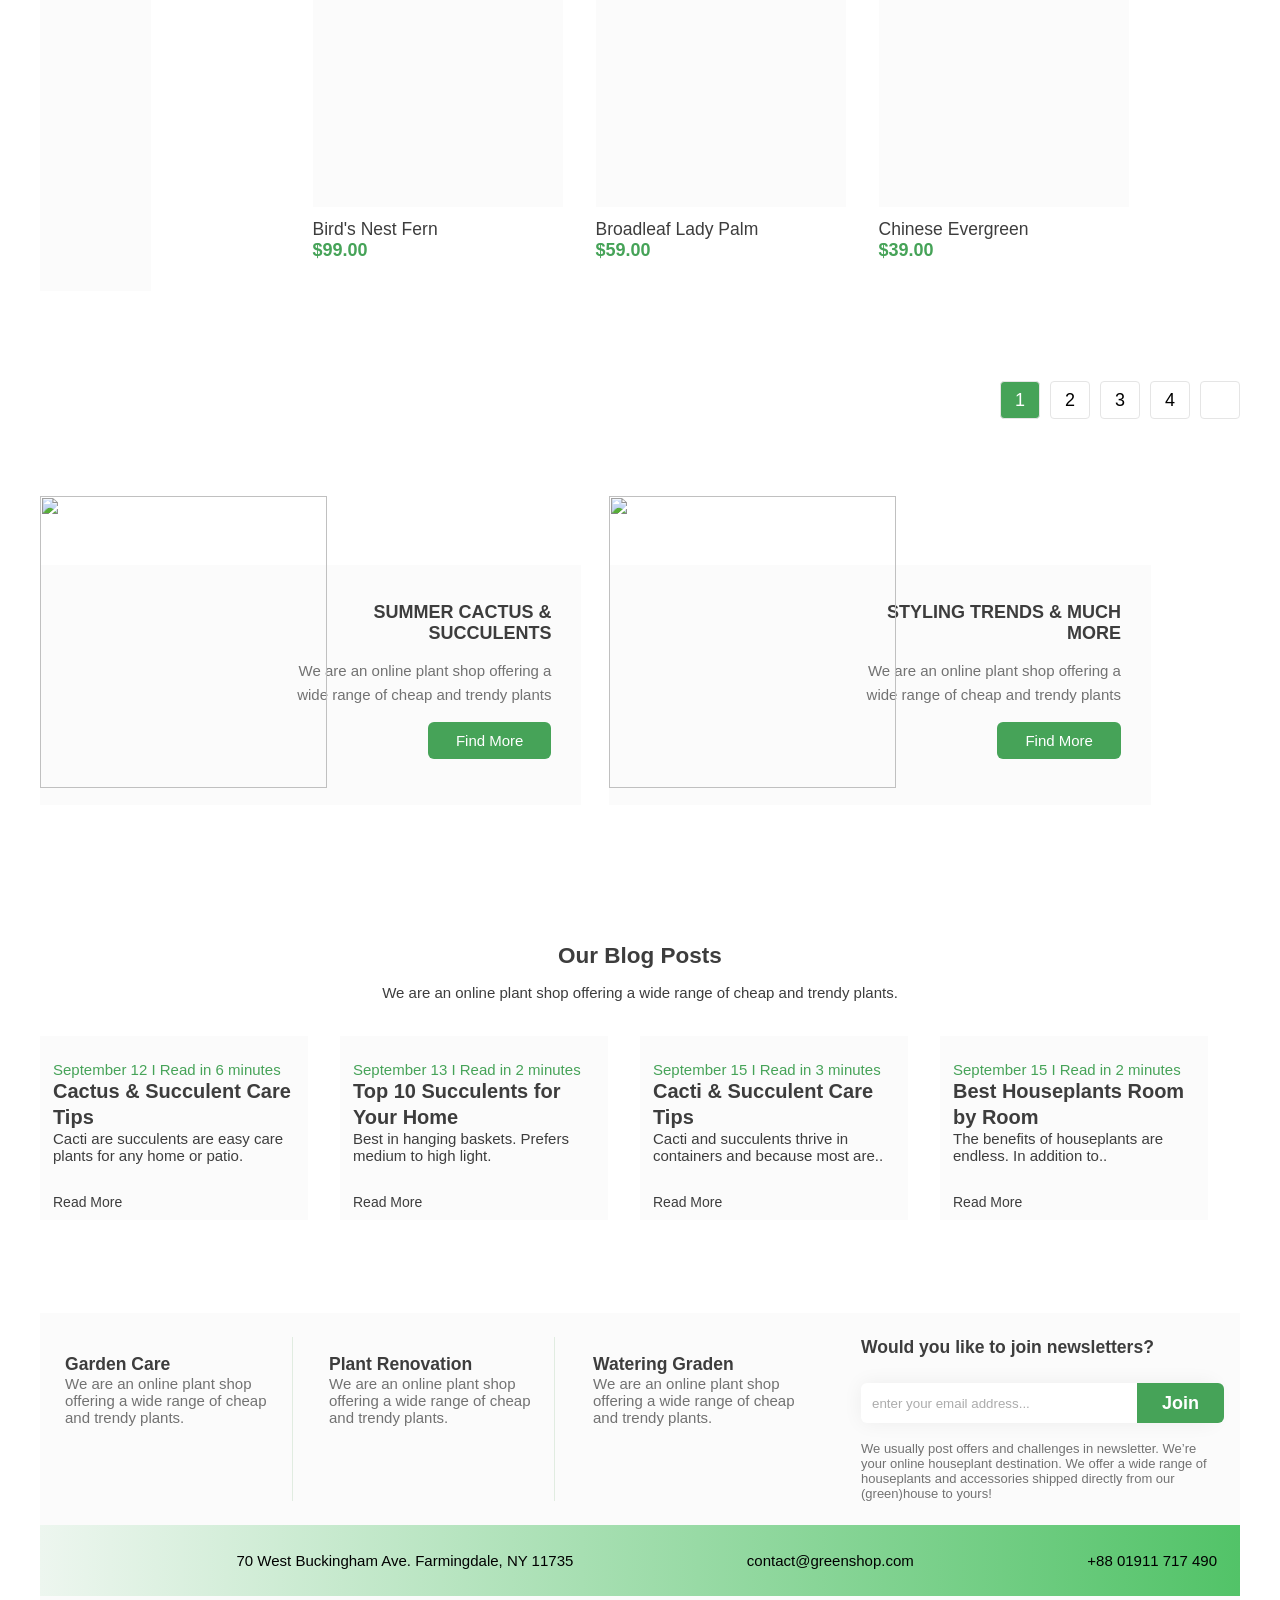
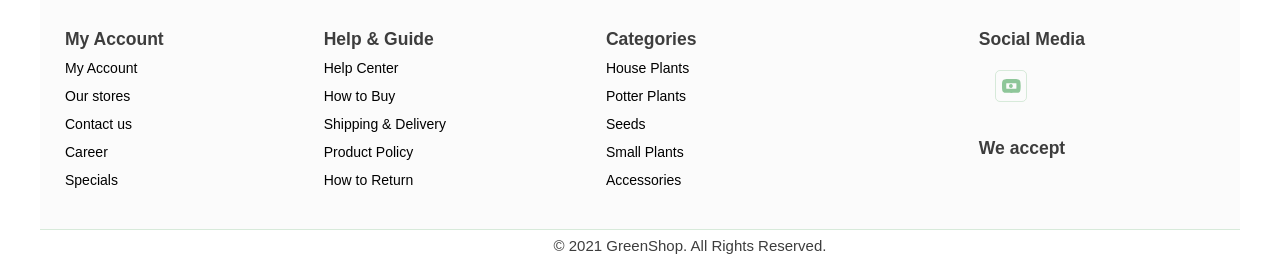
==== commit 0561bf3a: "add lesson 14" ====
--- a/index.html
+++ b/index.html
@@ -1,72 +1,543 @@
 <!DOCTYPE html>
-<html lang="ru">
+<html lang="en">
 
 <head>
-    <meta charset="UTF-8">
-    <meta http-equiv="X-UA-Compatible" content="IE=edge">
-    <meta name="viewport" content="width=device-width, initial-scale=1.0">
-    <title>Домашнее задание №5</title>
-    <link rel="stylesheet" href="./css/style.css">
+  <meta charset="UTF-8">
+  <meta name="viewport" content="width=device-width, initial-scale=1.0">
+  <title>Homework template</title>
+
+  <link rel="stylesheet" href="fonts/stylesheet.css">
+  <link rel="stylesheet" href="css/style.css">
+  <link rel="stylesheet" href="css/media.css">
+
 </head>
 
-<body>
-    <main>
-        <section class="container">
-            <h1 class="main-title">Форма з використанням псевдоелементів</h1>
-            <form class="costom-form">
-                <h2 class="secondary-title">Якась форма, <br>яка щось робить:</h2>
-                <fieldset class="fieldset">
-                    <legend>Виберіть один із варіантів</legend>
-                    <p>
-                        <label class="label radio-group">
-                            <input type="radio" name="variant" value="1">
-                            <span class="pseudo"></span>
-                            Перший
-                        </label>
+<body class="body">
+  <header>
+    <div class="container header-line">
+      <div class="header-info">
+        <a href="index.html"><img src="img/logo.svg" alt="Logo" class="logo"></a>
+        <nav class="nav">
+
+          <ul>
+            <div class="nav-list">
+              <a href="#">
+                <li class="nav-element"><a href="#" class="nav-item">Home</a></li>
+              </a>
+
+              <a href="#">
+                <li class="nav-element"><a href="#" class="nav-item">Shop</a></li>
+              </a>
+
+              <a href="#">
+                <li class="nav-element parent">
+                  <a href="#" class="nav-item">Plant Care</a>
+                  <ul class="nav-element child">
+                    <li class="nav-element"><a href="#">Drainage</a></li>
+                    <li class="nav-element"><a href="#">Fungicides</a></li>
+                    <li class="nav-element"><a href="#">Fertilizer</a></li>
+                    <li class="nav-element parent">
+                      <a href="#">Priming</a>
+                      <ul class="nav-element child">
+                        <li class="nav-element"><a href="#">Universal</a></li>
+                        <li class="nav-element"><a href="#">For Ficus</a></li>
+                        <li class="nav-element"><a href="#">For Cacti</a></li>
+                        <li class="nav-element"><a href="#">For Citrus</a></li>
+                        <li class="nav-element"><a href="#">For those in bloom</a></li>
+                        <li class="nav-element"><a href="#">For Orchids</a></li>
+
+                      </ul>
+                    </li>
+                  </ul>
+                </li>
+              </a><a href="#">
+                <li class="nav-element"><a href="#" class="nav-item">Blogs</a></li>
+              </a>
+
+            </div>
+
+          </ul>
+        </nav>
+        <div class="header-btns">
+
+          <img src="img/search-icon.svg" alt="" class="search-icon">
+          <img src="img/cart-icon.svg" alt="" class="cart-icon">
+          <img src="img/burger-menu-svgrepo-com.svg" alt="" class="burger-menu">
+          <img src="img/icons8-close.svg" alt="" class="burger-close-menu" id="burger-close-menu">
+          <a href="register.html" class="lgn-btn"><img src="img/logging-btn-icon.png" alt="">Login</a>
+        </div>
+
+      </div>
+  </header>
+  <main>
+    <section>
+      <div class="container">
+        <div class="wraper">
+          <div class="wraper-info">
+            <h3 class="wraper-suptitle">Welcome to GreenShop</h3>
+            <h1 class="wraper-title">
+              Let’s Make a
+              Better <span class="wraper-title-planet">Planet</span>
+            </h1>
+            <p class="wraper-text">
+              We are an online plant shop offering a wide range of cheap and trendy plants. Use our plants
+              to
+              create an unique Urban Jungle. Order your favorite plants!
+            </p>
+            <button class="wraper-btn"><a href="#">SHOP NOW</a></button>
+          </div>
+
+          <img src="img/wraper-img.png" alt="plant" class="wraper-img">
+        </div>
+      </div>
+    </section>
+
+    <section class="first_sect">
+      <div class="container">
+        <div class="content">
+          <div class="content-info">
+            <div class="left">
+              <div class="wraper-sale" id="wraper-sale">
+                <div>
+                  <h3>Categories</h3>
+                  <ul>
+                    <li class="sale-list"><a href="">House Plants</a></li>
+                    <li class="sale-list"><a href="">Potter Plants</a></li>
+                    <li class="sale-list"><a href="">Seeds</a></li>
+                    <li class="sale-list"><a href="">Small Plants</a></li>
+                    <li class="sale-list"><a href="">Big Plants</a></li>
+                    <li class="sale-list"><a href="">Succulents</a></li>
+                    <li class="sale-list"><a href="">Trerrariums</a></li>
+                    <li class="sale-list"><a href="">Gardening</a></li>
+                    <li class="sale-list"><a href="">Accessories</a></li>
+                  </ul>
+                </div>
+                <div>
+                  <a href="index.html"><img src="img/super_sale_banner.png" alt="" class="sale_img"></a>
+                </div>
+              </div>
+
+            </div>
+            <div class="right">
+              <div class="right-nav">
+                <button class="side-button" id="side-button">Categories</button>
+                <div>
+                  <ul class="nav_links">
+                    <li><a href="" class="active">All Plants</a></li>
+                    <li><a href="">New Arrivals</a></li>
+                    <li><a href="">Sale</a></li>
+                  </ul>
+                </div>
+                <div class="filter">
+                  <label for="sorting">Sort by:</label>
+                  <select name="Default sorting" id="sorting" class="select">
+                    <option value="">Default sorting</option>
+                    <option value="">Popular</option>
+                    <option value="">Most viewed</option>
+                    <option value="">Best rated</option>
+                  </select>
+                </div>
+              </div>
+              <div class="cards">
+                <div class="card">
+                  <div class="card_img">
+                    <img src="img/barbertondaisy.png" alt="" class="class_img">
+                    <div class="icons">
+                      <img src="img/shopping.svg" alt="" class="icon">
+                      <img src="img/heart.svg" alt="" class="icon">
+                      <img src="img/find.svg" alt="" class="icon">
+                    </div>
+
+                  </div>
+                  <h3 class="card_title">Barberton Daisy</h3>
+                  <span class="card_price">$119.00</span>
+                </div>
+
+                <div class="card">
+
+                  <div class="card_img">
+
+                    <img src="img/angelwingbegonia.png" alt="" class="class_img">
+
+                    <div class="icons">
+                      <img src="img/shopping.svg" alt="" class="icon">
+                      <img src="img/heart.svg" alt="" class="icon">
+                      <img src="img/find.svg" alt="" class="icon">
+                    </div>
+
+                  </div>
+
+                  <h3 class="card_title">Angel Wing Begonia</h3>
+                  <span class="card_price">$169.00</span>
+                </div>
+
+                <div class="card">
+                  <div class="card_img">
+
+                    <div class="off">
+                      <span>13% OFF</span>
+                    </div>
+
+                    <img src="img/africanviolet.png" alt="" class="class_img">
+
+                    <div class="icons">
+                      <img src="img/shopping.svg" alt="" class="icon">
+                      <img src="img/heart.svg" alt="" class="icon">
+                      <img src="img/find.svg" alt="" class="icon">
+                    </div>
+
+                  </div>
+
+                  <h3 class="card_title">African Violet</h3>
+
+                  <div class="card_prices">
+                    <span class="card_price">$199.00</span>
+                    <span class="old_card_price">$229.00</span>
+                  </div>
+
+                </div>
+
+
+
+                <div class="card">
+
+                  <div class="card_img">
+
+                    <img src="img/beachspiderlily.png" alt="" class="class_img">
+
+                    <div class="icons">
+                      <img src="img/shopping.svg" alt="" class="icon">
+                      <img src="img/heart.svg" alt="" class="icon">
+                      <img src="img/find.svg" alt="" class="icon">
+                    </div>
+                  </div>
+
+                  <h3 class="card_title">Beach Spider Lily</h3>
+                  <span class="card_price">$129.00</span>
+
+                </div>
+
+                <div class="card">
+                  <div class="card_img"><img src="img/blushingbromeliad.png" alt="" class="class_img">
+                    <div class="icons">
+                      <img src="img/shopping.svg" alt="" class="icon">
+                      <img src="img/heart.svg" alt="" class="icon">
+                      <img src="img/find.svg" alt="" class="icon">
+                    </div>
+                  </div>
+                  <h3 class="card_title">Blushing Bromeliad</h3>
+                  <span class="card_price">$139.00</span>
+                </div>
+
+                <div class="card">
+                  <div class="card_img"><img src="img/aluminumplant.png" alt="" class="class_img">
+                    <div class="icons">
+                      <img src="img/shopping.svg" alt="" class="icon">
+                      <img src="img/heart.svg" alt="" class="icon">
+                      <img src="img/find.svg" alt="" class="icon">
+                    </div>
+                  </div>
+                  <h3 class="card_title">Aluminum Plant</h3>
+                  <span class="card_price">$179.00</span>
+                </div>
+
+                <div class="card">
+                  <div class="card_img">
+                    <img src="img/bird'snestfern.png" alt="" class="class_img">
+                    <div class="icons">
+                      <img src="img/shopping.svg" alt="" class="icon">
+                      <img src="img/heart.svg" alt="" class="icon">
+                      <img src="img/find.svg" alt="" class="icon">
+                    </div>
+                  </div>
+                  <h3 class="card_title">Bird's Nest Fern</h3>
+                  <span class="card_price">$99.00</span>
+                </div>
+
+                <div class="card">
+                  <div class="card_img">
+                    <img src="img/broadleafladypalm.png" alt="" class="class_img">
+                    <div class="icons">
+                      <img src="img/shopping.svg" alt="" class="icon">
+                      <img src="img/heart.svg" alt="" class="icon">
+                      <img src="img/find.svg" alt="" class="icon">
+                    </div>
+                  </div>
+                  <h3 class="card_title">Broadleaf Lady Palm</h3>
+                  <span class="card_price">$59.00</span>
+                </div>
+
+                <div class="card">
+                  <div class="card_img">
+                    <img src="img/chineseevergreen.png" alt="" class="class_img">
+                    <div class="icons">
+                      <img src="img/shopping.svg" alt="" class="icon">
+                      <img src="img/heart.svg" alt="" class="icon">
+                      <img src="img/find.svg" alt="" class="icon">
+                    </div>
+                  </div>
+                  <h3 class="card_title">Chinese Evergreen</h3>
+                  <span class="card_price">$39.00</span>
+                </div>
+
+              </div>
+
+            </div>
+          </div>
+          <div class="pages">
+            <a href="" class="button btn-active">1</a>
+            <a href="" class="button">2</a>
+            <a href="" class="button">3</a>
+            <a href="" class="button">4</a>
+            <a href="" class="button"><img src="img/arrowright.svg" alt=""></a>
+          </div>
+        </div>
+
+      </div>
+
+    </section>
+
+    <section>
+      <div class="container">
+        <div class="sect_two">
+          <div class="find-more">
+            <div class="find-more-card">
+              <img src="img/findmoreimg1.png" alt="" class="find-more-img">
+              <div class="find-more-card-right">
+                <h2 class="find-more-title">Summer cactus
+                  & succulents</h2>
+                <p class="find-more-text">We are an online plant shop offering a wide range of cheap and trendy plants
+                </p>
+                <a href="" class="find-more-btn"><span>Find More</span> <img src="img/findmore_arrow.svg" alt=""
+                    class="findmore-arrow"></a>
+              </div>
+            </div>
+
+            <div class="find-more-card">
+              <img src="img/findmoreimg2.png" alt="" class="find-more-img">
+              <div class="find-more-card-right">
+                <h2 class="find-more-title">Styling Trends
+                  & much more</h2>
+                <p class="find-more-text">We are an online plant shop offering a wide range of cheap and trendy plants
+                </p>
+                <a href="" class="find-more-btn"><span>Find More</span> <img src="img/findmore_arrow.svg" alt=""
+                    class="findmore-arrow"></a>
+              </div>
+            </div>
+          </div>
+
+
+          <div class="posts">
+            <div class="posts_upper">
+              <h2 class="posts_title">Our Blog Posts</h2>
+              <p class="posts_description">We are an online plant shop offering a wide range of cheap and trendy plants.
+              </p>
+            </div>
+
+
+            <div class="posts_cards">
+              <div class="posts_cards_container">
+                <div class="posts_card">
+                  <img src="img/01.png" alt="" class="posts_img">
+                  <div class="post_cards_content">
+                    <span class="posts_card_time">September 12 I Read in 6 minutes</span>
+                    <h3 class="posts_card_title">Cactus & Succulent
+                      Care Tips</h3>
+                    <p class="posts_card_description">Cacti are succulents are easy care plants for any home or patio.
                     </p>
-                    <p>
-                        <label class="label radio-group">
-                            <input type="radio" name="variant" value="2">
-                            <span class="pseudo"></span>
-                            Другий
-                        </label>
+                    <a href="" class="post_card_btn">Read More</a>
+                  </div>
+                </div>
+              </div>
+
+              <div class="posts_cards_container">
+                <div class="posts_card">
+                  <img src="img/02.png" alt="" class="posts_img">
+                  <div class="post_cards_content">
+                    <span class="posts_card_time">September 13 I Read in 2 minutes</span>
+                    <h3 class="posts_card_title">Top 10 Succulents for
+                      Your Home</h3>
+                    <p class="posts_card_description">Best in hanging baskets. Prefers medium to high light.</p>
+                    <a href="" class="post_card_btn">Read More</a>
+                  </div>
+                </div>
+              </div>
+
+              <div class="posts_cards_container">
+                <div class="posts_card">
+                  <img src="img/03.png" alt="" class="posts_img">
+                  <div class="post_cards_content">
+                    <span class="posts_card_time">September 15 I Read in 3 minutes</span>
+                    <h3 class="posts_card_title">Cacti & Succulent
+                      Care Tips</h3>
+                    <p class="posts_card_description">Cacti and succulents thrive in containers and because most are..
                     </p>
-                    <p>
-                        <label class="label radio-group">
-                            <input type="radio" name="variant" value="3">
-                            <span class="pseudo"></span>
-                            Третій
-                        </label>
-                    </p>
-                </fieldset>
-                <fieldset class="fieldset">
-                    <legend>Виберіть додаткові варіанти</legend>
-                    <p>
-                        <label class="label checkbox-group type-1">
-                            <input type="checkbox" name="additional" value="some">
-                            <span class="pseudo"></span>
-                            Якийсь варіант відповіді
-                        </label>
-                    </p>
-                    <p>
-                        <label class="label checkbox-group type-2">
-                            <input type="checkbox" name="additional" value="other">
-                            <span class="pseudo"></span>
-                            Інший варіант відповіді
-                        </label>
-                    </p>
-                    <p>
-                        <label class="label checkbox-group type-3">
-                            <input type="checkbox" name="additional" value="more">
-                            <span class="pseudo"></span>
-                            Ще варіант відповіді
-                        </label>
-                    </p>
-                </fieldset>
-                <button type="submit" class="btn">Send</button>
-            </form>
-        </section>
-    </main>
+                    <a href="" class="post_card_btn active_btn">Read More</a>
+                  </div>
+                </div>
+              </div>
+
+              <div class="posts_cards_container">
+                <div class="posts_card">
+                  <img src="img/04.png" alt="" class="posts_img">
+                  <div class="post_cards_content">
+                    <span class="posts_card_time">September 15 I Read in 2 minutes</span>
+                    <h3 class="posts_card_title">Best Houseplants
+                      Room by Room</h3>
+                    <p class="posts_card_description">The benefits of houseplants are endless. In addition to..</p>
+                    <a href="" class="post_card_btn">Read More</a>
+                  </div>
+                </div>
+              </div>
+            </div>
+          </div>
+        </div>
+
+      </div>
+    </section>
+
+    <section>
+      <div class="container">
+        <div class="first-sect">
+          <div class="cards-bot">
+
+            <div class="card-bot">
+              <img src="img/card1.svg" alt="" class="card-bot-img">
+              <h3 class="card-bot-title">Garden Care</h3>
+              <p class="card-description">We are an online plant shop offering a wide range of cheap and trendy plants.
+              </p>
+            </div>
+
+            <div class="card-bot">
+              <img src="img/card2.svg" alt="" class="card-bot-img">
+              <h3 class="card-bot-title">Plant Renovation</h3>
+              <p class="card-description">We are an online plant shop offering a wide range of cheap and trendy plants.
+              </p>
+            </div>
+
+            <div class="card-bot">
+              <img src="img/card3.svg" alt="" class="card-bot-img">
+              <h3 class="card-bot-title">Watering Graden</h3>
+              <p class="card-description">We are an online plant shop offering a wide range of cheap and trendy plants.
+              </p>
+            </div>
+
+          </div>
+          <div class="form">
+            <h3 class="form-title">Would you like to join newsletters?</h3>
+            <div class="input">
+              <input type="email" class="email-input" placeholder="enter your email address...">
+              <button type="email" class="email-btn">Join</button>
+            </div>
+            <p class="form-description">We usually post offers and challenges in newsletter. We’re your online
+              houseplant destination. We offer a wide range of houseplants and accessories shipped directly from our
+              (green)house to yours! </p>
+          </div>
+        </div>
+      </div>
+    </section>
+
+    <section class="section-two">
+      <div class="container-two">
+        <div class="section-two-content">
+          <img src="img/logo.svg" alt="" class="logo">
+
+          <div class="location">
+            <img src="img/Location.svg" alt="" class="location-img">
+            <p class="address"><a href="https://maps.app.goo.gl/19HPF9MEvSbvQBGp7" target="_blank">70 West Buckingham
+                Ave.
+                Farmingdale, NY 11735</a></p>
+          </div>
+
+          <div class="email-s">
+            <img src="img/Message.svg" alt="" class="email-img">
+            <p class="email"><a href="mailto:contact@greenshop.com">contact@greenshop.com</a></p>
+          </div>
+
+          <div class="phone">
+            <img src="img/phone-icon.svg" alt="" class="phone-img">
+            <p class="number"><a href="tel:+88 01911 717 490">+88 01911 717 490</a></p>
+          </div>
+        </div>
+      </div>
+    </section>
+  </main>
+
+
+  <footer class="footer">
+    <div class="container-two">
+      <div class="footer-content">
+        <div class="footer-left">
+
+          <div class="account">
+            <h3 class="account-title">My Account</h3>
+            <ul class="account-list">
+              <li class="account-list-item"><a href="#">My Account</a></li>
+              <li class="account-list-item"><a href="#">Our stores
+                </a></li>
+              <li class="account-list-item"><a href="#">Contact us
+                </a></li>
+              <li class="account-list-item"><a href="#">Career
+                </a></li>
+              <li class="account-list-item"><a href="#">Specials</a></li>
+            </ul>
+          </div>
+
+          <div class="help">
+            <h3 class="help-title">Help & Guide</h3>
+            <ul class="help-list">
+              <li class="help-list-item"><a href="#">Help Center</a>
+              </li>
+              <li class="help-list-item"><a href="#">How to Buy</a>
+              </li>
+              <li class="help-list-item"><a href="#">Shipping & Delivery</a>
+              </li>
+              <li class="help-list-item"><a href="#">Product Policy</a>
+              </li>
+              <li class="help-list-item"><a href="#">How to Return</a></li>
+            </ul>
+          </div>
+
+          <div class="categories">
+            <h3 class="categories-title">Categories</h3>
+            <ul class="categories-list">
+              <li class="categories-list-item"><a href="#">House Plants</a>
+              </li>
+              <li class="categories-list-item"><a href="#">Potter Plants</a>
+              </li>
+              <li class="categories-list-item"><a href="#">Seeds</a>
+              </li>
+              <li class="categories-list-item"><a href="#">Small Plants</a>
+              </li>
+              <li class="categories-list-item"><a href="#">Accessories</a></li>
+            </ul>
+          </div>
+        </div>
+        <div class="footer-right">
+          <div class="social">
+            <h3 class="social-title">Social Media</h3>
+            <div class="social-icons">
+              <a href="#"><img src="img/Facebook.svg" alt="" class="social-icons-fb social-icon"></a>
+              <a href="#"><img src="img/Instagram.svg" alt="" class="social-icons-ins social-icon"></a>
+              <a href="#"><img src="img/Twitter.svg" alt="" class="social-icons-tw social-icon"></a>
+              <a href="#"><img src="img/Linkidin.svg" alt="" class="social-icons-in social-icon"></a>
+              <a href="#"><img src="images/Youtube.svg" alt="" class="social-icons-yt social-icon"></a>
+            </div>
+          </div>
+          <div class="accept">
+            <h3 class="accept-title">We accept</h3>
+            <img src="img/accept-img.png" alt="" class="accept-img">
+          </div>
+        </div>
+      </div>
+    </div>
+  </footer>
+  <div class="rights">
+    <div class="container-two">
+      <span class="right">© 2021 GreenShop. All Rights Reserved.</span>
+    </div>
+  </div>
+  <script src="js/script.js"></script>
 </body>
 
 </html>
--- a/css/style.css
+++ b/css/style.css
@@ -1,229 +1,988 @@
-*,
-::before,
-::after {
+:root {
+  --font-family: 'Cera Pro', sans-serif;
+  --basic-font-weight: 400;
+  --container-width: 1200px;
+  --basic-text-color: #3D3D3D;
+  --basic-background-color: #FBFBFB;
+  --basic-font-size: 15px;
+}
+
+html {
+  font-family: var(--font-family);
+  font-weight: var(--basic-font-weight);
+  color: var(--basic-text-color);
+  font-size: var(--basic-font-size);
+}
+
+html,
+body {
+  height: 100%;
+  margin: 0;
+  /* Remove default body margins */
+  padding: 0;
+}
+
+* {
+  box-sizing: border-box;
   margin: 0;
   padding: 0;
-  box-sizing: border-box;
-}
-
-html {
-  font-family: cursive;
+}
+
+a {
+  color: black;
+  text-decoration: none;
+}
+
+ul {
+  list-style-type: none;
+}
+
+img {
+  max-width: 100%;
+  object-fit: cover;
+}
+
+body {
+  font-family: var(--font-family);
+}
+
+.container {
+  max-width: var(--container-width);
+  width: 100%;
+  margin: 0 auto;
+  padding-top: 25px;
+}
+
+.logo {
+  max-width: 150px;
+  max-height: 35px;
+}
+
+.header-line {
+  border-bottom: 0.3px solid rgba(70, 163, 88, 0.4);
+}
+
+.header-info {
+  display: flex;
+  justify-content: space-between;
+  /* background-color: aquamarine; */
+  text-align: center;
+  align-items: center;
+  position: relative;
+  padding-bottom: 16px;
+}
+
+.nav-list {
+  position: absolute;
+  display: flex;
+  justify-content: center;
+  gap: 25px;
+  top: 9px;
+  left: 29%;
+
+}
+.burger-close-menu {
+    width: 30px;
+    height: 30px;
+    z-index: 10;
+    display: block;
+  }
+.nav-item {
+  font-family: Cera Pro;
+  font-weight: 400;
+  font-size: 16px;
+  color: #3D3D3D;
+  padding-bottom: 24px;
+  border-bottom: solid 0 transparent;
+
+}
+
+.nav-item:hover {
+
+  border-bottom: solid 3px rgba(70, 163, 88, 1);
+  text-shadow: 1px 0px 0px currentColor;
+
+}
+
+.nav-item {
+  background-color: white;
+  display: inline-block;
+}
+
+.parent {
+  position: relative;
+}
+
+.child {
+  display: none;
+  position: absolute;
+  top: 0;
+  left: 100%;
+  z-index: 1;
+}
+
+.parent:hover>.child {
+  display: block;
+}
+
+li:has(ul):not(:has(.nav-item))::after {
+  content: ">";
+  position: absolute;
+  right: 15px;
+  color: black;
+  transition: all 0.1s ease;
+}
+
+li:has(ul):not(:has(.nav-item)):hover::after {
+  content: "<";
+  color: white;
+  right: 15px;
+}
+
+.nav-list>.parent>.child {
+  top: 100%;
+  left: 0;
+}
+
+.child>.nav-element {
+  padding: 8px 14px;
+  background-color: #EDF6EE;
+  min-width: 190px;
+}
+
+.child>.nav-element:hover {
+  background-color: #1A712A;
+  transition: all 0.3s ease;
+}
+
+.child li:hover>a {
+  color: white;
+}
+
+.active-nav-element {
+  font-weight: 700;
+  text-decoration: underline 3px rgba(70, 163, 88, 1);
+  text-underline-offset: 26px;
+}
+
+.header-btns {
+  display: flex;
+  gap: 30px;
+  align-items: center;
+}
+
+.search-icon,
+.cart-icon {
+  transition: all 0.2s linear;
+}
+
+.cart-icon:hover {
+  transform: scale(1.1);
+  cursor: pointer;
+}
+
+.search-icon:hover {
+  transform: scale(1.1);
+  cursor: pointer;
+}
+
+.lgn-btn {
+  display: flex;
+  gap: 4px;
+  background-color: #46A358;
+  border-radius: 6px;
+  padding: 8px 18px;
+  color: white;
+  font-family: Cera pro, sans-serif;
+  font-weight: 500;
+  font-size: 16px;
+  transition: all 0.3s linear;
+}
+
+.lgn-btn:hover {
+  background-color: #326f3e;
+}
+
+.wraper {
+  background-color: #F5F5F580;
+}
+
+.wraper-info {
+  max-width: 50%;
+  width: 100%;
+  display: inline-block;
+  padding: 91px 0px 85px 40px;
+  vertical-align: top;
+  margin-right: 85px;
+}
+
+.wraper-suptitle {
+  color: #3D3D3D;
+  font-weight: 500;
+  font-size: 14px;
+  line-height: 16px;
+  letter-spacing: 10%;
+  text-transform: uppercase;
+}
+
+.wraper-title {
+  color: #3D3D3D;
+  font-weight: 900;
+  font-size: 70px;
+  line-height: 70px;
+  letter-spacing: 0%;
+  text-transform: uppercase;
+  margin-bottom: 5px;
+}
+
+.wraper-title-planet {
+  color: #46A358;
+}
+
+.wraper-text {
+  color: #727272;
+  font-weight: 400;
+  font-size: 14px;
+  line-height: 24px;
+  max-width: 535px;
+  margin-bottom: 44px;
+}
+
+.wraper-btn {
+  font-family: Cera Pro;
+  font-weight: 700;
+  font-size: 16px;
+  line-height: 20px;
+  text-transform: uppercase;
+  background-color: #46A358;
+  padding: 11px 27px;
+  border: none;
+  border-radius: 6px;
+  transition: all 0.3s linear;
+}
+
+.wraper-btn:hover {
+  background-color: #326f3e;
+  cursor: pointer;
+}
+
+.wraper-btn a {
+  color: white;
+}
+
+.content {
+  display: flex;
+  flex-direction: column;
+  gap: 90px;
+}
+
+.content-info {
+  display: flex;
+}
+
+.left {
+  display: flex;
+  flex-direction: column;
+  justify-content: space-between;
+}
+
+.wraper-sale {
+  background-color: var(--basic-background-color);
+  max-width: 310px;
+  min-height: 1224px;
+  height: 100%;
+  padding-top: 14px;
+  padding-left: 18px;
+  display: flex;
+  flex-direction: column;
+  /* justify-content: space-between; */
+
+}
+
+
+.wraper-sale h3 {
+  margin-bottom: 10px;
   font-size: 18px;
+  font-weight: 700;
+}
+
+.sale-list {
+  padding-left: 10px;
+  font-size: 15px;
   font-weight: 400;
-  line-height: 1.7;
-  color: #909090;
-}
-
-main {
-  padding-top: 2rem;
-  padding-bottom: 4rem;
-}
-
-.container {
+  line-height: 40px;
+  color: rgba(61, 61, 61, 1);
+
+}
+
+.sale-list a {
+  color: rgba(61, 61, 61, 1);
+  transition: all 0.2s linear;
+}
+
+.sale-list:hover a {
+  color: #46A358;
+
+}
+
+.sale-list:not(:last-of-type) {
+  margin-bottom: 20px
+}
+
+.sale_img {
+  max-width: 310px;
+  max-height: 470px;
+  float: inline-end;
+}
+
+.right {
+  display: flex;
+  flex-direction: column;
+  justify-content: space-between;
   width: 100%;
-  max-width: 1110px;
+  margin-left: 50px;
+
+}
+
+.right-nav {
+  display: flex;
+  width: 100%;
+  justify-content: space-between;
+  margin-bottom: 31px;
+  align-items: center;
+}
+
+.side-button {
+  display: none;
+  border: none;
+  background-color: transparent;
+  font-family: var(--font-family);
+  font-weight: var(--basic-font-weight);
+  color: var(--basic-text-color);
+  font-size: 16px;
+  transition: all 0.2s linear;
+}
+
+.side-button:hover {
+  cursor: pointer;
+  color: #46A358;
+}
+
+.nav_links {
+  display: flex;
+  flex-direction: row;
+  gap: 40px;
+
+}
+
+.nav_links li a {
+
+  transition: all 0.2s linear;
+}
+
+.nav_links li:hover a {
+  color: #46A358;
+}
+
+.active {
+  color: #46A358;
+  font-weight: 700;
+  text-decoration: underline 2px;
+  text-underline-offset: 7px;
+}
+
+.select {
+  background-color: none;
+  border: 0px;
+  font-family: var(--font-family);
+  line-height: 16px;
+}
+
+.cards {
+  --card-columns: 3;
+
+  display: grid;
+  grid-template-columns: repeat(var(--card-columns), 1fr);
+  gap: 33px;
+
+}
+
+.card_img {
+  min-width: 100%;
+  min-height: 300px;
+  background-color: var(--basic-background-color);
+  text-align: center;
+  position: relative;
+  overflow: hidden;
+
+}
+
+.card_img::before {
+  content: "";
+  position: absolute;
+  top: 0;
+  left: 0;
+  width: 100%;
+  height: 2px;
+  background-color: #46A358;
+  transform: scaleX(0);
+  transition: transform 0.2s ease-out;
+}
+
+.card_img:hover::before {
+  transform: scaleX(1);
+}
+
+.card_title {
+  margin-top: 12px;
+  font-weight: var(--basic-font-weight);
+}
+
+.card_prices {
+  display: flex;
+  gap: 15px;
+}
+
+.old_card_price {
+  color: #A5A5A5;
+  font-size: 18px;
+  text-decoration: line-through;
+}
+
+.card_price {
+  color: #46A358;
+  font-weight: 700;
+  font-size: 18px;
+}
+
+.nav {
+  display: flex;
+  justify-content: space-between;
+
+}
+
+.wrap {
+  display: flex;
+  flex-direction: column;
+  justify-content: center;
+  height: 100vh;
+  gap: 31px;
+}
+
+.icons {
+  height: 100%;
+  display: flex;
+  gap: 10px;
+  justify-content: center;
+  transform: scaleY(0);
+  transition: transform 0.2s ease-out;
+}
+
+.card_img:hover .icons {
+  transform: scaleY(1);
+}
+
+.class_img {
+  min-width: 250px;
+  min-height: 250px;
+}
+
+.icon path {
+  background-color: white;
+  padding: 8px;
+}
+
+.icon:hover {
+  cursor: pointer;
+  filter: brightness(0) saturate(100%) invert(55%) sepia(42%) saturate(564%) hue-rotate(80deg) brightness(91%) contrast(89%);
+}
+
+path:hover {
+  fill: #46A358;
+  cursor: pointer;
+}
+
+.off {
+  background-color: #46A358;
+  max-width: 31%;
+  padding: 7px;
+  color: white;
+  font-weight: 500;
+  font-size: 16px;
+  position: absolute;
+  top: 14px;
+}
+
+.first_sect {
+  margin-bottom: 121px;
+}
+
+.pages {
+  display: flex;
+  justify-content: flex-end;
+  gap: 10px;
+
+}
+
+.button {
+  min-width: 40px;
+  min-height: 35px;
+  border: 1px solid #E5E5E5;
+  border-radius: 4px;
+  font-family: 'Cera Pro', sans-serif;
+  font-weight: 400;
+  font-size: 18px;
+  text-align: center;
+  line-height: 2;
+  transition: all 0.2s linear;
+}
+
+.button:hover {
+  background-color: #e9e9e9;
+}
+
+.btn-active {
+  background-color: #46A358;
+  color: #ffffff;
+}
+
+.btn-active:hover {
+  background-color: #46A358;
+}
+
+.sect_two {
+  display: flex;
+  flex-direction: column;
+  gap: 138px;
+}
+
+.find-more {
+  display: flex;
+
+  gap: 28px;
+}
+
+.find-more-card {
+  display: flex;
+  padding: 37px 30px 46px 0px;
+  background-color: var(--basic-background-color);
+  position: relative;
+  justify-content: flex-end;
+}
+
+.find-more-img {
+  position: absolute;
+  top: -69px;
+  left: 0;
+  width: 287px;
+  height: 292px;
+}
+
+.find-more-card-right {
+  display: flex;
+  justify-content: right;
+  flex-direction: column;
+  max-width: 50%;
+  width: 100%;
+  text-align: right;
+  gap: 1rem;
+}
+
+.find-more-title {
+  font-weight: 900;
+  font-size: 18px;
+  text-transform: uppercase;
+}
+
+.find-more-text {
+  color: #727272;
+  line-height: 24px;
+}
+
+.find-more-btn {
+  display: flex;
+  justify-content: center;
+  text-align: center;
+  align-items: center;
+  background-color: #46A358;
+  color: white;
+  border-radius: 6px;
+  padding: 10px 28px;
   margin-left: auto;
-  margin-right: auto;
-  padding-left: 1rem;
-  padding-right: 1rem;
-}
-
-h1,
-h2 {
+  transition: all 0.3s linear;
+}
+
+.find-more-btn:hover {
+  background-color: #326f3e;
+}
+
+.findmore-arrow {
+  max-width: 18px;
+  max-height: 18px;
+}
+
+.posts_upper {
+  display: flex;
+  flex-direction: column;
+  gap: 1rem;
+  text-align: center;
+  margin-bottom: 35px;
+}
+
+.posts_cards {
+  display: grid;
+  grid-template-columns: repeat(4, 1fr);
+  justify-content: space-between;
+  margin-bottom: 68px;
+}
+
+.posts_cards_container {
+  width: 268px;
+}
+
+.posts_card {
+  background: var(--basic-background-color);
+}
+
+.post_cards_content {
+  display: flex;
+  flex-direction: column;
+  padding: 9px 13px 10px 13px;
+  min-width: 268px;
+  min-height: 167px;
+}
+
+.posts_card_time {
+  color: #46A358;
+  font-weight: 500;
+  line-height: 16px;
+}
+
+.posts_card_title {
+  font-size: 20px;
   font-weight: 700;
-  line-height: 1.2;
-}
-
-.main-title {
-  font-size: 2rem;
-  margin-bottom: 2rem;
-  color: #303030;
-  text-align: center;
-}
-
-.secondary-title {
-  font-size: 1.5rem;
-  margin-bottom: 1.5rem;
-  color: #606060;
-  text-align: center;
-}
-
-.costom-form {
-  padding: 1.5rem;
-  max-width: 500px;
-  margin-left: auto;
-  margin-right: auto;
-  border-radius: 1rem;
-  position: relative;
-  /* background-color: rgb(240, 240, 240); */
-  /* box-shadow: 0 0 15px rgba(240, 240, 240, 0.5); */
-}
-
-.costom-form::before {
-  content: '';
+  line-height: 26px;
+}
+
+.posts_card_description {
+
+  flex-grow: 1;
+}
+
+.post_card_btn {
+  display: flex;
+  background-color: var(--basic-background-color);
+  color: var(--basic-text-color);
+  font-weight: 500;
+  font-size: 14px;
+  line-height: 16px;
+  border: none;
+  gap: 3px;
+  background-image: url('../img/readmore_arrowright.svg');
+  background-repeat: no-repeat;
+  background-position: 73px 2px;
+  transition: all 0.3s linear;
+}
+
+.post_card_btn:hover {
+  color: #46A358;
+  background-image: url('../img/readmore_arrowright_active.svg');
+  background-repeat: no-repeat;
+  background-position: 73px 2px;
+}
+
+.first-sect {
+  display: flex;
+  background-color: #FBFBFB;
+  padding: 24px 25px;
+  justify-content: space-between;
+
+  .cards-bot {
+    display: flex;
+    justify-content: space-between;
+    gap: 60px;
+    position: relative;
+
+    .card-bot::after {
+      content: '';
+      border-right: 1px solid rgba(70, 163, 88, 0.05);
+      position: absolute;
+      top: 0;
+      left: 31%;
+      height: 100%;
+    }
+
+    .card-bot::before {
+      content: '';
+      border-right: 1px solid rgba(70, 163, 88, 0.05);
+      position: absolute;
+      top: 0;
+      right: 33%;
+      height: 100%;
+    }
+
+    .card-bot {
+      max-width: 204px;
+    }
+
+    .card-img {
+      margin-bottom: 15px;
+    }
+
+    .card-title {
+      margin-bottom: 10px;
+    }
+  }
+
+  p {
+    color: #727272;
+  }
+}
+
+
+
+.form {
+  display: flex;
+  flex-direction: column;
+  justify-content: end;
+
+  max-width: 354px;
+
+  .form-title {
+    margin-bottom: 25px;
+  }
+
+  .form-description {
+    font-size: 13px;
+  }
+
+  .email-input {
+    width: 100%;
+    min-height: 40px;
+    box-shadow: 0px 0px 20px 0px rgba(0, 0, 0, 0.06);
+    border: none;
+    border-radius: 6px;
+    margin-bottom: 18px;
+  }
+
+  .email-input[placeholder] {
+    padding: 12px 86px 12px 11px;
+  }
+
+  .email-input::placeholder {
+    color: #ACACAC;
+  }
+
+  .email-input:focus {
+    outline: none;
+  }
+
+  .input {
+    position: relative;
+
+    .email-btn {
+      display: flex;
+      background-color: #46A358;
+      max-height: 40px;
+      padding: 12px 25px;
+      position: absolute;
+      top: 0;
+      left: 78%;
+      border-radius: 0 6px 6px 0;
+      color: white;
+      font-size: 18px;
+      font-weight: 700;
+      align-items: center;
+      border: none;
+      cursor: pointer;
+      transition: all 0.4s ease;
+    }
+
+    .email-btn:hover {
+      background-color: #337440;
+    }
+  }
+
+}
+
+.container-two {
+  max-width: var(--container-width);
+  width: 100%;
+  margin: 0 auto;
+}
+
+.section-two-content {
+  background-image: linear-gradient(90deg, rgba(237, 246, 239, 1), rgba(82, 195, 104, 1));
+  display: flex;
+  justify-content: space-between;
+  padding: 27px 23px;
+
+  align-items: center;
+
+  p {
+    color: #3D3D3D;
+  }
+
+  .logo {
+    object-fit: contain;
+  }
+
+  .location {
+    display: flex;
+    gap: 9px;
+    position: relative;
+
+    img {
+      max-height: 20px;
+      max-width: 20px;
+    }
+
+    .location-img {
+      margin: auto;
+    }
+
+    .address a {
+      max-width: 178px;
+      transition: all 0.1s linear;
+    }
+
+    .address:hover a {
+      color: #46A358;
+      cursor: pointer;
+    }
+  }
+
+
+
+  .email-s {
+    display: flex;
+    gap: 9px;
+
+    img {
+      max-height: 20px;
+      max-width: 20px;
+    }
+
+    .email a {
+      color: black;
+      transition: all 0.1s linear;
+    }
+
+    .email:hover a {
+      color: #46A358;
+    }
+  }
+
+  .phone {
+    display: flex;
+    gap: 9px;
+
+    img {
+      max-height: 20px;
+      max-width: 20px;
+    }
+  }
+
+  .phone a {
+    color: black;
+    transition: all 0.1s linear;
+  }
+
+  .phone:hover a {
+    color: #46A358;
+  }
+}
+
+.footer-content {
+  display: flex;
+  justify-content: space-between;
+  padding: 33px 155px 29px 25px;
+  background-color: #FBFBFB;
+  border-bottom: 1px solid rgba(70, 163, 88, 0.2);
+  margin-bottom: 7px;
+
+  .footer-left {
+    display: flex;
+    gap: 160px;
+  }
+}
+
+.footer-left {
+
+  .help-title,
+  .account-title,
+  .categories-title {
+    margin-bottom: 10px;
+  }
+
+  li {
+    margin-bottom: 12px;
+    color: #3D3D3D;
+    font-size: 14px;
+  }
+
+  .help-list-item a,
+  .categories-list-item a,
+  .account-list-item a {
+    color: black;
+    transition: all 0.2s linear;
+  }
+
+  .help-list-item:hover a {
+    color: #46A358;
+  }
+
+  .categories-list-item:hover a {
+    color: #46A358;
+  }
+
+  .account-list-item:hover a {
+    color: #46A358;
+  }
+
+
+}
+
+.social-icons {
+  margin-top: 20px;
+  margin-bottom: 33px;
+
+}
+
+.social-icon {
+  transition: all 0.2s ease;
+}
+
+.social-icon:hover {
+  transform: scale(1.1);
+}
+
+.right {
+  display: flex;
+  justify-content: center;
+  align-items: center;
+  margin-bottom: 13px;
+}
+
+
+.text-decoration {
+  text-decoration: underline;
+}
+
+.burger-menu {
+  display: none;
+}
+
+.burger-close-menu {
+  display: none;
+}
+
+.block {
   display: block;
-  width: 90%;
-  height: 2rem;
-  position: absolute;
-  left: 5%;
-  top: calc(100% - 1rem);
-  border-radius: 1rem;
-  z-index: -1;
-  /* background-color: rgb(230, 230, 230); */
-  /* box-shadow: 0 0 15px rgba(230, 230, 230, 0.5); */
-}
-
-.costom-form::after {
-  content: '';
-  /* : ; */
-  width: 80%;
-  height: 2rem;
-  position: absolute;
-  left: 10%;
-  top: calc(100%);
-  border-radius: 1rem;
-  z-index: -2;
-  /* background-color: rgb(220, 220, 220); */
-  /* box-shadow: 0 0 15px rgba(220, 220, 220, 0.5); */
-}
-
-.costom-form .fieldset {
-  padding-left: 1rem;
-  margin-bottom: 1.5rem;
-  border-radius: 0.5rem;
-}
-
-.costom-form .label {
-  cursor: pointer;
-}
-
-.radio-group input[type='radio'] {
-  width: 0;
-  height: 0;
-  opacity: 0;
-  position: absolute;
-}
-
-.radio-group .pseudo {
-  display: inline-block;
-  width: 20px;
-  height: 20px;
-  background: url();
-  /* opacity: 0; */
-
-}
-
-.radio-group input[type='radio']:checked+.pseudo {
-
-
-  background: url(../images/arrow.png) no-repeat center/contain;
-}
-
-.checkbox-group {
-  display: flex;
-  align-items: center;
-}
-
-.checkbox-group .pseudo {
-  margin-right: 0.5rem;
-}
-
-.checkbox-group input[type='checkbox'] {
-  width: 0;
-  height: 0;
-  opacity: 0;
-  position: absolute;
-}
-
-.checkbox-group.type-1 .pseudo {
-  display: inline-block;
-  width: 20px;
-  height: 20px;
-
-  opacity: 0;
-  transition: all 0.2s linear;
-}
-
-.checkbox-group.type-1 input[type='checkbox']:checked+.pseudo {
   opacity: 1;
-  background: url(../images/check.png) no-repeat center/contain;
-}
-
-.checkbox-group.type-2 .pseudo {
-  display: inline-block;
-  position: relative;
-  width: 20px;
-  height: 12px;
-  transition: all 0.2s linear;
-  border-radius: 6px;
-  background-color: red;
-}
-
-.checkbox-group.type-2 .pseudo::before {
-  content: '';
-  display: inline-block;
-  position: absolute;
-  width: 9px;
-  height: 9px;
-  top: 1px;
-  left: 2px;
-  transition: all 0.2s linear;
-  border-radius: 50%;
-  background-color: white;
-}
-
-.checkbox-group.type-2 input[type='checkbox']:checked+.pseudo {
-  background-color: green;
-}
-
-.checkbox-group.type-2 input[type='checkbox']:checked+.pseudo::before {
-  left: 9px;
-}
-
-.checkbox-group.type-3 .pseudo {
-  display: inline-block;
-  position: relative;
-  width: 20px;
-  height: 20px;
-  transition: all 0.2s linear;
-  border-radius: 50%;
-  background: url(../images/toggler.png) no-repeat center/contain;
-  background-color: rgb(255, 0, 0);
-  box-shadow: 0 0 10px rgba(255, 0, 0, 0.5);
-}
-
-.checkbox-group.type-3 input[type='checkbox']:checked+.pseudo {
-  background-color: green;
-  box-shadow: 0 0 10px rgba(0, 255, 0, 0.5);
-}
-
-.checkbox-group.type-3 .pseudo::before {
-  content: '';
-  display: block;
-  width: 100%;
-  height: 100%;
-  position: absolute;
-  z-index: -1;
-}
-
-.btn {
-  display: inline-block;
-  min-width: 150px;
-  background-image: linear-gradient(90deg,
-      rgb(61, 255, 61) 0%,
-      rgb(13, 155, 0) 50%,
-      rgb(61, 255, 61) 100%);
-  background-size: 200%;
-  background-position: 0 0;
-  transition: all 0.2s linear;
-  border: none;
-  padding: 0.5rem 1.5rem;
-  font-size: 1rem;
-  border-radius: 0.5rem;
-  font-weight: bold;
-  cursor: pointer;
-}
-
-.btn:hover {
-  background-position: 100% 0;
+  
+}
+
+.none {
+  display: none;
 }
--- a/css/media.css
+++ b/css/media.css
@@ -0,0 +1,365 @@
+@media (max-width:1220px) {
+  :root {
+    --container-width: 1100px;
+  }
+
+  .wraper {
+    display: flex;
+    flex-direction: column;
+  }
+
+  .wraper-img {
+    max-width: 600px;
+    position: absolute;
+    right: -80px;
+    top: 100px;
+  }
+
+  .cards {
+    --card-columns: 2;
+  }
+
+  .first-sect {
+    gap: 20px;
+  }
+}
+
+@media (max-width:1120px) {
+  :root {
+    --container-width: 1000px;
+  }
+
+  .posts_cards {
+    grid-template-columns: repeat(2, 1fr);
+    justify-content: center;
+    gap: 20px;
+    place-items: center
+  }
+
+  .footer-content {
+    padding: 33px 25px 29px 25px;
+  }
+}
+
+@media (max-width:1020px) {
+  :root {
+    --container-width: 900px;
+  }
+
+  .cards {
+    --card-columns: 2;
+    flex-direction: column;
+  }
+
+  .cards-bot {
+    display: flex;
+    flex-direction: column;
+    min-width: fit-content;
+    align-items: center;
+    justify-content: center;
+  }
+
+  .card-bot-img {
+    min-width: 200px;
+  }
+
+  .first-sect {
+    flex-direction: column;
+    align-items: center;
+    gap: 50px;
+  }
+
+  .card-description {
+    display: flex;
+
+    flex-wrap: wrap;
+    text-align: center;
+  }
+
+  .card-bot-title {
+    display: flex;
+
+    justify-content: center;
+    align-items: center;
+  }
+
+  .card-bot-title {
+    width: 100%;
+
+  }
+
+  .card-bot::after {
+    opacity: 0;
+  }
+
+  .card-bot::before {
+    opacity: 0;
+  }
+
+  .footer-content {
+    flex-direction: column;
+    align-items: center;
+    padding: 33px 25px 29px 25px;
+    gap: 20px;
+
+    .footer-right {
+      display: flex;
+      justify-content: space-around;
+      width: 100%;
+    }
+  }
+}
+
+@media (max-width:992px) {
+  .content-info {
+    height: 100%;
+  }
+
+
+  .cards {
+    --card-columns: 1;
+    width: 100%;
+  }
+
+  .card {
+    height: 100%;
+  }
+
+  .class_img {
+    min-width: 364px;
+  }
+
+  .wraper-sale {
+    position: sticky;
+    top: 10px;
+    height: fit-content;
+  }
+
+  .icons {
+    margin-bottom: 15px;
+    gap: 60px;
+    height: 30px;
+  }
+
+}
+
+@media (max-width:915px) {
+  :root {
+    --container-width: 800px;
+  }
+
+  .nav-list {
+    gap: 10px;
+  }
+
+  .find-more {
+    display: flex;
+    flex-direction: column;
+    gap: 90px;
+  }
+}
+
+@media (max-width:825px) {
+  :root {
+    --container-width: 750px;
+  }
+  
+
+  .posts_cards {
+    grid-template-columns: repeat(1, 1fr);
+    gap: 20px;
+
+  }
+
+  .posts_cards_container {
+    min-width: 100%;
+    display: flex;
+    justify-content: center;
+  }
+
+  .posts_card {
+    display: flex;
+    flex-direction: column;
+    align-items: center;
+    padding-top: 20px;
+    max-width: 400px;
+  }
+
+  .content-info {
+    position: relative;
+  }
+
+  .right {
+    margin: 0;
+  }
+
+  .wraper-sale {
+    position: absolute;
+    left: -25px;
+    top: 35px;
+    z-index: 1;
+    min-width: 300px;
+    /* display: none; */
+    opacity: 0;
+    visibility: hidden;
+    transition: all 0.5s ease-in-out;
+
+    .sale_img {
+      display: none;
+    }
+  }
+
+  .side-button {
+    display: block;
+
+  }
+
+  .show {
+    opacity: 1;
+    visibility: visible;
+  }
+
+}
+
+@media (max-width:768px) {
+  :root {
+    --container-width: 600px;
+  }
+
+  .header-info {
+    justify-content: space-between;
+  }
+
+  .nav {
+    position: relative;
+  }
+
+  .burger-close-menu {
+    position: absolute;
+    top: 0px;
+    right: 0px;
+    transition: 0.3s all linear;
+  }
+
+  .nav-list {
+    display: flex;
+    position: fixed;
+    top: 0px;
+    left: 0px;
+    flex-direction: column;
+    background-color: #d5d5d5;
+    height: 100%;
+    width: 100%;
+    z-index: 10;
+    align-items: center;
+    justify-content: center;
+    transform: translateY(-100%);
+    transition: all 0.5s linear;
+  }
+
+  .open {
+    transform: translateY(0%);
+  }
+
+  .nav-item {
+    background-color: #d5d5d5;
+  }
+
+  .nav-item:hover {
+    border-bottom: none;
+    text-shadow: 1px 0px 0px currentColor;
+  }
+
+  .lgn-btn {
+    display: none;
+  }
+
+  .wraper-img {
+    display: none;
+  }
+
+  .wraper-info {
+
+    max-width: 100%;
+  }
+
+  .burger-menu {
+    display: block;
+    width: 30px;
+    height: 30px;
+  }
+
+  .burger-menu:hover {
+    cursor: pointer;
+  }
+
+  .burger-menu:focus .nav-list {
+    display: block;
+  }
+
+
+
+  .burger-close-menu:hover {
+    cursor: pointer;
+  }
+
+  .section-two-content {
+    flex-direction: column;
+    gap: 40px;
+  }
+
+
+
+  .footer-content {
+    .footer-left {
+      flex-direction: column;
+      gap: 20px;
+    }
+
+    .footer-right {
+      flex-direction: column;
+      align-items: center;
+    }
+  }
+}
+
+@media (max-width:615px) {
+  :root {
+    --container-width: 550px;
+  }
+
+  .burger-close-menu {
+    right: 26px;
+  }
+
+  .wraper-sale {
+    left: 5px;
+  }
+}
+
+@media (max-width:540px) {
+  :root {
+    --container-width: 450px;
+  }
+
+  .right-nav {
+    flex-direction: row;
+    gap: 5px;
+  }
+
+  .nav_links {
+    flex-direction: column;
+    gap: 15px;
+    align-items: center;
+  }
+
+  .wraper-sale {
+    top: 65px;
+  }
+}
+
+@media (min-width:769px) {
+  .burger-close-menu {
+    display: none;
+  }
+}
